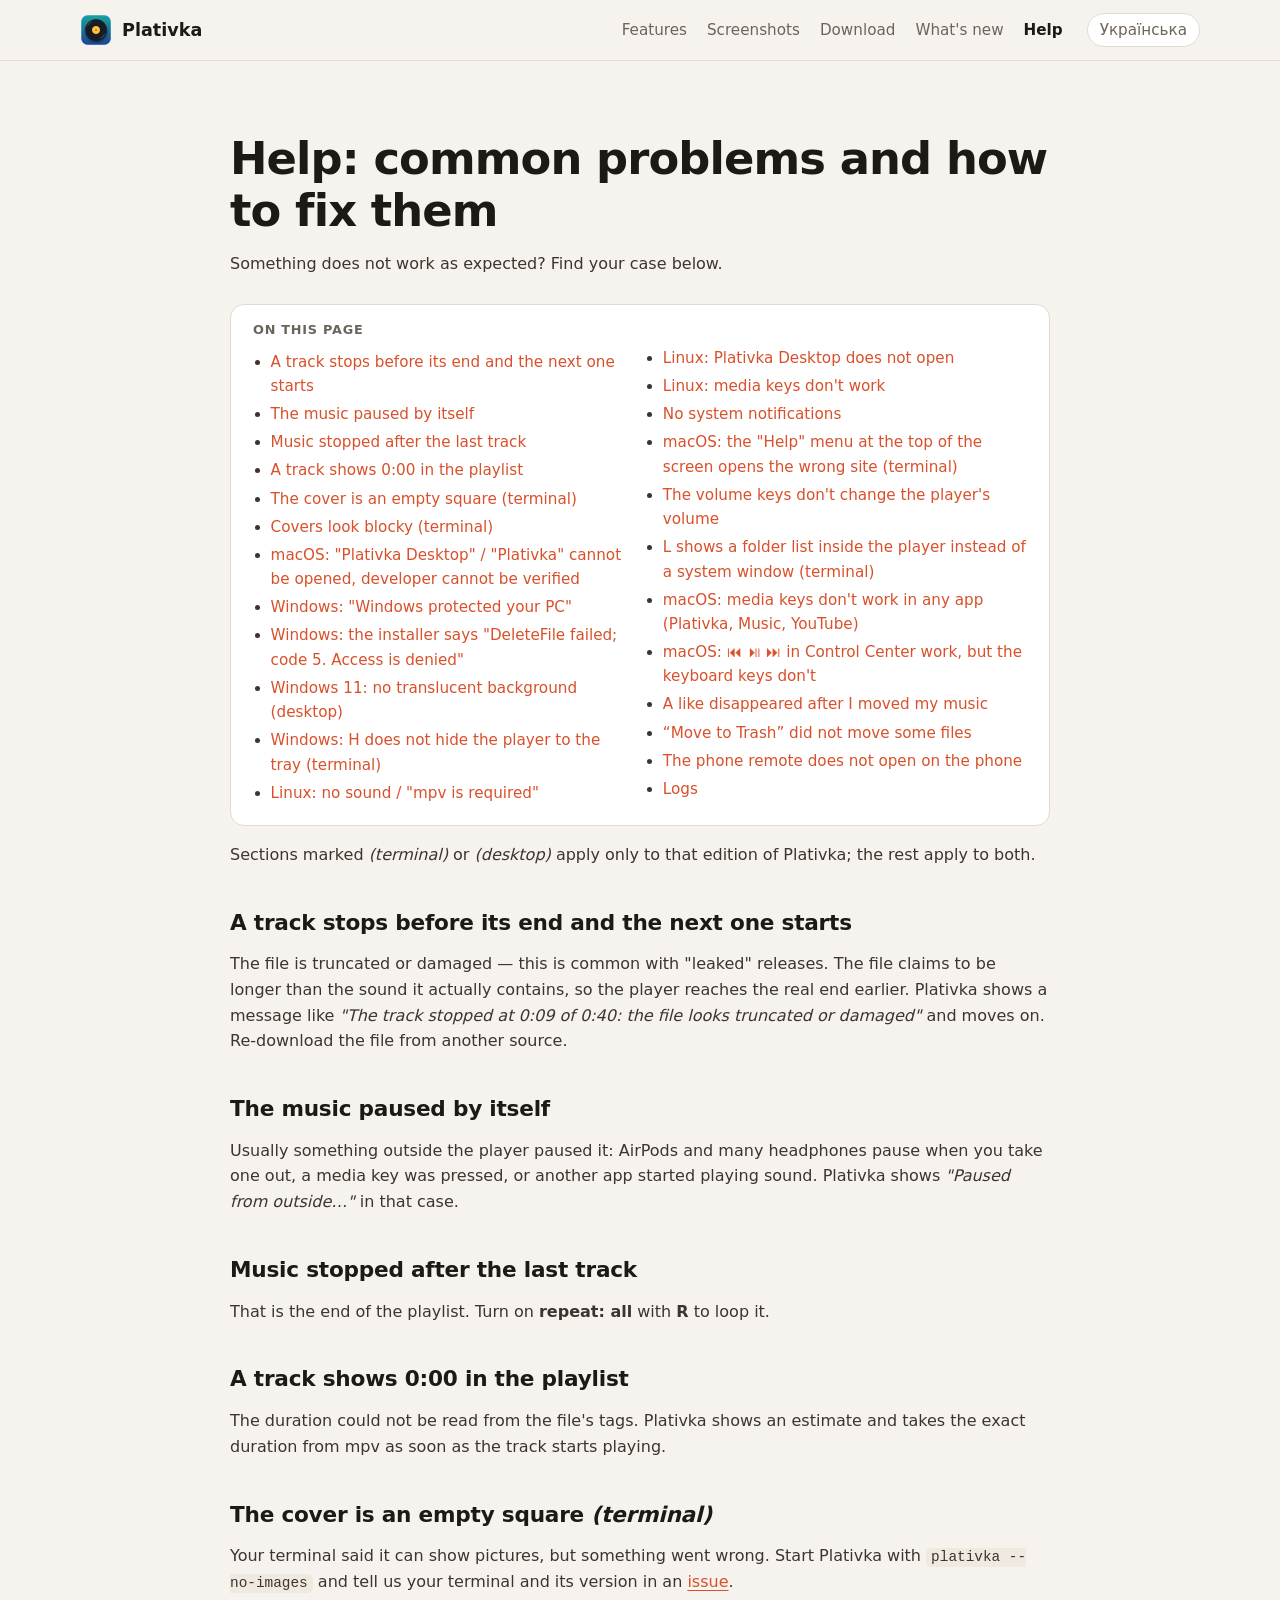
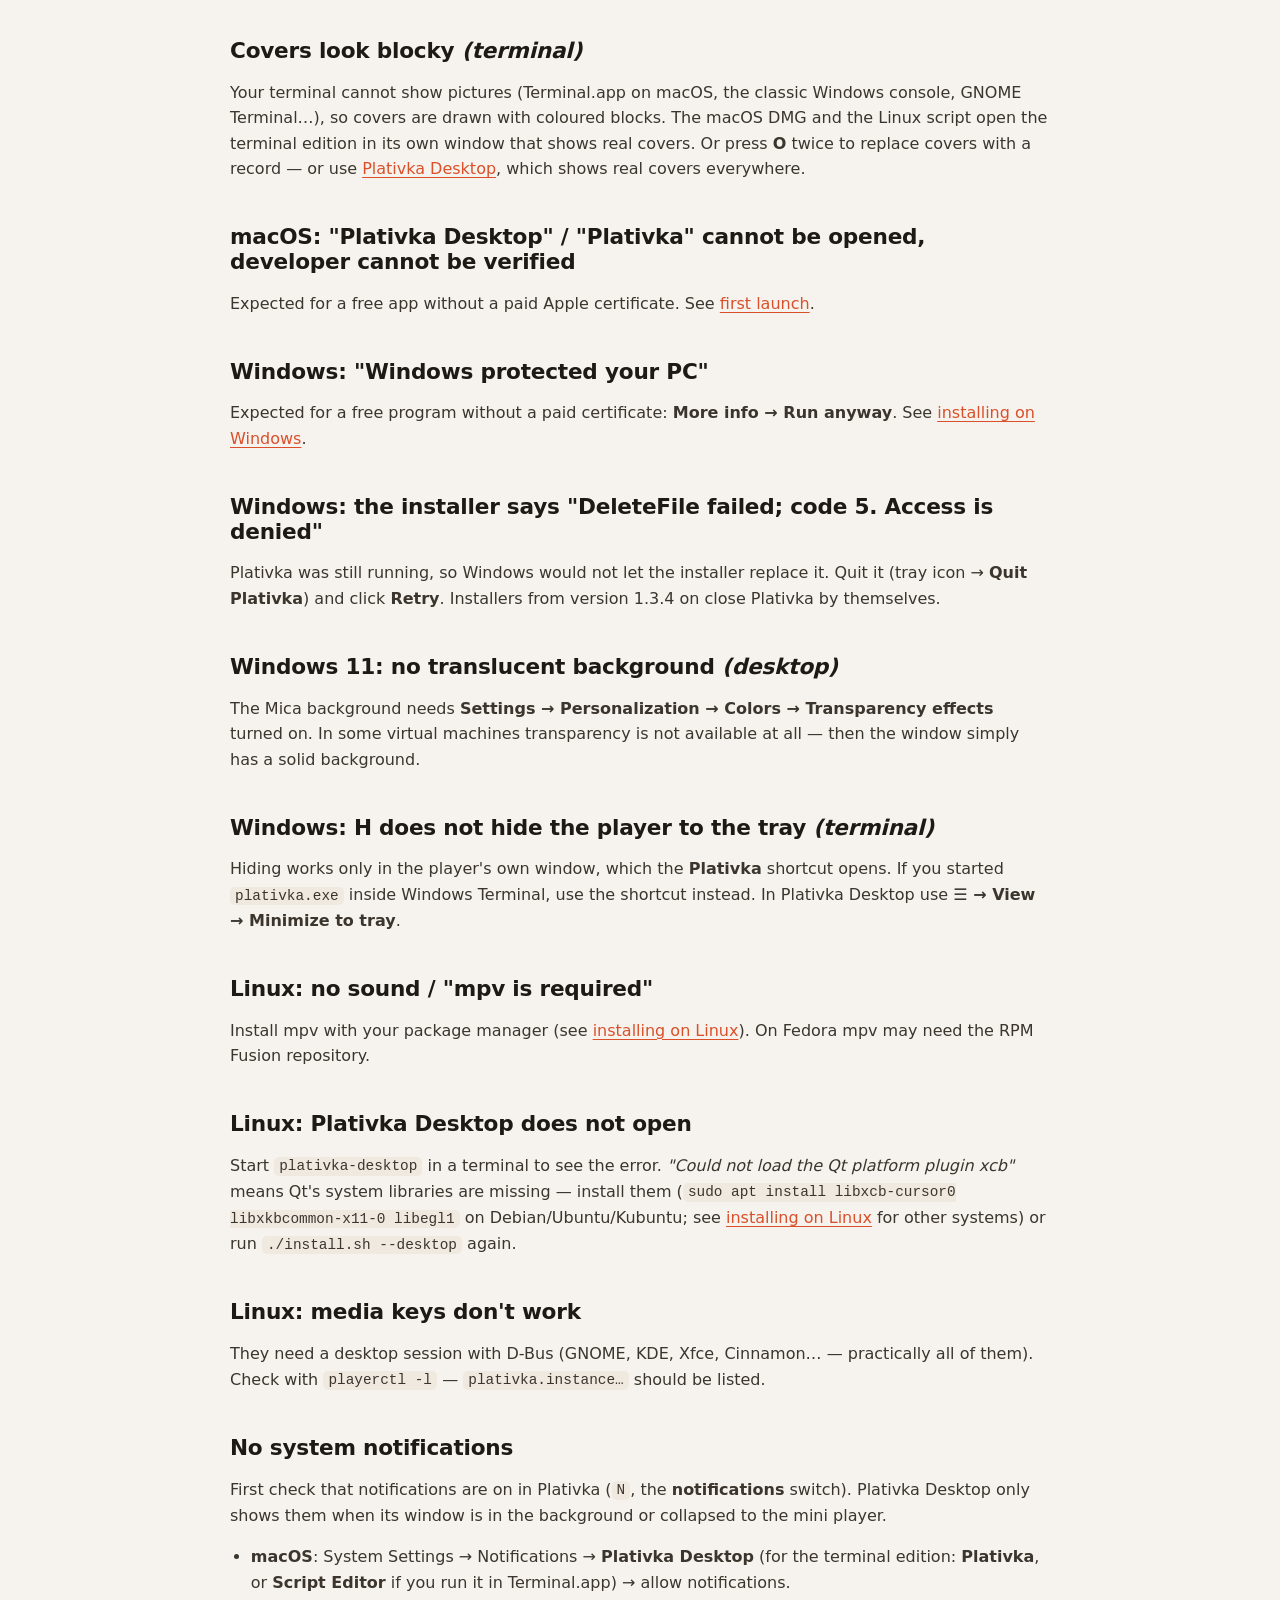
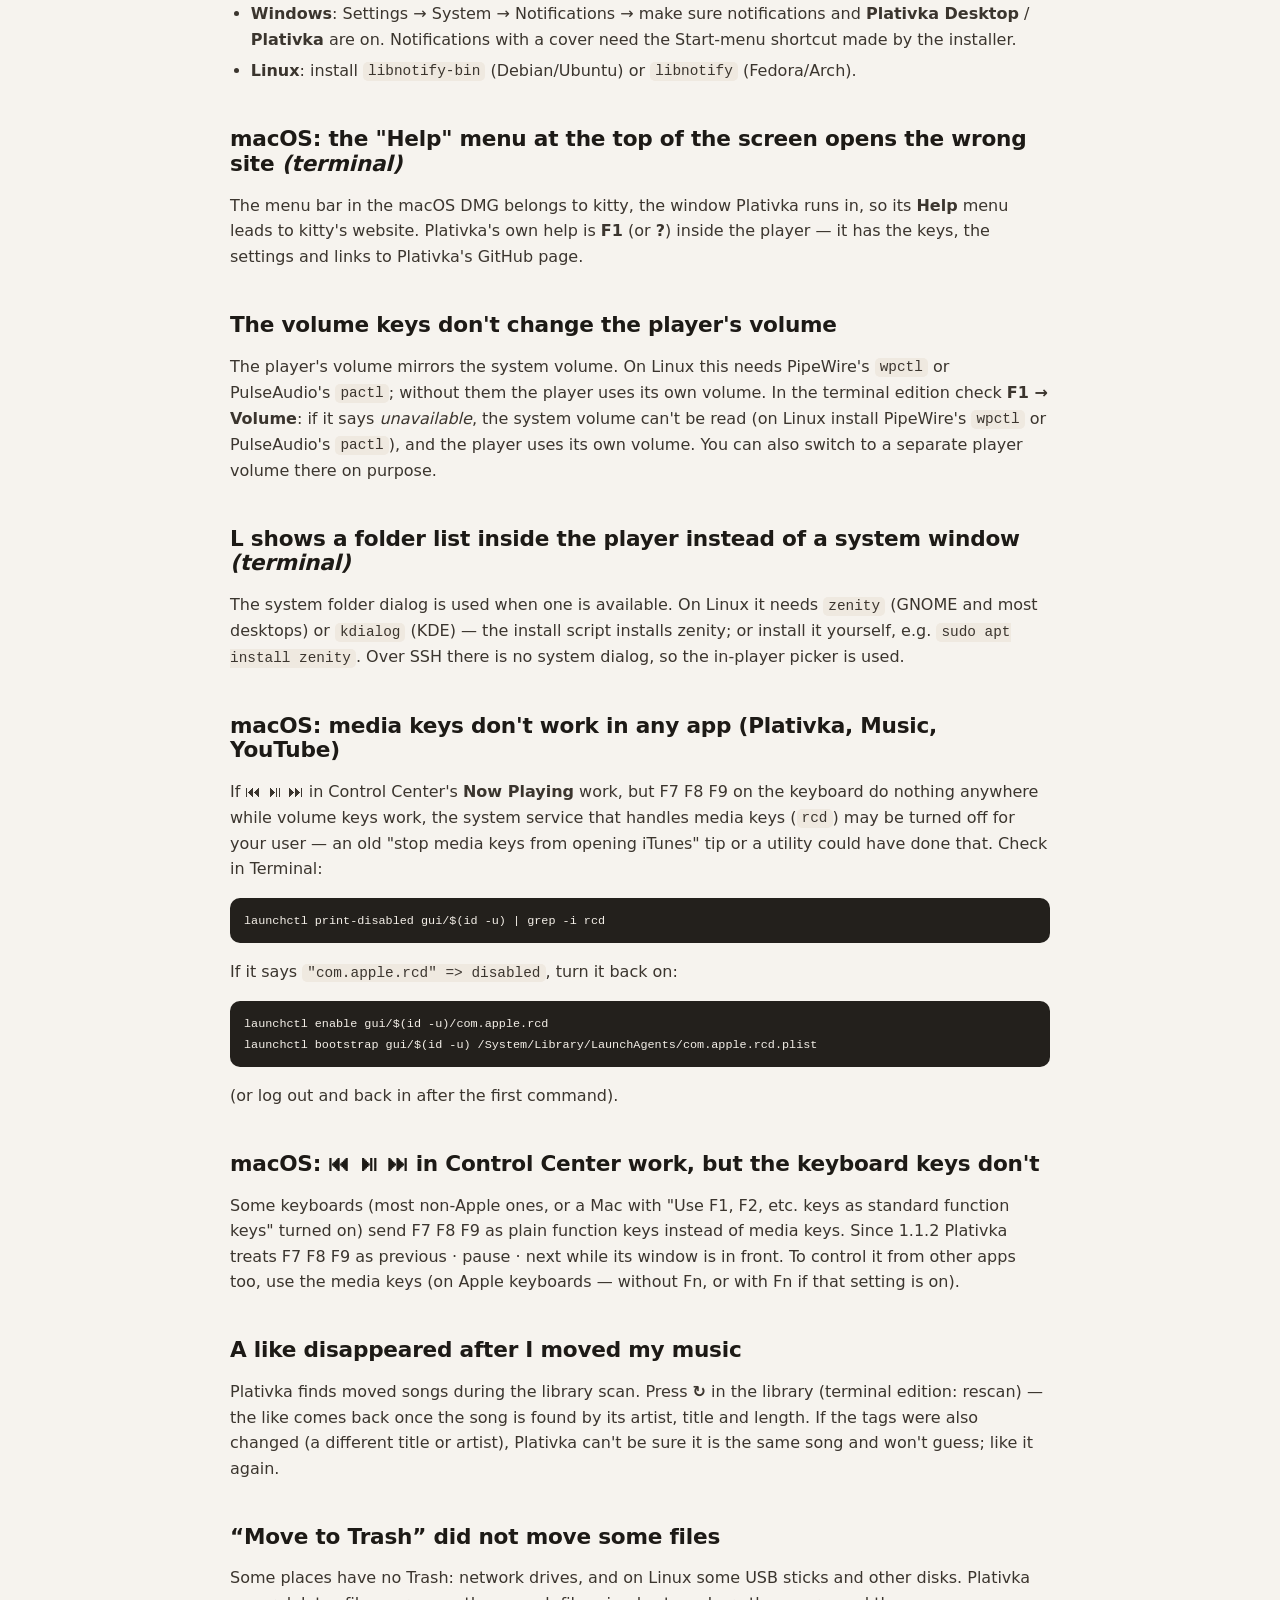
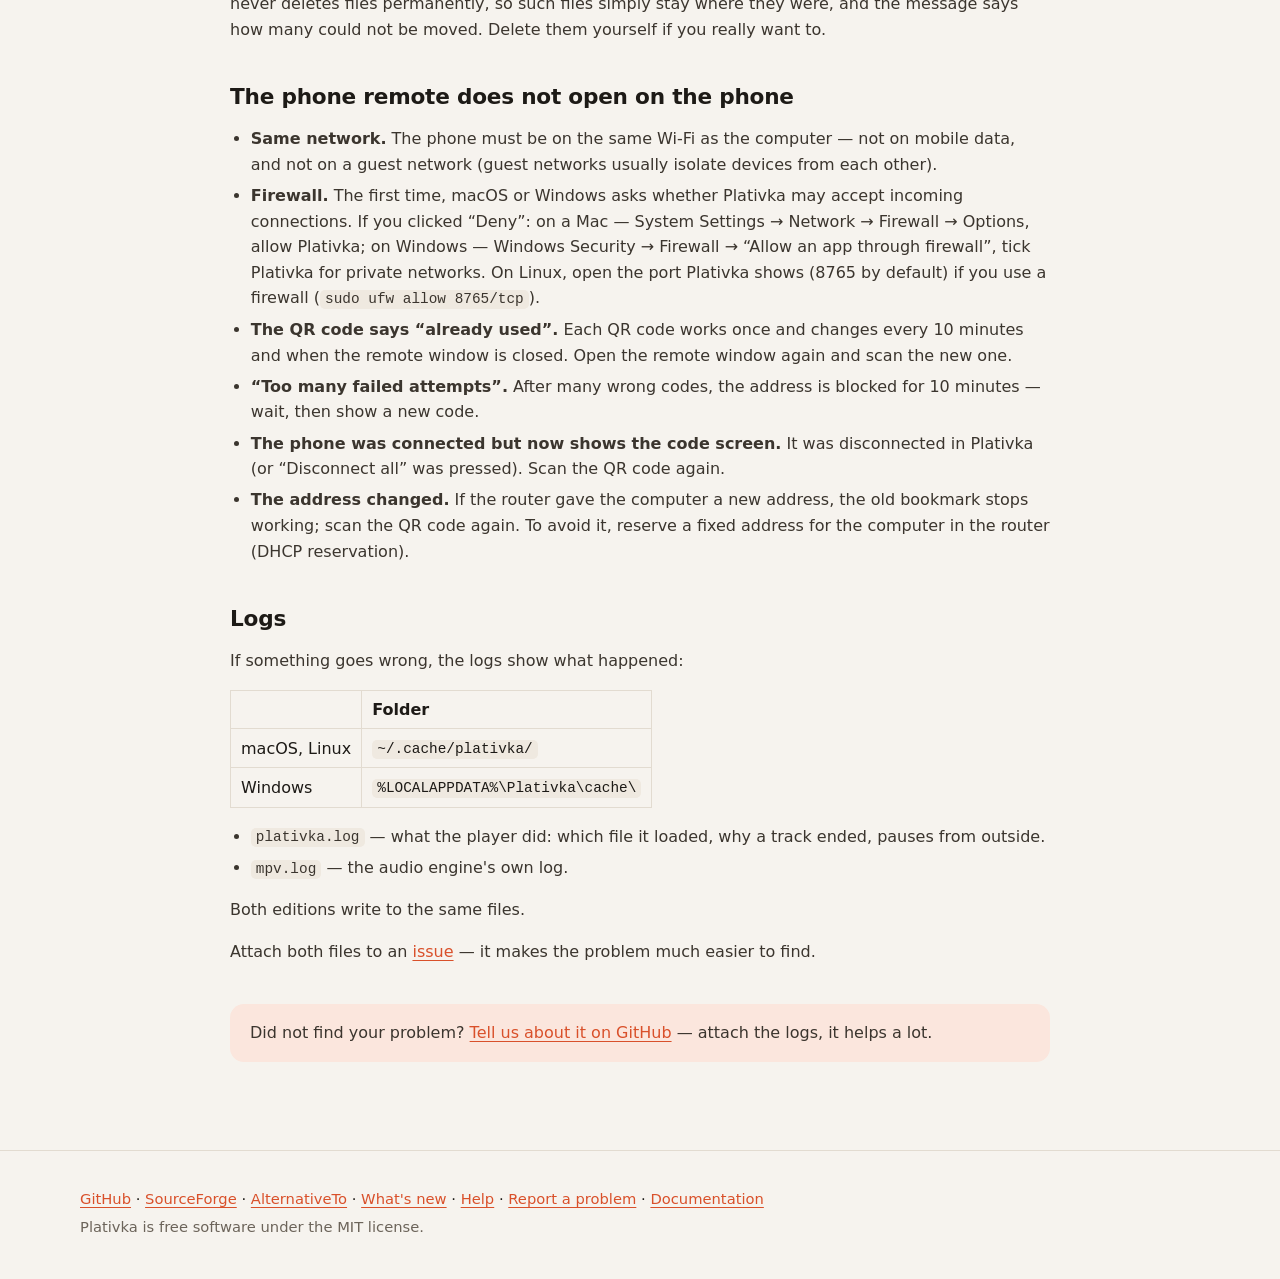
==== docs/help/index.html @ 9776a895 "Release 1.4.0: favorites, smart lists, remove non-favorites - favorites.py: likes shared by both edi" ====
<!doctype html>
<html lang="en">
<head>
<meta charset="utf-8">
<meta name="viewport" content="width=device-width, initial-scale=1">
<title>Help: common problems and how to fix them — Plativka</title>
<meta name="description" content="Something does not work as expected? Find your case below.">
<link rel="canonical" href="https://dkindratyuk-web.github.io/plativka/help/">
<link rel="alternate" hreflang="en" href="https://dkindratyuk-web.github.io/plativka/help/">
<link rel="alternate" hreflang="uk" href="https://dkindratyuk-web.github.io/plativka/uk/help/">
<link rel="alternate" hreflang="x-default" href="https://dkindratyuk-web.github.io/plativka/help/">
<meta property="og:type" content="website">
<meta property="og:title" content="Help: common problems and how to fix them — Plativka">
<meta property="og:description" content="Something does not work as expected? Find your case below.">
<meta property="og:url" content="https://dkindratyuk-web.github.io/plativka/help/">
<meta property="og:image" content="https://dkindratyuk-web.github.io/plativka/img/og.png">
<meta property="og:image:width" content="1200">
<meta property="og:image:height" content="630">
<meta name="twitter:card" content="summary_large_image">
<meta name="theme-color" content="#f6f3ee">
<link rel="icon" type="image/png" href="../img/favicon.png">
<link rel="apple-touch-icon" href="../img/icon-256.png">
<link rel="stylesheet" href="../site.css">
</head>
<body>
<header class="top">
  <div class="wrap top-in">
    <a class="brand" href="../"><img src="../img/icon-256.png" alt="" width="32" height="32">Plativka</a>
    <nav aria-label="Main"><a href="../#features">Features</a><a href="../#screenshots">Screenshots</a><a href="../#download">Download</a><a href="../whats-new/">What's new</a><a href="../help/" aria-current="page">Help</a></nav>
    <a class="lang" href="../uk/help/" hreflang="uk">Українська</a>
  </div>
</header>

<main class="wrap sec prose">
  <h1>Help: common problems and how to fix them</h1>
  <p class="sub">Something does not work as expected? Find your case below.</p>
  <nav class="toc" aria-label="On this page"><h2>On this page</h2><ul><li><a href="#a-track-stops-before-its-end-and-the-next-one-starts">A track stops before its end and the next one starts</a></li><li><a href="#the-music-paused-by-itself">The music paused by itself</a></li><li><a href="#music-stopped-after-the-last-track">Music stopped after the last track</a></li><li><a href="#a-track-shows-000-in-the-playlist">A track shows 0:00 in the playlist</a></li><li><a href="#the-cover-is-an-empty-square-terminal">The cover is an empty square (terminal)</a></li><li><a href="#covers-look-blocky-terminal">Covers look blocky (terminal)</a></li><li><a href="#macos-plativka-desktop-plativka-cannot-be-opened-developer-cannot-be-verified">macOS: "Plativka Desktop" / "Plativka" cannot be opened, developer cannot be verified</a></li><li><a href="#windows-windows-protected-your-pc">Windows: "Windows protected your PC"</a></li><li><a href="#windows-the-installer-says-deletefile-failed-code-5-access-is-denied">Windows: the installer says "DeleteFile failed; code 5. Access is denied"</a></li><li><a href="#windows-11-no-translucent-background-desktop">Windows 11: no translucent background (desktop)</a></li><li><a href="#windows-h-does-not-hide-the-player-to-the-tray-terminal">Windows: H does not hide the player to the tray (terminal)</a></li><li><a href="#linux-no-sound-mpv-is-required">Linux: no sound / "mpv is required"</a></li><li><a href="#linux-plativka-desktop-does-not-open">Linux: Plativka Desktop does not open</a></li><li><a href="#linux-media-keys-dont-work">Linux: media keys don't work</a></li><li><a href="#no-system-notifications">No system notifications</a></li><li><a href="#macos-the-help-menu-at-the-top-of-the-screen-opens-the-wrong-site-terminal">macOS: the "Help" menu at the top of the screen opens the wrong site (terminal)</a></li><li><a href="#the-volume-keys-dont-change-the-players-volume">The volume keys don't change the player's volume</a></li><li><a href="#l-shows-a-folder-list-inside-the-player-instead-of-a-system-window-terminal">L shows a folder list inside the player instead of a system window (terminal)</a></li><li><a href="#macos-media-keys-dont-work-in-any-app-plativka-music-youtube">macOS: media keys don't work in any app (Plativka, Music, YouTube)</a></li><li><a href="#macos-in-control-center-work-but-the-keyboard-keys-dont">macOS: ⏮ ⏯ ⏭ in Control Center work, but the keyboard keys don't</a></li><li><a href="#a-like-disappeared-after-i-moved-my-music">A like disappeared after I moved my music</a></li><li><a href="#move-to-trash-did-not-move-some-files">“Move to Trash” did not move some files</a></li><li><a href="#the-phone-remote-does-not-open-on-the-phone">The phone remote does not open on the phone</a></li><li><a href="#logs">Logs</a></li></ul></nav>
  <p>Sections marked <em>(terminal)</em> or <em>(desktop)</em> apply only to that edition of Plativka; the rest apply to both.</p>
<h2 id="a-track-stops-before-its-end-and-the-next-one-starts">A track stops before its end and the next one starts</h2>
<p>The file is truncated or damaged — this is common with "leaked" releases. The file claims to be longer than the sound it actually contains, so the player reaches the real end earlier. Plativka shows a message like <em>"The track stopped at 0:09 of 0:40: the file looks truncated or damaged"</em> and moves on. Re-download the file from another source.</p>
<h2 id="the-music-paused-by-itself">The music paused by itself</h2>
<p>Usually something outside the player paused it: AirPods and many headphones pause when you take one out, a media key was pressed, or another app started playing sound. Plativka shows <em>"Paused from outside…"</em> in that case.</p>
<h2 id="music-stopped-after-the-last-track">Music stopped after the last track</h2>
<p>That is the end of the playlist. Turn on <strong>repeat: all</strong> with <strong>R</strong> to loop it.</p>
<h2 id="a-track-shows-000-in-the-playlist">A track shows 0:00 in the playlist</h2>
<p>The duration could not be read from the file's tags. Plativka shows an estimate and takes the exact duration from mpv as soon as the track starts playing.</p>
<h2 id="the-cover-is-an-empty-square-terminal">The cover is an empty square <em>(terminal)</em></h2>
<p>Your terminal said it can show pictures, but something went wrong. Start Plativka with <code>plativka --no-images</code> and tell us your terminal and its version in an <a href="https://github.com/dkindratyuk-web/plativka/issues">issue</a>.</p>
<h2 id="covers-look-blocky-terminal">Covers look blocky <em>(terminal)</em></h2>
<p>Your terminal cannot show pictures (Terminal.app on macOS, the classic Windows console, GNOME Terminal…), so covers are drawn with coloured blocks. The macOS DMG and the Linux script open the terminal edition in its own window that shows real covers. Or press <strong>O</strong> twice to replace covers with a record — or use <a href="https://github.com/dkindratyuk-web/plativka/blob/main/docs/en/desktop.md">Plativka Desktop</a>, which shows real covers everywhere.</p>
<h2 id="macos-plativka-desktop-plativka-cannot-be-opened-developer-cannot-be-verified">macOS: "Plativka Desktop" / "Plativka" cannot be opened, developer cannot be verified</h2>
<p>Expected for a free app without a paid Apple certificate. See <a href="https://github.com/dkindratyuk-web/plativka/blob/main/docs/en/install-macos.md#3-first-launch-one-time-only">first launch</a>.</p>
<h2 id="windows-windows-protected-your-pc">Windows: "Windows protected your PC"</h2>
<p>Expected for a free program without a paid certificate: <strong>More info → Run anyway</strong>. See <a href="https://github.com/dkindratyuk-web/plativka/blob/main/docs/en/install-windows.md">installing on Windows</a>.</p>
<h2 id="windows-the-installer-says-deletefile-failed-code-5-access-is-denied">Windows: the installer says "DeleteFile failed; code 5. Access is denied"</h2>
<p>Plativka was still running, so Windows would not let the installer replace it. Quit it (tray icon → <strong>Quit Plativka</strong>) and click <strong>Retry</strong>. Installers from version 1.3.4 on close Plativka by themselves.</p>
<h2 id="windows-11-no-translucent-background-desktop">Windows 11: no translucent background <em>(desktop)</em></h2>
<p>The Mica background needs <strong>Settings → Personalization → Colors → Transparency effects</strong> turned on. In some virtual machines transparency is not available at all — then the window simply has a solid background.</p>
<h2 id="windows-h-does-not-hide-the-player-to-the-tray-terminal">Windows: H does not hide the player to the tray <em>(terminal)</em></h2>
<p>Hiding works only in the player's own window, which the <strong>Plativka</strong> shortcut opens. If you started <code>plativka.exe</code> inside Windows Terminal, use the shortcut instead. In Plativka Desktop use <strong>☰ → View → Minimize to tray</strong>.</p>
<h2 id="linux-no-sound-mpv-is-required">Linux: no sound / "mpv is required"</h2>
<p>Install mpv with your package manager (see <a href="https://github.com/dkindratyuk-web/plativka/blob/main/docs/en/install-linux.md#what-exactly-happens-on-each-system">installing on Linux</a>). On Fedora mpv may need the RPM Fusion repository.</p>
<h2 id="linux-plativka-desktop-does-not-open">Linux: Plativka Desktop does not open</h2>
<p>Start <code>plativka-desktop</code> in a terminal to see the error. <em>"Could not load the Qt platform plugin xcb"</em> means Qt's system libraries are missing — install them (<code>sudo apt install libxcb-cursor0 libxkbcommon-x11-0 libegl1</code> on Debian/Ubuntu/Kubuntu; see <a href="https://github.com/dkindratyuk-web/plativka/blob/main/docs/en/install-linux.md#what-exactly-happens-on-each-system">installing on Linux</a> for other systems) or run <code>./install.sh --desktop</code> again.</p>
<h2 id="linux-media-keys-dont-work">Linux: media keys don't work</h2>
<p>They need a desktop session with D-Bus (GNOME, KDE, Xfce, Cinnamon… — practically all of them). Check with <code>playerctl -l</code> — <code>plativka.instance…</code> should be listed.</p>
<h2 id="no-system-notifications">No system notifications</h2>
<p>First check that notifications are on in Plativka (<code>N</code>, the <strong>notifications</strong> switch). Plativka Desktop only shows them when its window is in the background or collapsed to the mini player.</p>
<ul>
<li><strong>macOS</strong>: System Settings → Notifications → <strong>Plativka Desktop</strong> (for the terminal edition: <strong>Plativka</strong>, or <strong>Script Editor</strong> if you run it in Terminal.app) → allow notifications.</li>
<li><strong>Windows</strong>: Settings → System → Notifications → make sure notifications and <strong>Plativka Desktop</strong> / <strong>Plativka</strong> are on. Notifications with a cover need the Start-menu shortcut made by the installer.</li>
<li><strong>Linux</strong>: install <code>libnotify-bin</code> (Debian/Ubuntu) or <code>libnotify</code> (Fedora/Arch).</li>
</ul>
<h2 id="macos-the-help-menu-at-the-top-of-the-screen-opens-the-wrong-site-terminal">macOS: the "Help" menu at the top of the screen opens the wrong site <em>(terminal)</em></h2>
<p>The menu bar in the macOS DMG belongs to kitty, the window Plativka runs in, so its <strong>Help</strong> menu leads to kitty's website. Plativka's own help is <strong>F1</strong> (or <strong>?</strong>) inside the player — it has the keys, the settings and links to Plativka's GitHub page.</p>
<h2 id="the-volume-keys-dont-change-the-players-volume">The volume keys don't change the player's volume</h2>
<p>The player's volume mirrors the system volume. On Linux this needs PipeWire's <code>wpctl</code> or PulseAudio's <code>pactl</code>; without them the player uses its own volume. In the terminal edition check <strong>F1 → Volume</strong>: if it says <em>unavailable</em>, the system volume can't be read (on Linux install PipeWire's <code>wpctl</code> or PulseAudio's <code>pactl</code>), and the player uses its own volume. You can also switch to a separate player volume there on purpose.</p>
<h2 id="l-shows-a-folder-list-inside-the-player-instead-of-a-system-window-terminal">L shows a folder list inside the player instead of a system window <em>(terminal)</em></h2>
<p>The system folder dialog is used when one is available. On Linux it needs <code>zenity</code> (GNOME and most desktops) or <code>kdialog</code> (KDE) — the install script installs zenity; or install it yourself, e.g. <code>sudo apt install zenity</code>. Over SSH there is no system dialog, so the in-player picker is used.</p>
<h2 id="macos-media-keys-dont-work-in-any-app-plativka-music-youtube">macOS: media keys don't work in any app (Plativka, Music, YouTube)</h2>
<p>If ⏮ ⏯ ⏭ in Control Center's <strong>Now Playing</strong> work, but F7 F8 F9 on the keyboard do nothing anywhere while volume keys work, the system service that handles media keys (<code>rcd</code>) may be turned off for your user — an old "stop media keys from opening iTunes" tip or a utility could have done that. Check in Terminal:</p>
<pre><code>launchctl print-disabled gui/$(id -u) | grep -i rcd
</code></pre>
<p>If it says <code>"com.apple.rcd" =&gt; disabled</code>, turn it back on:</p>
<pre><code>launchctl enable gui/$(id -u)/com.apple.rcd
launchctl bootstrap gui/$(id -u) /System/Library/LaunchAgents/com.apple.rcd.plist
</code></pre>
<p>(or log out and back in after the first command).</p>
<h2 id="macos-in-control-center-work-but-the-keyboard-keys-dont">macOS: ⏮ ⏯ ⏭ in Control Center work, but the keyboard keys don't</h2>
<p>Some keyboards (most non-Apple ones, or a Mac with "Use F1, F2, etc. keys as standard function keys" turned on) send F7 F8 F9 as plain function keys instead of media keys. Since 1.1.2 Plativka treats F7 F8 F9 as previous · pause · next while its window is in front. To control it from other apps too, use the media keys (on Apple keyboards — without Fn, or with Fn if that setting is on).</p>
<h2 id="a-like-disappeared-after-i-moved-my-music">A like disappeared after I moved my music</h2>
<p>Plativka finds moved songs during the library scan. Press <strong>↻</strong> in the library (terminal edition: rescan) — the like comes back once the song is found by its artist, title and length. If the tags were also changed (a different title or artist), Plativka can't be sure it is the same song and won't guess; like it again.</p>
<h2 id="move-to-trash-did-not-move-some-files">“Move to Trash” did not move some files</h2>
<p>Some places have no Trash: network drives, and on Linux some USB sticks and other disks. Plativka never deletes files permanently, so such files simply stay where they were, and the message says how many could not be moved. Delete them yourself if you really want to.</p>
<h2 id="the-phone-remote-does-not-open-on-the-phone">The phone remote does not open on the phone</h2>
<ul>
<li><strong>Same network.</strong> The phone must be on the same Wi-Fi as the computer — not on mobile data, and not on a guest network (guest networks usually isolate devices from each other).</li>
<li><strong>Firewall.</strong> The first time, macOS or Windows asks whether Plativka may accept incoming connections. If you clicked “Deny”: on a Mac — System Settings → Network → Firewall → Options, allow Plativka; on Windows — Windows Security → Firewall → “Allow an app through firewall”, tick Plativka for private networks. On Linux, open the port Plativka shows (8765 by default) if you use a firewall (<code>sudo ufw allow 8765/tcp</code>).</li>
<li><strong>The QR code says “already used”.</strong> Each QR code works once and changes every 10 minutes and when the remote window is closed. Open the remote window again and scan the new one.</li>
<li><strong>“Too many failed attempts”.</strong> After many wrong codes, the address is blocked for 10 minutes — wait, then show a new code.</li>
<li><strong>The phone was connected but now shows the code screen.</strong> It was disconnected in Plativka (or “Disconnect all” was pressed). Scan the QR code again.</li>
<li><strong>The address changed.</strong> If the router gave the computer a new address, the old bookmark stops working; scan the QR code again. To avoid it, reserve a fixed address for the computer in the router (DHCP reservation).</li>
</ul>
<h2 id="logs">Logs</h2>
<p>If something goes wrong, the logs show what happened:</p>
<table>
<thead>
<tr>
<th></th>
<th>Folder</th>
</tr>
</thead>
<tbody>
<tr>
<td>macOS, Linux</td>
<td><code>~/.cache/plativka/</code></td>
</tr>
<tr>
<td>Windows</td>
<td><code>%LOCALAPPDATA%\Plativka\cache\</code></td>
</tr>
</tbody>
</table>
<ul>
<li><code>plativka.log</code> — what the player did: which file it loaded, why a track ended, pauses from outside.</li>
<li><code>mpv.log</code> — the audio engine's own log.</li>
</ul>
<p>Both editions write to the same files.</p>
<p>Attach both files to an <a href="https://github.com/dkindratyuk-web/plativka/issues/new/choose">issue</a> — it makes the problem much easier to find.</p>
  <p class="help-more">Did not find your problem? <a href="https://github.com/dkindratyuk-web/plativka/issues/new/choose">Tell us about it on GitHub</a> — attach the logs, it helps a lot.</p>
</main>

<footer class="foot">
  <div class="wrap foot-in">
    <p><a href="https://github.com/dkindratyuk-web/plativka">GitHub</a> · <a href="https://sourceforge.net/projects/plativka/">SourceForge</a> · <a href="https://alternativeto.net/software/plativka/about/">AlternativeTo</a> · <a href="../whats-new/">What's new</a> · <a href="../help/">Help</a> · <a href="https://github.com/dkindratyuk-web/plativka/issues">Report a problem</a> · <a href="https://github.com/dkindratyuk-web/plativka/blob/main/README.md">Documentation</a></p>
    <p class="muted">Plativka is free software under the MIT license.</p>
  </div>
</footer>
</body>
</html>
---- docs/site.css ----
:root {
  --bg: #f6f3ee;
  --surface: #ffffff;
  --tint: #efe9e0;
  --ink: #1d1a16;
  --muted: #6c645a;
  --line: #e2dbd0;
  --accent: #d9502a;
  --accent-ink: #ffffff;
  --accent-soft: #fbe6dd;
  --radius: 14px;
  --shadow: 0 1px 2px rgba(40, 30, 20, .06), 0 8px 24px rgba(40, 30, 20, .08);
  color-scheme: light;
}

* { box-sizing: border-box; }
html { scroll-behavior: smooth; scroll-padding-top: 72px; }
body {
  margin: 0;
  background: var(--bg);
  color: var(--ink);
  font: 16px/1.6 -apple-system, BlinkMacSystemFont, "Segoe UI Variable Text", "Segoe UI", system-ui, "Noto Sans", Ubuntu, sans-serif;
  -webkit-font-smoothing: antialiased;
}
img { max-width: 100%; height: auto; display: block; }
a { color: var(--accent); text-decoration-thickness: 1px; text-underline-offset: 3px; }
h1, h2, h3, h4 { line-height: 1.15; letter-spacing: -.01em; margin: 0; }
h2 { font-size: clamp(1.6rem, 3vw, 2.2rem); margin-bottom: .6em; }
.wrap { width: min(1120px, 100% - 32px); margin-inline: auto; }
.muted { color: var(--muted); }

/* шапка */
.top {
  position: sticky; top: 0; z-index: 10;
  background: rgba(246, 243, 238, .86);
  backdrop-filter: saturate(1.4) blur(12px);
  -webkit-backdrop-filter: saturate(1.4) blur(12px);
  border-bottom: 1px solid var(--line);
}
.top-in { display: flex; align-items: center; gap: 24px; height: 60px; }
.brand { display: flex; align-items: center; gap: 10px; font-weight: 700; font-size: 1.1rem; color: var(--ink); text-decoration: none; }
.top nav { display: flex; gap: 20px; margin-left: auto; }
.top nav a, .lang { color: var(--muted); text-decoration: none; font-size: .95rem; }
.top nav a:hover, .lang:hover { color: var(--ink); }
.top nav a[aria-current="page"] { color: var(--ink); font-weight: 600; }
.lang { border: 1px solid var(--line); padding: 4px 12px; border-radius: 999px; background: var(--surface); }

/* кнопки */
.btn {
  display: inline-flex; flex-direction: column; justify-content: center;
  padding: 10px 16px; border-radius: 10px;
  border: 1px solid var(--line); background: var(--surface);
  color: var(--ink); text-decoration: none; font-weight: 600; line-height: 1.25;
  transition: transform .12s ease, box-shadow .12s ease, background .12s ease;
}
.btn small { font-weight: 400; color: var(--muted); font-size: .8rem; }
.btn:hover { transform: translateY(-1px); box-shadow: var(--shadow); }
.btn:focus-visible, .tabs button:focus-visible, a:focus-visible { outline: 3px solid var(--accent); outline-offset: 2px; }
.btn-primary { background: var(--accent); border-color: var(--accent); color: var(--accent-ink); }
.btn-primary small { color: rgba(255, 255, 255, .8); }
.btn-ghost { background: transparent; }
.btn-big { padding: 14px 22px; font-size: 1.05rem; flex-direction: row; }

/* перший екран */
.hero { padding: 64px 0 40px; overflow: hidden; }
.hero-in { display: grid; grid-template-columns: 1fr 1.1fr; gap: 48px; align-items: center; }
.hero h1 { font-size: clamp(2.4rem, 5.5vw, 4rem); font-weight: 800; letter-spacing: -.03em; }
.lead { font-size: 1.2rem; color: var(--muted); margin: 20px 0 28px; max-width: 32em; }
.cta { display: flex; flex-wrap: wrap; gap: 12px; }
.hero-note { color: var(--muted); font-size: .9rem; margin-top: 16px; }
.hero-shots { position: relative; aspect-ratio: 1 / .95; }
.hero-shots img { position: absolute; filter: drop-shadow(0 14px 28px rgba(40, 30, 20, .16)); }
.h1-shot { width: 62%; left: 0; top: 0; z-index: 2; }
.h2-shot { width: 58%; right: 0; top: 10%; z-index: 1; }
.h3-shot { width: 62%; left: 22%; bottom: 0; z-index: 3; }

/* розділи */
.sec { padding: 72px 0; }
.sec-tint { background: var(--tint); }
.sub { color: var(--muted); max-width: 46em; margin: -.2em 0 28px; }
.cap { color: var(--muted); text-align: center; font-size: .95rem; margin: 8px 0 0; }

.features { list-style: none; padding: 0; margin: 0; display: grid; grid-template-columns: repeat(3, 1fr); gap: 16px; }
.features li { background: var(--surface); border: 1px solid var(--line); border-radius: var(--radius); padding: 22px; }
.features h3 { font-size: 1.1rem; margin: 10px 0 6px; }
.features p { margin: 0; color: var(--muted); font-size: .95rem; }
.f-ico { font-size: 1.5rem; display: inline-grid; place-items: center; width: 44px; height: 44px; border-radius: 12px; background: var(--accent-soft); }

/* знімки */
.tabs { display: inline-flex; gap: 4px; padding: 4px; background: var(--surface); border: 1px solid var(--line); border-radius: 999px; margin-bottom: 24px; }
.tabs button { font: inherit; font-weight: 600; border: 0; background: transparent; color: var(--muted); padding: 8px 18px; border-radius: 999px; cursor: pointer; }
.tabs button[aria-selected="true"] { background: var(--ink); color: #fff; }
.shots { display: grid; grid-template-columns: repeat(3, 1fr); gap: 20px; align-items: start; }
.shots[hidden] { display: none; }
.shots figure { margin: 0; }
.shots img { filter: drop-shadow(0 6px 16px rgba(40, 30, 20, .10)); }
.shots figcaption { color: var(--muted); font-size: .85rem; margin-top: 10px; text-align: center; }
.shots-mini { grid-template-columns: repeat(2, 1fr); margin-top: 40px; max-width: 900px; margin-inline: auto; }
.shots-mini figcaption { display: none; }
.shots-term { align-items: end; }

/* пульт */
.steps { list-style: none; counter-reset: st; padding: 0; margin: 0; display: grid; grid-template-columns: repeat(3, 1fr); gap: 16px; }
.steps li { counter-increment: st; background: var(--surface); border: 1px solid var(--line); border-radius: var(--radius); padding: 22px; }
.steps li::before { content: counter(st); display: inline-grid; place-items: center; width: 32px; height: 32px; border-radius: 50%; background: var(--accent); color: var(--accent-ink); font-weight: 700; }
.steps h3 { font-size: 1.1rem; margin: 12px 0 6px; }
.steps p { margin: 0; color: var(--muted); font-size: .95rem; }
.note-box { margin: 20px 0 0; padding: 14px 18px; background: var(--accent-soft); border-radius: var(--radius); font-size: .95rem; }
.sec-top { padding-top: 24px; }

/* завантаження */
.ver { font-size: .55em; font-weight: 600; color: var(--muted); vertical-align: middle; margin-left: 8px; }
.dl-grid { display: grid; grid-template-columns: repeat(3, 1fr); gap: 16px; align-items: start; }
.dl-card { background: var(--surface); border: 1px solid var(--line); border-radius: var(--radius); padding: 24px; display: flex; flex-direction: column; gap: 10px; }
.dl-card.is-mine { border-color: var(--accent); box-shadow: 0 0 0 3px var(--accent-soft); }
.dl-card h3 { font-size: 1.35rem; }
.dl-card h4 { font-size: .8rem; text-transform: uppercase; letter-spacing: .06em; color: var(--muted); margin-top: 10px; }
.dl-card .row { display: grid; grid-template-columns: 1fr 1fr; gap: 8px; }
.dl-card .row .btn { text-align: center; align-items: center; }
.note { color: var(--muted); font-size: .88rem; margin: 6px 0 0; }
pre { margin: 0; background: #23201c; color: #f4efe8; border-radius: 10px; padding: 12px 14px; font-size: .82rem; overflow-x: auto; }
code { font-family: ui-monospace, "SF Mono", "Cascadia Mono", Menlo, Consolas, monospace; }
.more { font-weight: 600; text-decoration: none; margin-top: 4px; }
.more:hover { text-decoration: underline; }
.dl-foot { text-align: center; margin-top: 24px; color: var(--muted); }

/* термінал */
.term { display: grid; gap: 28px; }
.term > div:first-child { max-width: 46em; }
.term p { color: var(--muted); font-size: 1.05rem; }

/* сторінки «Що нового» і «Допомога» */
.prose { max-width: 820px; }
.prose h1 { font-size: clamp(2rem, 4vw, 2.8rem); letter-spacing: -.02em; margin-bottom: .4em; }
.prose h2 { font-size: 1.35rem; margin: 2em 0 .5em; }
.prose p, .prose li { color: #3b352e; }
.prose ul { padding-left: 1.3em; }
.prose li { margin: .35em 0; }
.prose code { background: var(--tint); padding: .1em .35em; border-radius: 5px; font-size: .9em; overflow-wrap: anywhere; }
.prose pre code { background: none; padding: 0; }
.prose pre { margin: 1em 0; max-width: 100%; }
.prose pre code { overflow-wrap: normal; }
.prose table { border-collapse: collapse; margin: 1em 0; display: block; max-width: 100%; overflow-x: auto; }
.prose td, .prose th { border: 1px solid var(--line); padding: 6px 10px; text-align: left; }
.ver-block { border-top: 1px solid var(--line); }
.ver-block:first-of-type { border-top: 0; }
.ver-block h2 { margin-top: 1.4em; }
.badge { display: inline-block; vertical-align: middle; font-size: .7rem; font-weight: 700; text-transform: uppercase; letter-spacing: .06em; color: var(--accent-ink); background: var(--accent); padding: 3px 8px; border-radius: 999px; margin-left: 8px; }
.toc { background: var(--surface); border: 1px solid var(--line); border-radius: var(--radius); padding: 18px 22px; margin: 24px 0 8px; }
.toc h2 { font-size: .8rem; text-transform: uppercase; letter-spacing: .06em; color: var(--muted); margin: 0 0 8px; }
.toc ul { margin: 0; padding-left: 1.1em; columns: 2; column-gap: 28px; }
.toc li { margin: .25em 0; break-inside: avoid; font-size: .95rem; }
.toc a { text-decoration: none; }
.toc a:hover { text-decoration: underline; }
.help-more { margin-top: 2.5em; padding: 16px 20px; background: var(--accent-soft); border-radius: var(--radius); }

/* низ */
.foot { padding: 32px 0 48px; border-top: 1px solid var(--line); font-size: .92rem; }
.foot p { margin: 4px 0; }

@media (max-width: 900px) {
  .hero-in { grid-template-columns: 1fr; }
  .hero { padding-top: 40px; }
  .features, .dl-grid { grid-template-columns: 1fr 1fr; }
  .steps { grid-template-columns: 1fr; }
  .top-in { flex-wrap: wrap; height: auto; padding: 10px 0; gap: 8px 16px; }
  .top nav { order: 3; width: 100%; margin-left: 0; overflow-x: auto; gap: 10px; padding-bottom: 2px; scrollbar-width: none; }
  .top nav a { font-size: .86rem; }
  .top nav a { white-space: nowrap; }
  .lang { margin-left: auto; }
  .toc ul { columns: 1; }
}
@media (max-width: 620px) {
  .top nav a:nth-child(2) { display: none; }
  .features, .dl-grid, .shots, .shots-mini { grid-template-columns: 1fr; }
  .shots figure:nth-child(n+2) { display: none; }
  .shots.shots-mini figure, .shots.shots-term figure { display: block; }
  .sec { padding: 52px 0; }
  .cta .btn { flex: 1 1 100%; justify-content: center; }
}
@media (prefers-reduced-motion: reduce) {
  html { scroll-behavior: auto; }
  .btn { transition: none; }
}
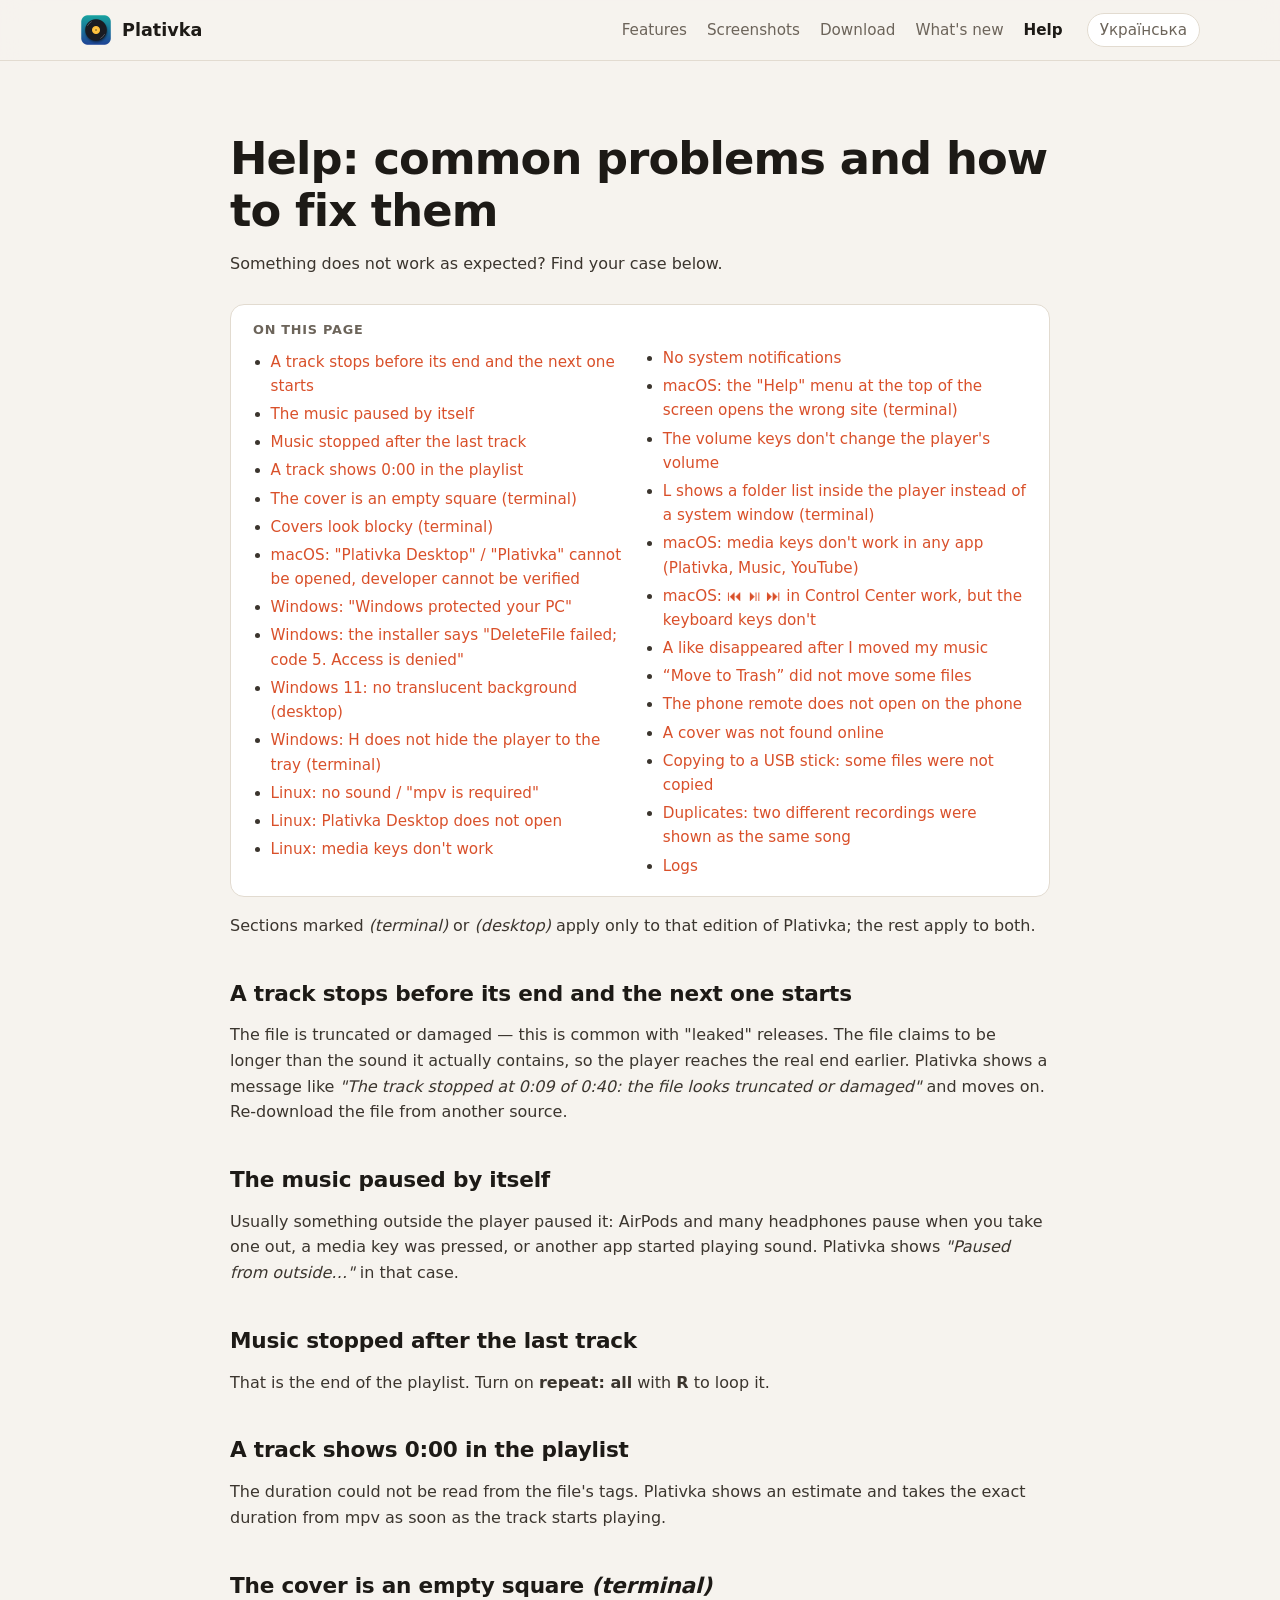
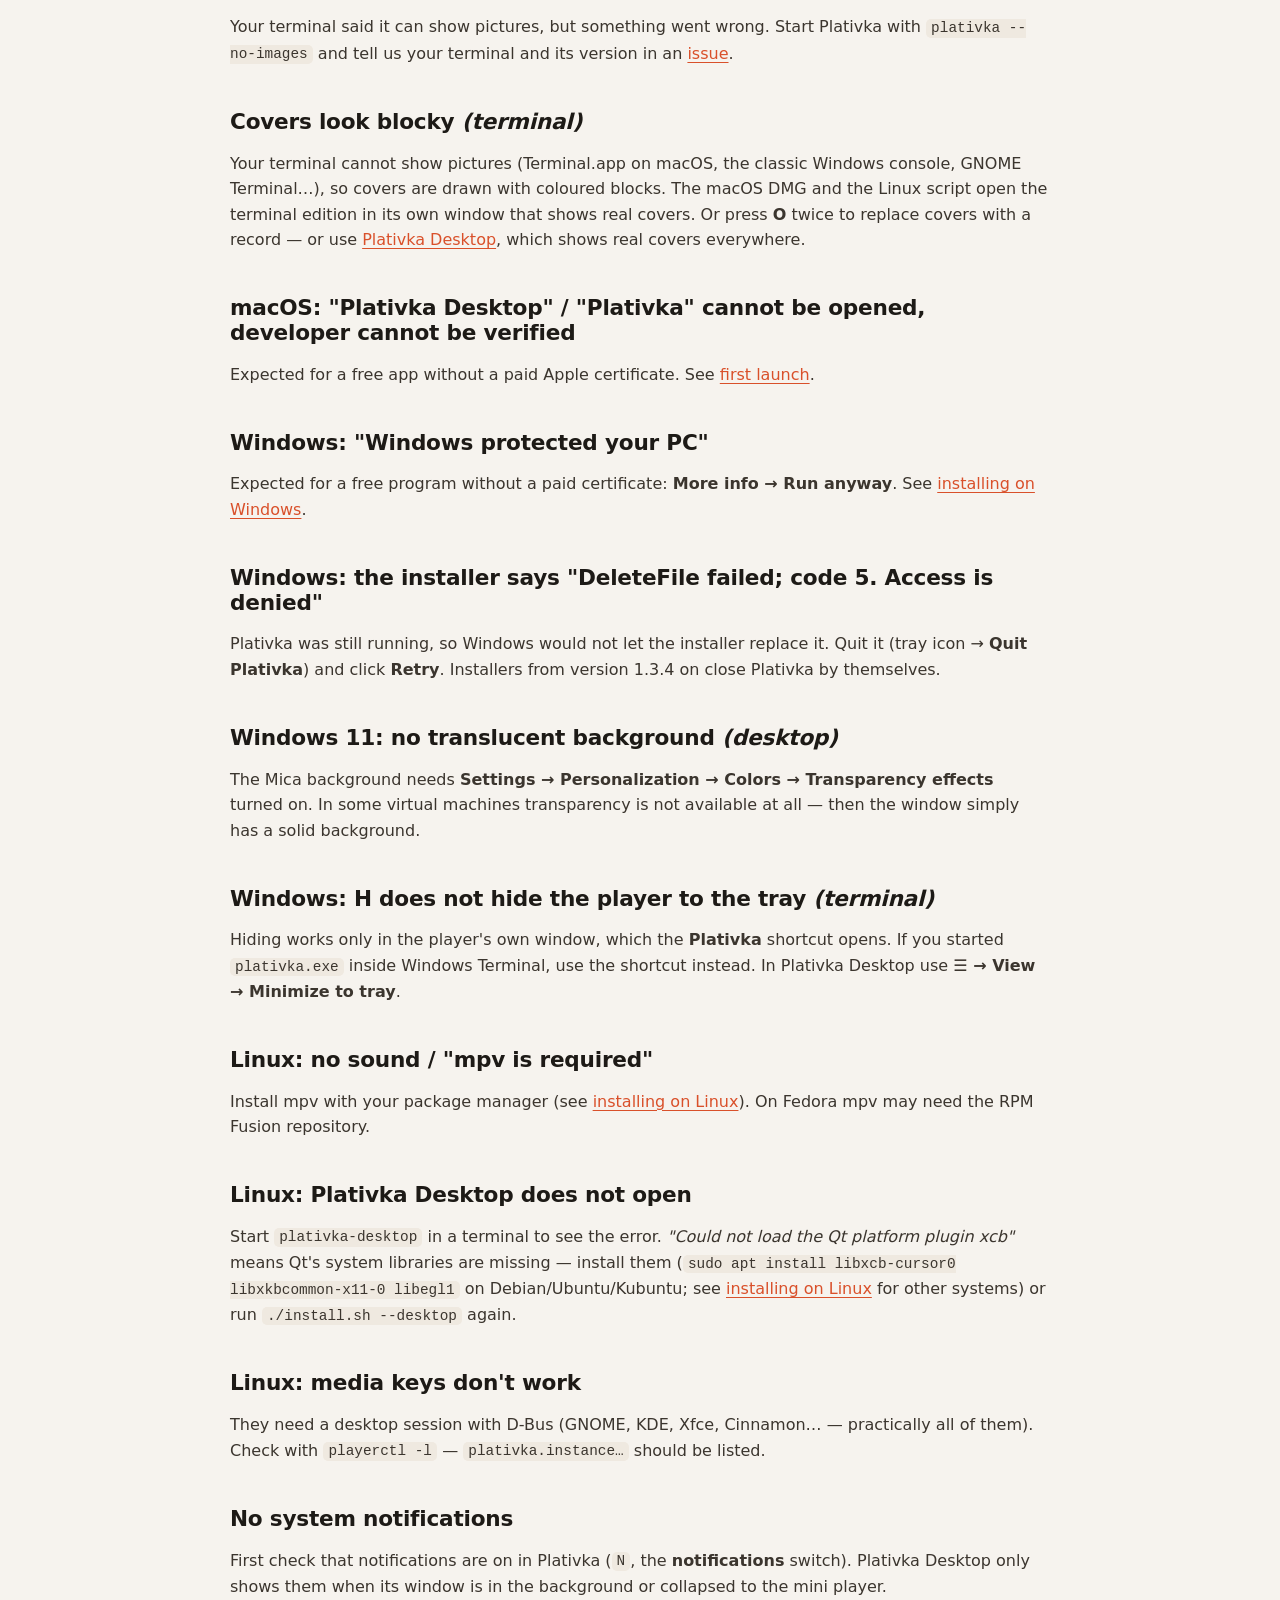
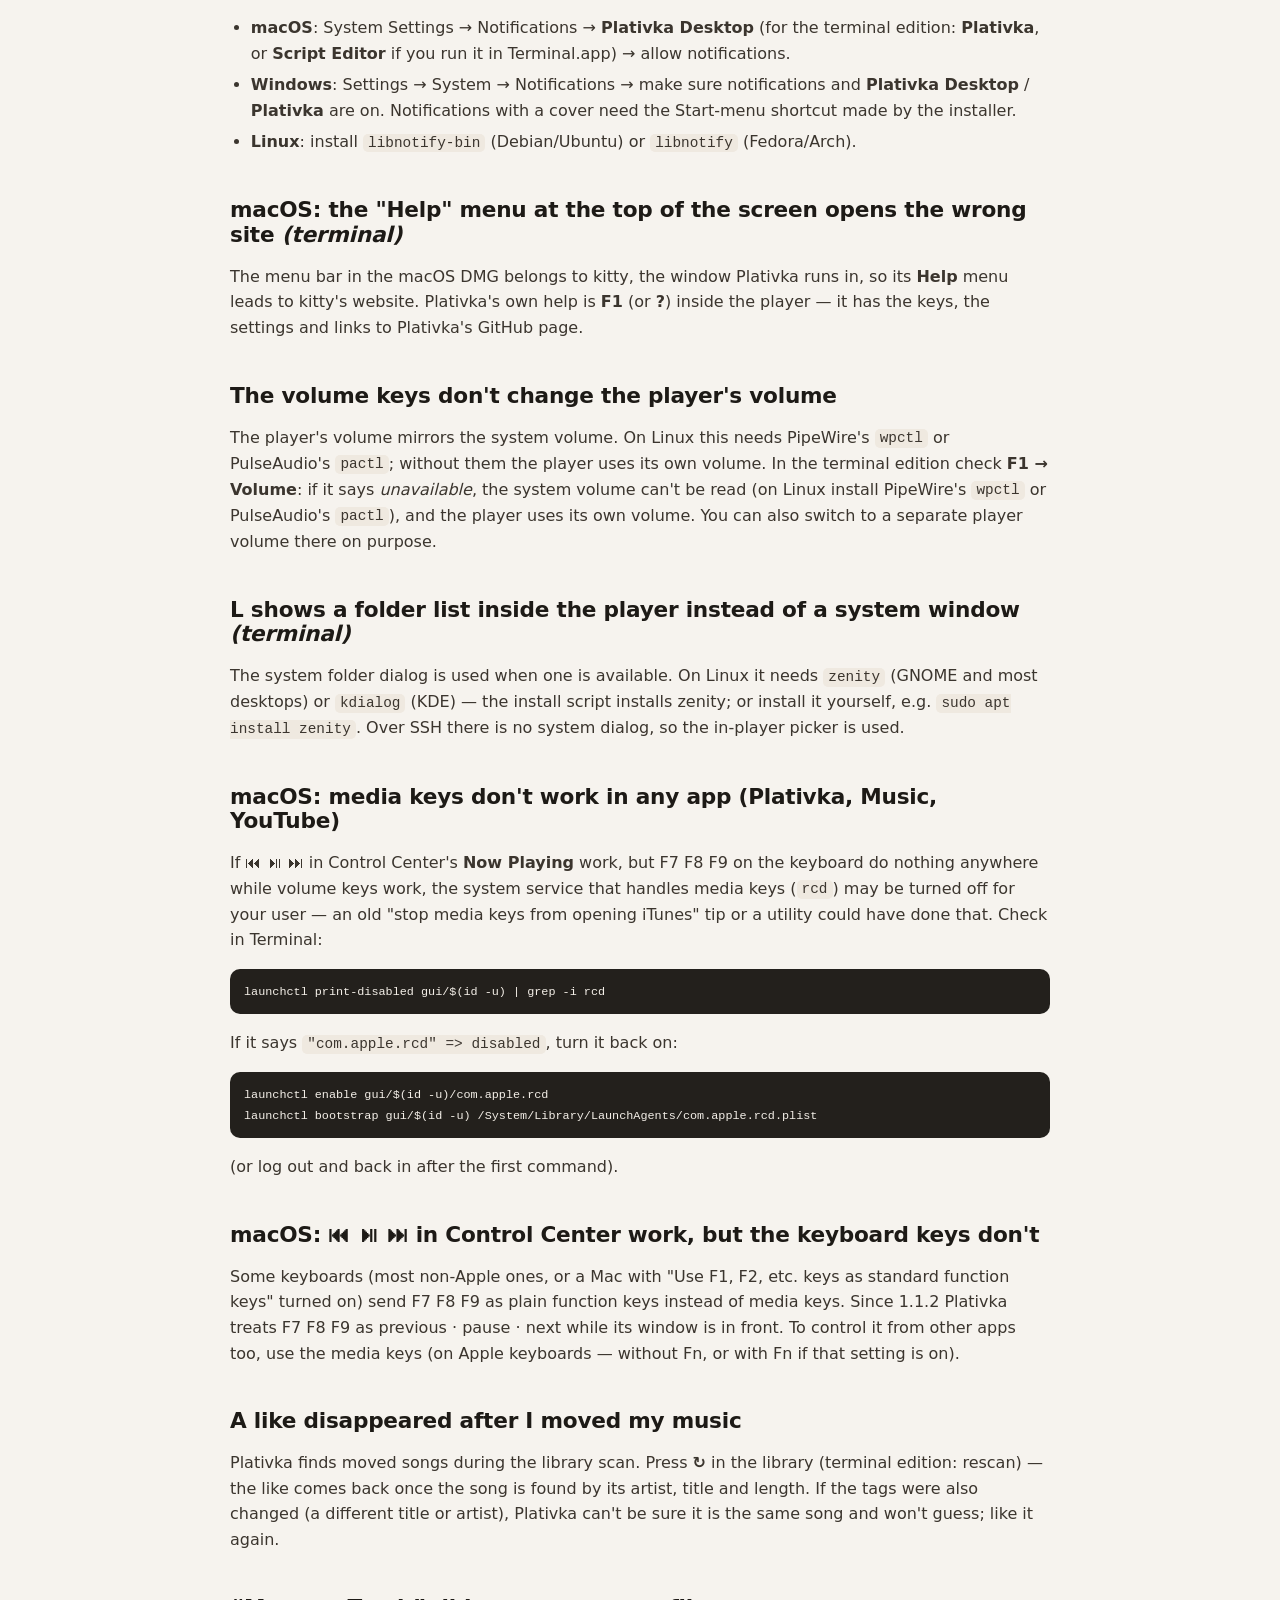
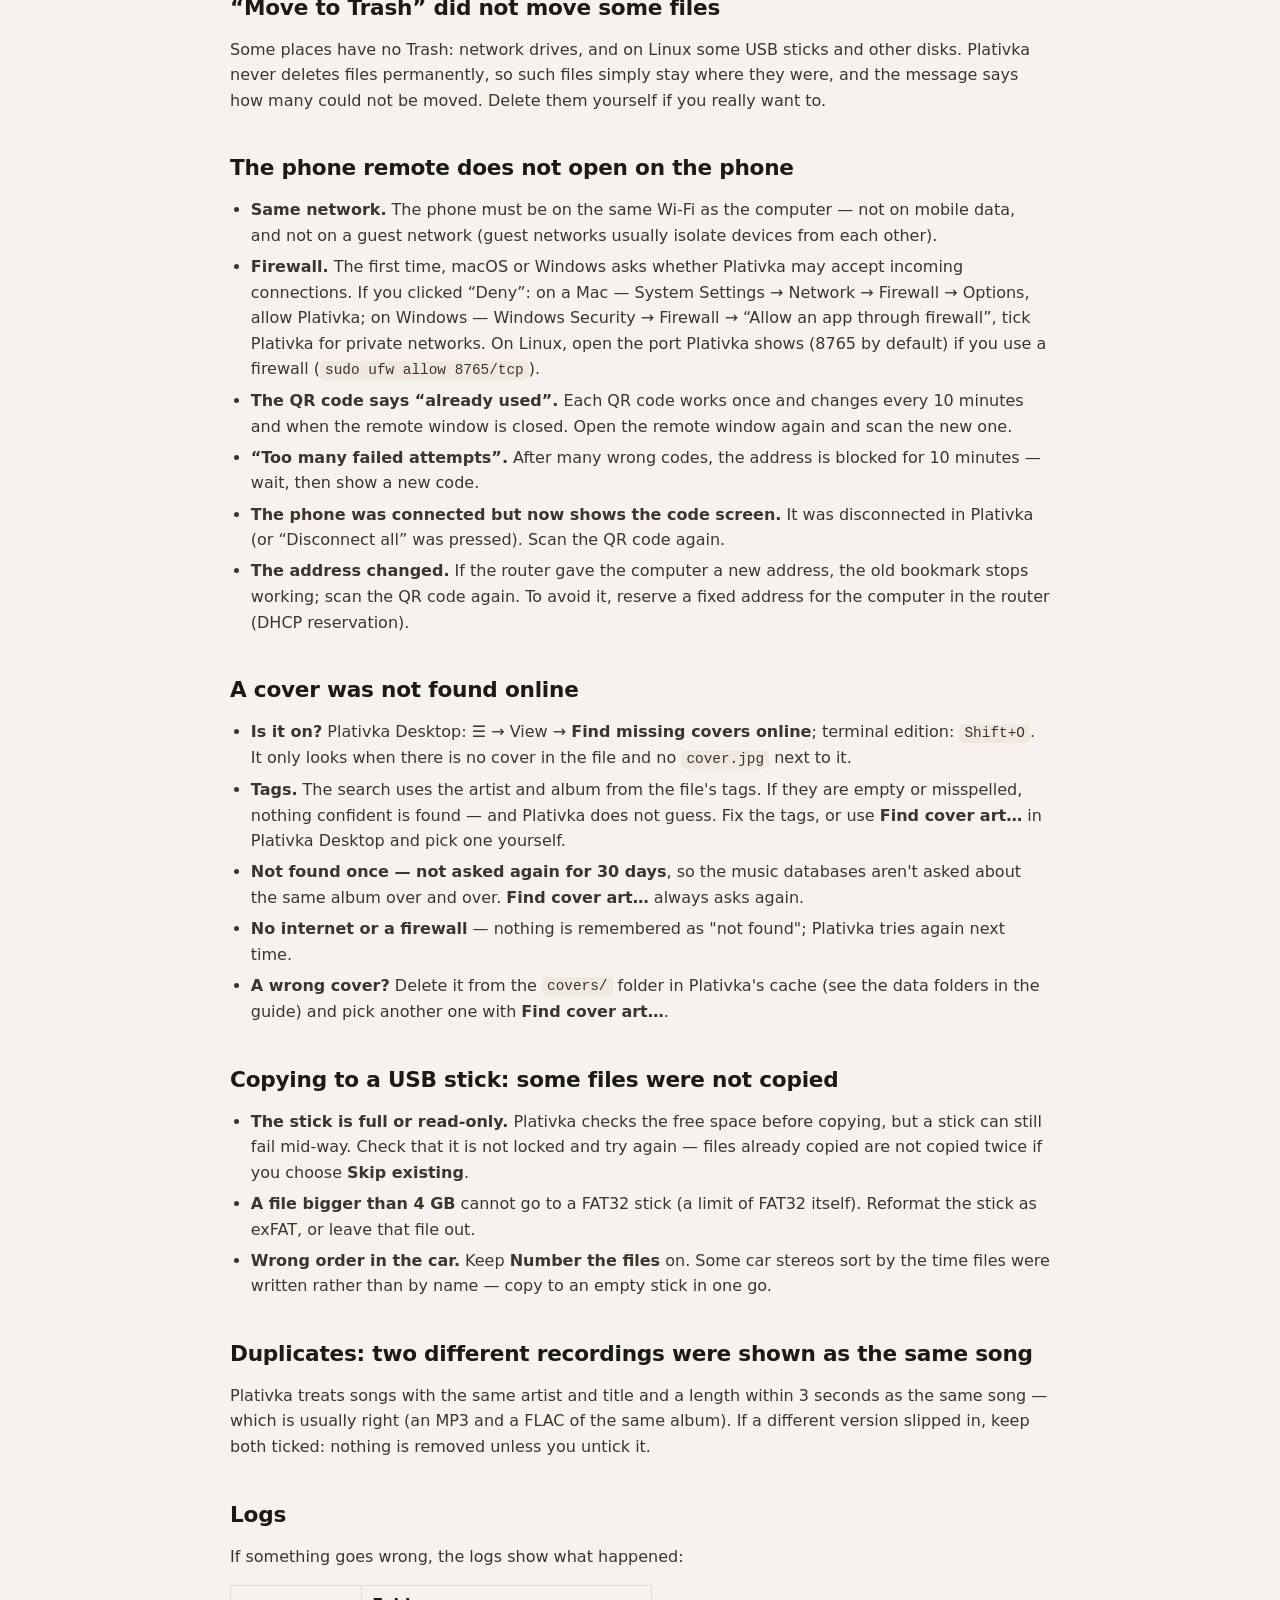
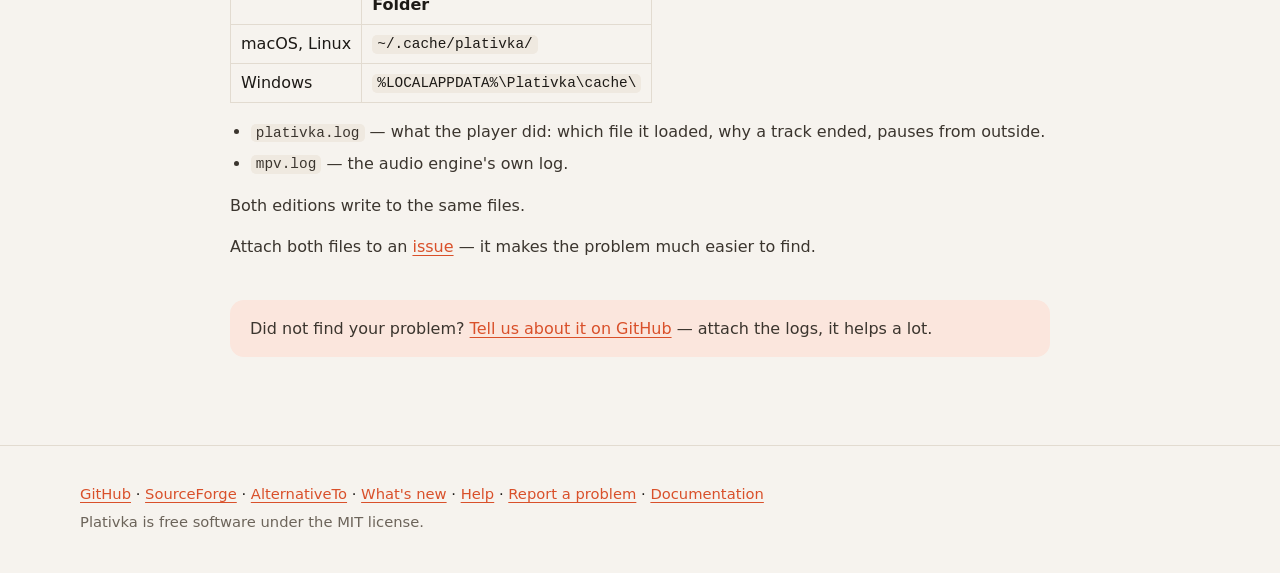
==== commit 1762ff35: "Release 1.5.0: play next, copy to USB, duplicates, online covers, remote restyle - Play next: a queu" ====
--- a/docs/help/index.html
+++ b/docs/help/index.html
@@ -34,7 +34,7 @@
 <main class="wrap sec prose">
   <h1>Help: common problems and how to fix them</h1>
   <p class="sub">Something does not work as expected? Find your case below.</p>
-  <nav class="toc" aria-label="On this page"><h2>On this page</h2><ul><li><a href="#a-track-stops-before-its-end-and-the-next-one-starts">A track stops before its end and the next one starts</a></li><li><a href="#the-music-paused-by-itself">The music paused by itself</a></li><li><a href="#music-stopped-after-the-last-track">Music stopped after the last track</a></li><li><a href="#a-track-shows-000-in-the-playlist">A track shows 0:00 in the playlist</a></li><li><a href="#the-cover-is-an-empty-square-terminal">The cover is an empty square (terminal)</a></li><li><a href="#covers-look-blocky-terminal">Covers look blocky (terminal)</a></li><li><a href="#macos-plativka-desktop-plativka-cannot-be-opened-developer-cannot-be-verified">macOS: "Plativka Desktop" / "Plativka" cannot be opened, developer cannot be verified</a></li><li><a href="#windows-windows-protected-your-pc">Windows: "Windows protected your PC"</a></li><li><a href="#windows-the-installer-says-deletefile-failed-code-5-access-is-denied">Windows: the installer says "DeleteFile failed; code 5. Access is denied"</a></li><li><a href="#windows-11-no-translucent-background-desktop">Windows 11: no translucent background (desktop)</a></li><li><a href="#windows-h-does-not-hide-the-player-to-the-tray-terminal">Windows: H does not hide the player to the tray (terminal)</a></li><li><a href="#linux-no-sound-mpv-is-required">Linux: no sound / "mpv is required"</a></li><li><a href="#linux-plativka-desktop-does-not-open">Linux: Plativka Desktop does not open</a></li><li><a href="#linux-media-keys-dont-work">Linux: media keys don't work</a></li><li><a href="#no-system-notifications">No system notifications</a></li><li><a href="#macos-the-help-menu-at-the-top-of-the-screen-opens-the-wrong-site-terminal">macOS: the "Help" menu at the top of the screen opens the wrong site (terminal)</a></li><li><a href="#the-volume-keys-dont-change-the-players-volume">The volume keys don't change the player's volume</a></li><li><a href="#l-shows-a-folder-list-inside-the-player-instead-of-a-system-window-terminal">L shows a folder list inside the player instead of a system window (terminal)</a></li><li><a href="#macos-media-keys-dont-work-in-any-app-plativka-music-youtube">macOS: media keys don't work in any app (Plativka, Music, YouTube)</a></li><li><a href="#macos-in-control-center-work-but-the-keyboard-keys-dont">macOS: ⏮ ⏯ ⏭ in Control Center work, but the keyboard keys don't</a></li><li><a href="#a-like-disappeared-after-i-moved-my-music">A like disappeared after I moved my music</a></li><li><a href="#move-to-trash-did-not-move-some-files">“Move to Trash” did not move some files</a></li><li><a href="#the-phone-remote-does-not-open-on-the-phone">The phone remote does not open on the phone</a></li><li><a href="#logs">Logs</a></li></ul></nav>
+  <nav class="toc" aria-label="On this page"><h2>On this page</h2><ul><li><a href="#a-track-stops-before-its-end-and-the-next-one-starts">A track stops before its end and the next one starts</a></li><li><a href="#the-music-paused-by-itself">The music paused by itself</a></li><li><a href="#music-stopped-after-the-last-track">Music stopped after the last track</a></li><li><a href="#a-track-shows-000-in-the-playlist">A track shows 0:00 in the playlist</a></li><li><a href="#the-cover-is-an-empty-square-terminal">The cover is an empty square (terminal)</a></li><li><a href="#covers-look-blocky-terminal">Covers look blocky (terminal)</a></li><li><a href="#macos-plativka-desktop-plativka-cannot-be-opened-developer-cannot-be-verified">macOS: "Plativka Desktop" / "Plativka" cannot be opened, developer cannot be verified</a></li><li><a href="#windows-windows-protected-your-pc">Windows: "Windows protected your PC"</a></li><li><a href="#windows-the-installer-says-deletefile-failed-code-5-access-is-denied">Windows: the installer says "DeleteFile failed; code 5. Access is denied"</a></li><li><a href="#windows-11-no-translucent-background-desktop">Windows 11: no translucent background (desktop)</a></li><li><a href="#windows-h-does-not-hide-the-player-to-the-tray-terminal">Windows: H does not hide the player to the tray (terminal)</a></li><li><a href="#linux-no-sound-mpv-is-required">Linux: no sound / "mpv is required"</a></li><li><a href="#linux-plativka-desktop-does-not-open">Linux: Plativka Desktop does not open</a></li><li><a href="#linux-media-keys-dont-work">Linux: media keys don't work</a></li><li><a href="#no-system-notifications">No system notifications</a></li><li><a href="#macos-the-help-menu-at-the-top-of-the-screen-opens-the-wrong-site-terminal">macOS: the "Help" menu at the top of the screen opens the wrong site (terminal)</a></li><li><a href="#the-volume-keys-dont-change-the-players-volume">The volume keys don't change the player's volume</a></li><li><a href="#l-shows-a-folder-list-inside-the-player-instead-of-a-system-window-terminal">L shows a folder list inside the player instead of a system window (terminal)</a></li><li><a href="#macos-media-keys-dont-work-in-any-app-plativka-music-youtube">macOS: media keys don't work in any app (Plativka, Music, YouTube)</a></li><li><a href="#macos-in-control-center-work-but-the-keyboard-keys-dont">macOS: ⏮ ⏯ ⏭ in Control Center work, but the keyboard keys don't</a></li><li><a href="#a-like-disappeared-after-i-moved-my-music">A like disappeared after I moved my music</a></li><li><a href="#move-to-trash-did-not-move-some-files">“Move to Trash” did not move some files</a></li><li><a href="#the-phone-remote-does-not-open-on-the-phone">The phone remote does not open on the phone</a></li><li><a href="#a-cover-was-not-found-online">A cover was not found online</a></li><li><a href="#copying-to-a-usb-stick-some-files-were-not-copied">Copying to a USB stick: some files were not copied</a></li><li><a href="#duplicates-two-different-recordings-were-shown-as-the-same-song">Duplicates: two different recordings were shown as the same song</a></li><li><a href="#logs">Logs</a></li></ul></nav>
   <p>Sections marked <em>(terminal)</em> or <em>(desktop)</em> apply only to that edition of Plativka; the rest apply to both.</p>
 <h2 id="a-track-stops-before-its-end-and-the-next-one-starts">A track stops before its end and the next one starts</h2>
 <p>The file is truncated or damaged — this is common with "leaked" releases. The file claims to be longer than the sound it actually contains, so the player reaches the real end earlier. Plativka shows a message like <em>"The track stopped at 0:09 of 0:40: the file looks truncated or damaged"</em> and moves on. Re-download the file from another source.</p>
@@ -101,6 +101,22 @@
 <li><strong>The phone was connected but now shows the code screen.</strong> It was disconnected in Plativka (or “Disconnect all” was pressed). Scan the QR code again.</li>
 <li><strong>The address changed.</strong> If the router gave the computer a new address, the old bookmark stops working; scan the QR code again. To avoid it, reserve a fixed address for the computer in the router (DHCP reservation).</li>
 </ul>
+<h2 id="a-cover-was-not-found-online">A cover was not found online</h2>
+<ul>
+<li><strong>Is it on?</strong> Plativka Desktop: ☰ → View → <strong>Find missing covers online</strong>; terminal edition: <code>Shift+O</code>. It only looks when there is no cover in the file and no <code>cover.jpg</code> next to it.</li>
+<li><strong>Tags.</strong> The search uses the artist and album from the file's tags. If they are empty or misspelled, nothing confident is found — and Plativka does not guess. Fix the tags, or use <strong>Find cover art…</strong> in Plativka Desktop and pick one yourself.</li>
+<li><strong>Not found once — not asked again for 30 days</strong>, so the music databases aren't asked about the same album over and over. <strong>Find cover art…</strong> always asks again.</li>
+<li><strong>No internet or a firewall</strong> — nothing is remembered as "not found"; Plativka tries again next time.</li>
+<li><strong>A wrong cover?</strong> Delete it from the <code>covers/</code> folder in Plativka's cache (see the data folders in the guide) and pick another one with <strong>Find cover art…</strong>.</li>
+</ul>
+<h2 id="copying-to-a-usb-stick-some-files-were-not-copied">Copying to a USB stick: some files were not copied</h2>
+<ul>
+<li><strong>The stick is full or read-only.</strong> Plativka checks the free space before copying, but a stick can still fail mid-way. Check that it is not locked and try again — files already copied are not copied twice if you choose <strong>Skip existing</strong>.</li>
+<li><strong>A file bigger than 4 GB</strong> cannot go to a FAT32 stick (a limit of FAT32 itself). Reformat the stick as exFAT, or leave that file out.</li>
+<li><strong>Wrong order in the car.</strong> Keep <strong>Number the files</strong> on. Some car stereos sort by the time files were written rather than by name — copy to an empty stick in one go.</li>
+</ul>
+<h2 id="duplicates-two-different-recordings-were-shown-as-the-same-song">Duplicates: two different recordings were shown as the same song</h2>
+<p>Plativka treats songs with the same artist and title and a length within 3 seconds as the same song — which is usually right (an MP3 and a FLAC of the same album). If a different version slipped in, keep both ticked: nothing is removed unless you untick it.</p>
 <h2 id="logs">Logs</h2>
 <p>If something goes wrong, the logs show what happened:</p>
 <table>
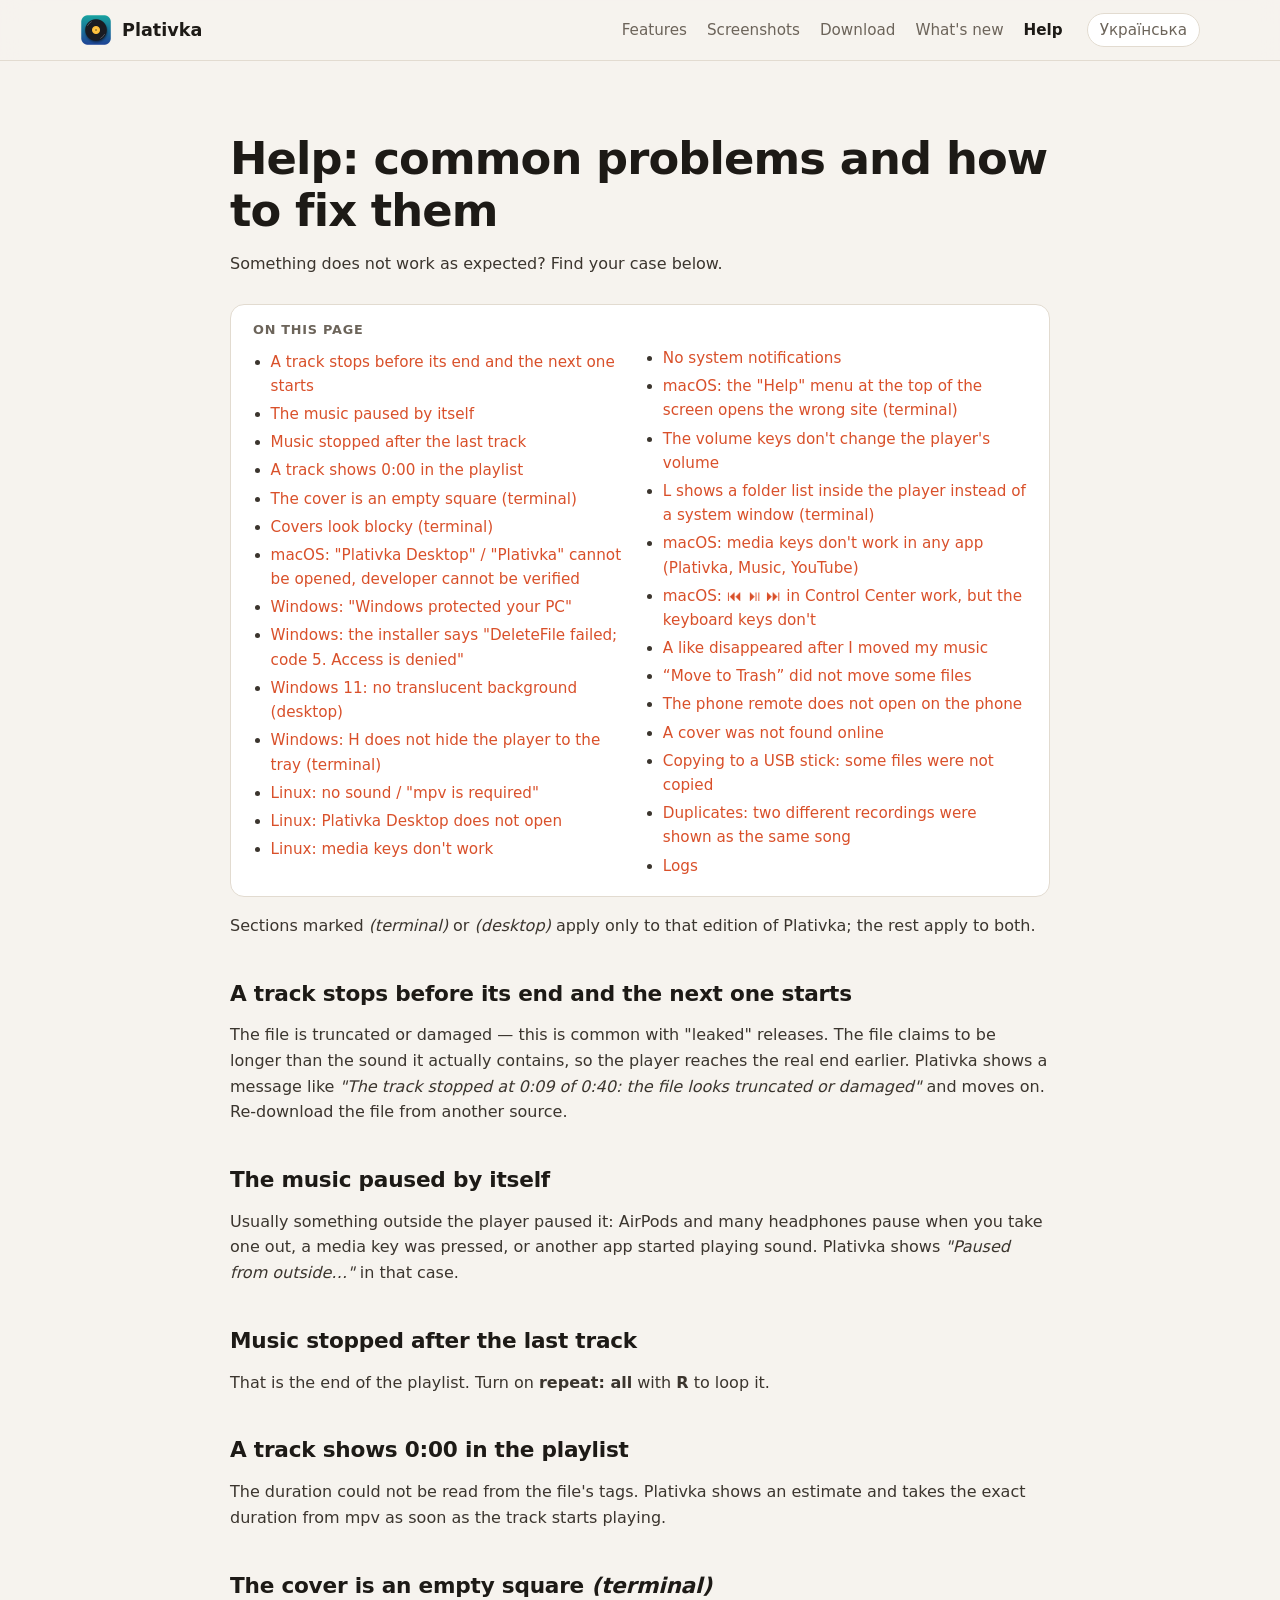
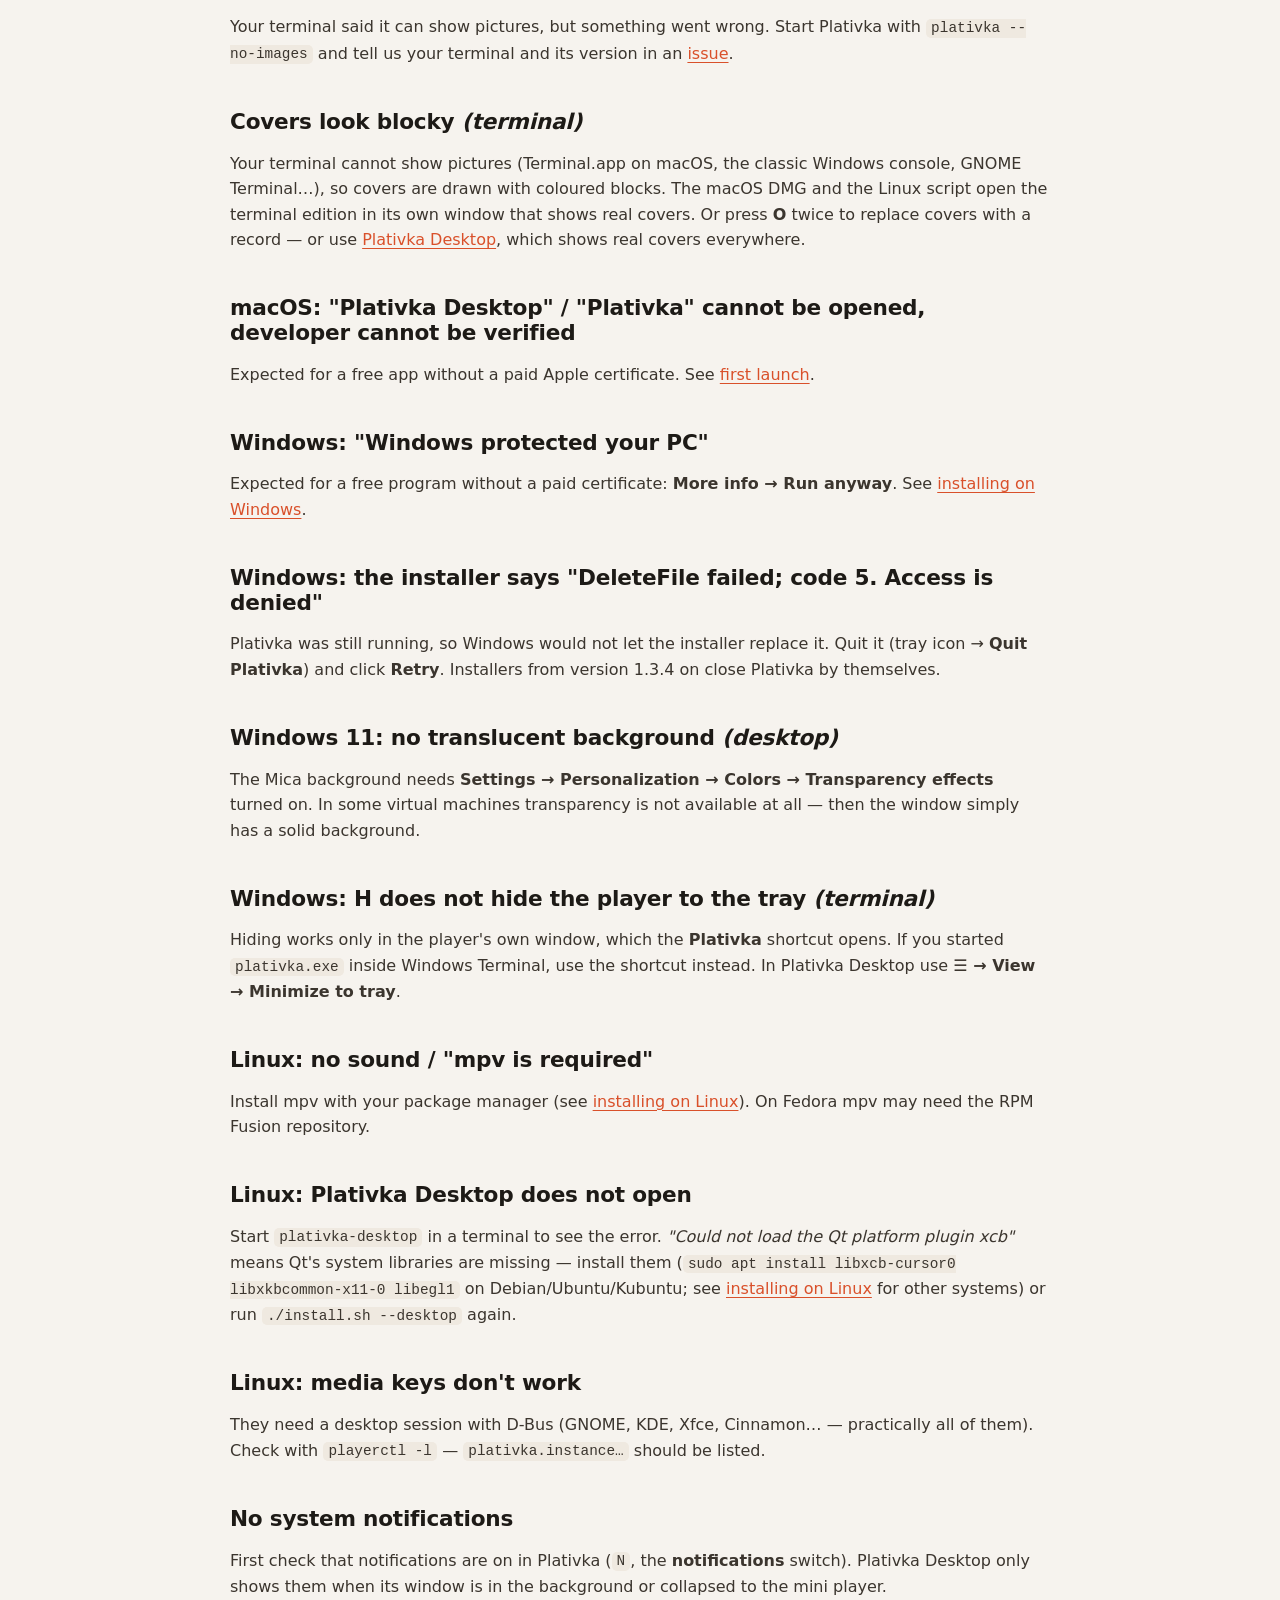
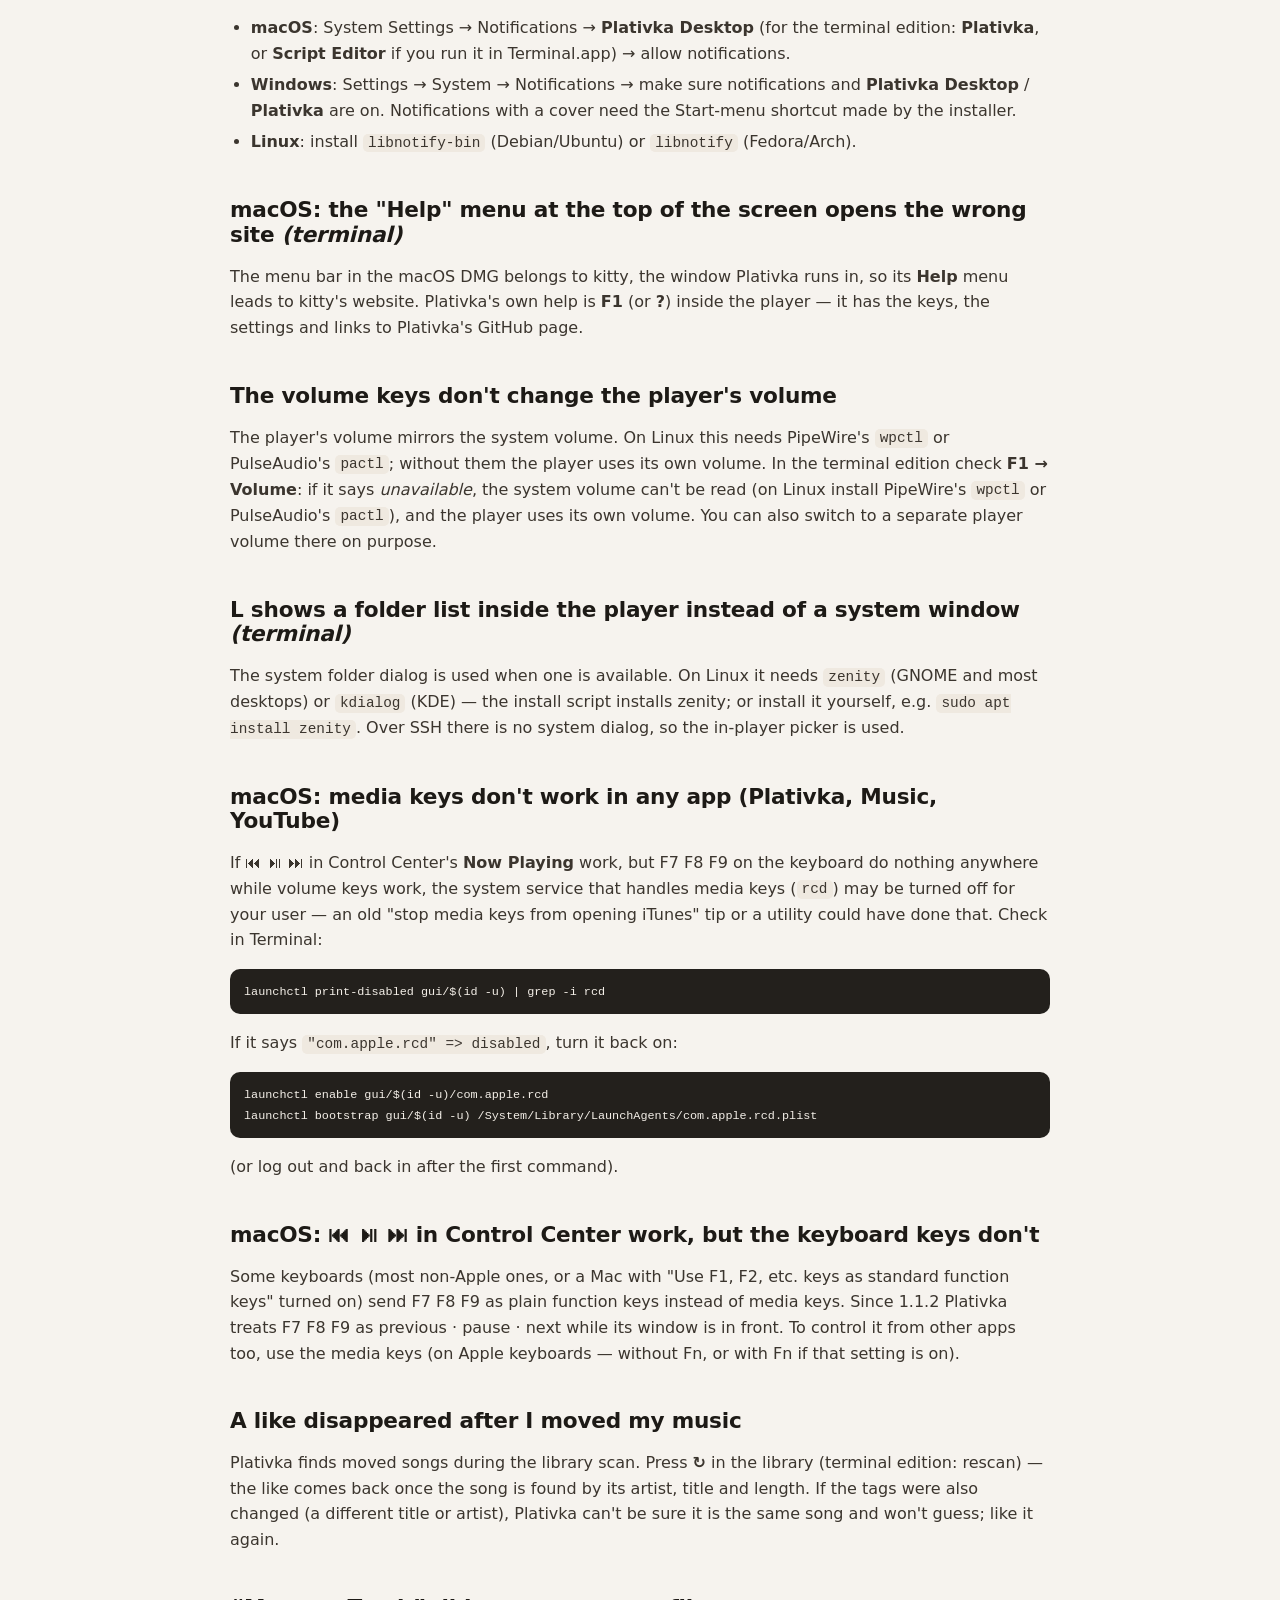
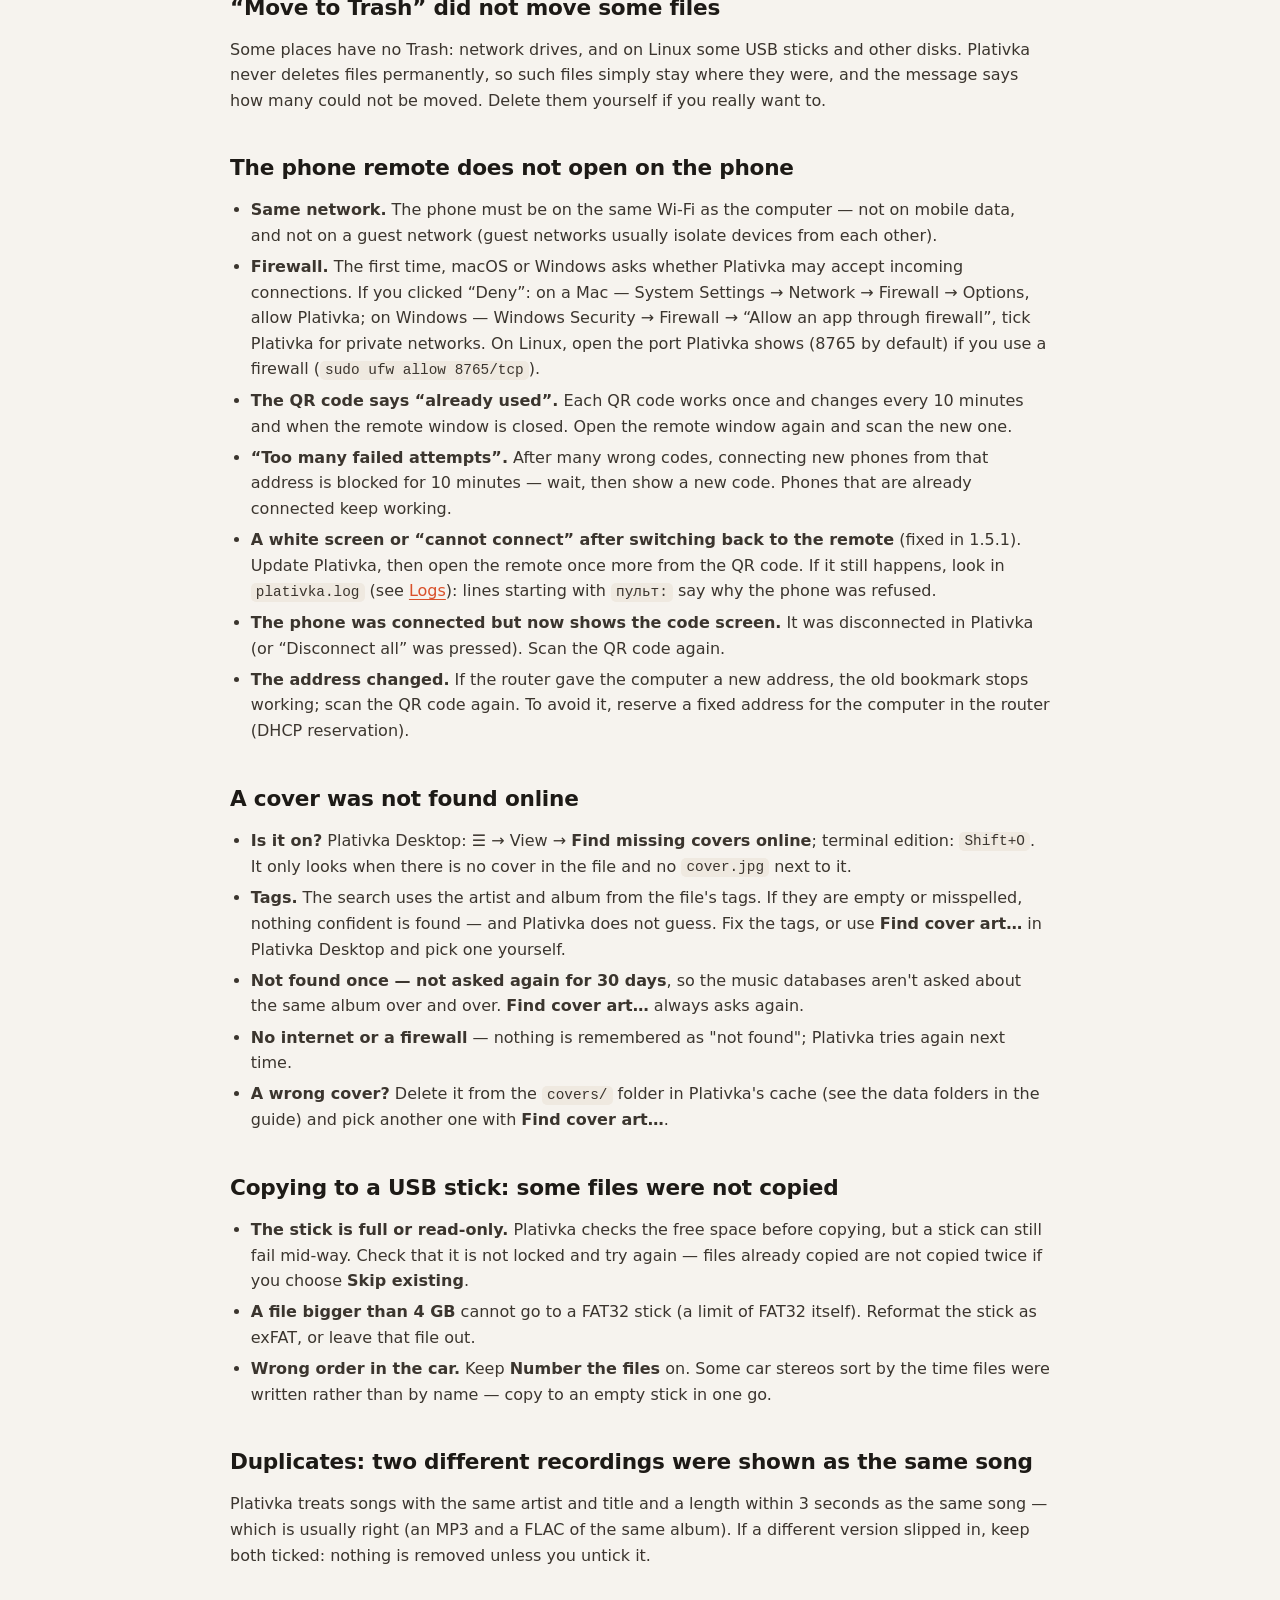
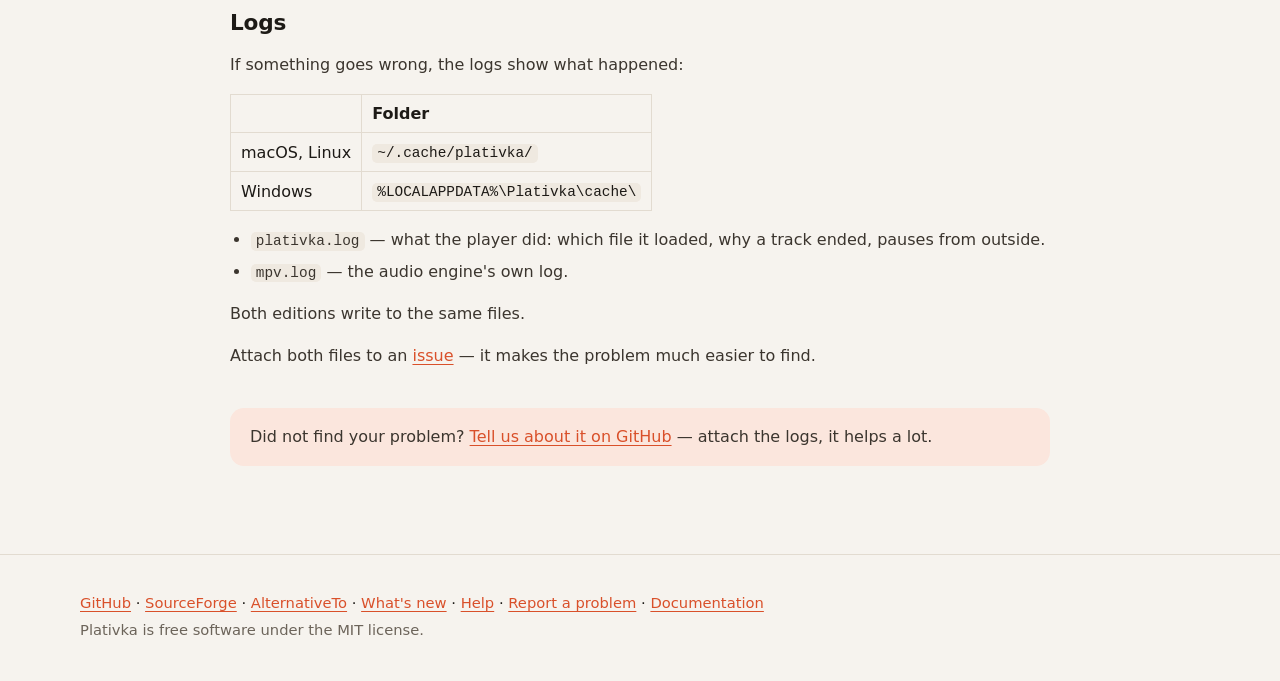
==== commit 6c7f35e6: "Release 1.5.1: phone remote survives switching apps - The remote page, script and styles may now be " ====
--- a/docs/help/index.html
+++ b/docs/help/index.html
@@ -97,7 +97,8 @@
 <li><strong>Same network.</strong> The phone must be on the same Wi-Fi as the computer — not on mobile data, and not on a guest network (guest networks usually isolate devices from each other).</li>
 <li><strong>Firewall.</strong> The first time, macOS or Windows asks whether Plativka may accept incoming connections. If you clicked “Deny”: on a Mac — System Settings → Network → Firewall → Options, allow Plativka; on Windows — Windows Security → Firewall → “Allow an app through firewall”, tick Plativka for private networks. On Linux, open the port Plativka shows (8765 by default) if you use a firewall (<code>sudo ufw allow 8765/tcp</code>).</li>
 <li><strong>The QR code says “already used”.</strong> Each QR code works once and changes every 10 minutes and when the remote window is closed. Open the remote window again and scan the new one.</li>
-<li><strong>“Too many failed attempts”.</strong> After many wrong codes, the address is blocked for 10 minutes — wait, then show a new code.</li>
+<li><strong>“Too many failed attempts”.</strong> After many wrong codes, connecting new phones from that address is blocked for 10 minutes — wait, then show a new code. Phones that are already connected keep working.</li>
+<li><strong>A white screen or “cannot connect” after switching back to the remote</strong> (fixed in 1.5.1). Update Plativka, then open the remote once more from the QR code. If it still happens, look in <code>plativka.log</code> (see <a href="#logs">Logs</a>): lines starting with <code>пульт:</code> say why the phone was refused.</li>
 <li><strong>The phone was connected but now shows the code screen.</strong> It was disconnected in Plativka (or “Disconnect all” was pressed). Scan the QR code again.</li>
 <li><strong>The address changed.</strong> If the router gave the computer a new address, the old bookmark stops working; scan the QR code again. To avoid it, reserve a fixed address for the computer in the router (DHCP reservation).</li>
 </ul>
--- a/docs/site.css
+++ b/docs/site.css
@@ -107,6 +107,13 @@
 .steps p { margin: 0; color: var(--muted); font-size: .95rem; }
 .note-box { margin: 20px 0 0; padding: 14px 18px; background: var(--accent-soft); border-radius: var(--radius); font-size: .95rem; }
 .sec-top { padding-top: 24px; }
+.rm-shots { display: grid; grid-template-columns: 1fr 1fr 1.5fr; gap: 20px; margin-top: 28px; align-items: start; }
+.rm-shots figure { margin: 0; }
+.rm-shots figcaption { color: var(--muted); font-size: .85rem; margin-top: 8px; text-align: center; }
+.rm-phone img { border-radius: 22px; border: 1px solid var(--line); box-shadow: var(--shadow); }
+.rm-mac { display: grid; gap: 12px; }
+.rm-mac img { margin-inline: auto; }
+.rm-mac figcaption { margin-top: -6px; }
 
 /* завантаження */
 .ver { font-size: .55em; font-weight: 600; color: var(--muted); vertical-align: middle; margin-left: 8px; }
@@ -163,6 +170,8 @@
   .hero { padding-top: 40px; }
   .features, .dl-grid { grid-template-columns: 1fr 1fr; }
   .steps { grid-template-columns: 1fr; }
+  .rm-shots { grid-template-columns: 1fr 1fr; }
+  .rm-mac { grid-column: 1 / -1; grid-template-columns: 1fr 1fr; align-items: start; }
   .top-in { flex-wrap: wrap; height: auto; padding: 10px 0; gap: 8px 16px; }
   .top nav { order: 3; width: 100%; margin-left: 0; overflow-x: auto; gap: 10px; padding-bottom: 2px; scrollbar-width: none; }
   .top nav a { font-size: .86rem; }
@@ -175,6 +184,7 @@
   .features, .dl-grid, .shots, .shots-mini { grid-template-columns: 1fr; }
   .shots figure:nth-child(n+2) { display: none; }
   .shots.shots-mini figure, .shots.shots-term figure { display: block; }
+  .rm-mac { grid-template-columns: 1fr; }
   .sec { padding: 52px 0; }
   .cta .btn { flex: 1 1 100%; justify-content: center; }
 }
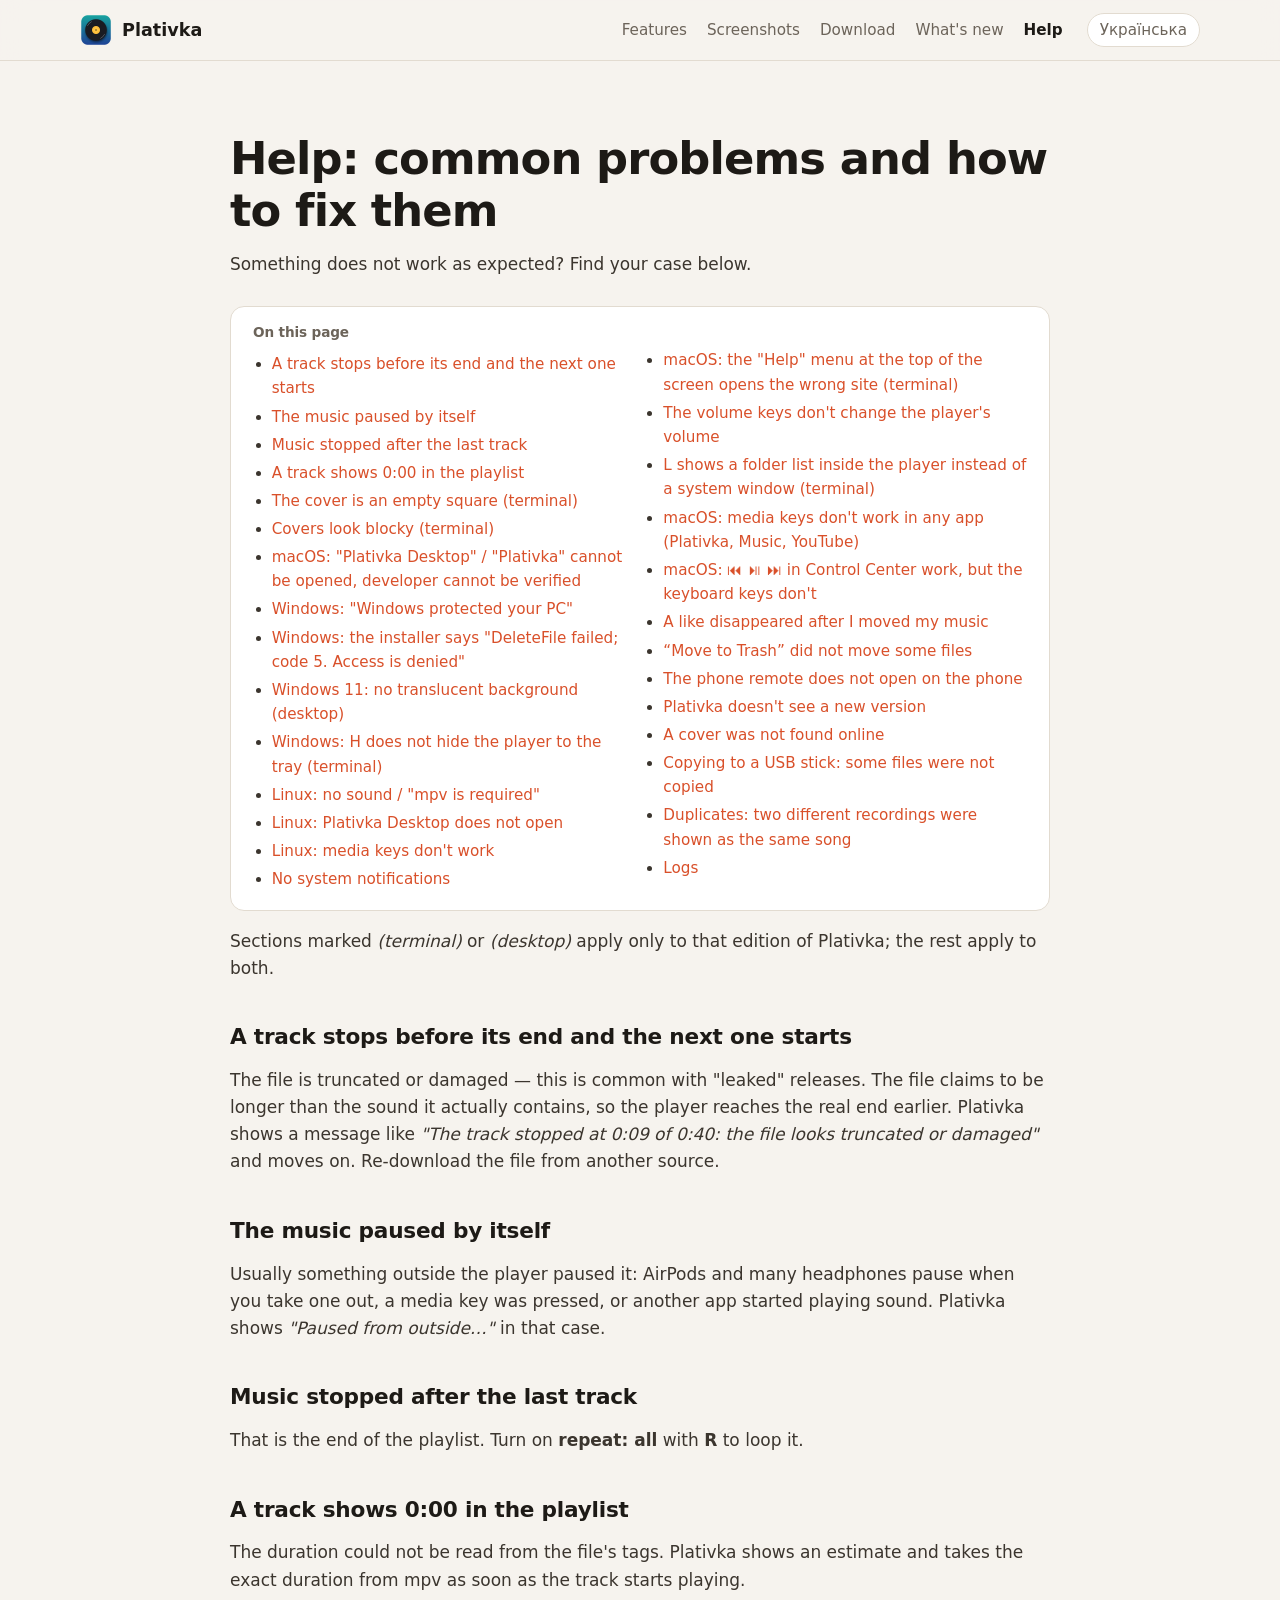
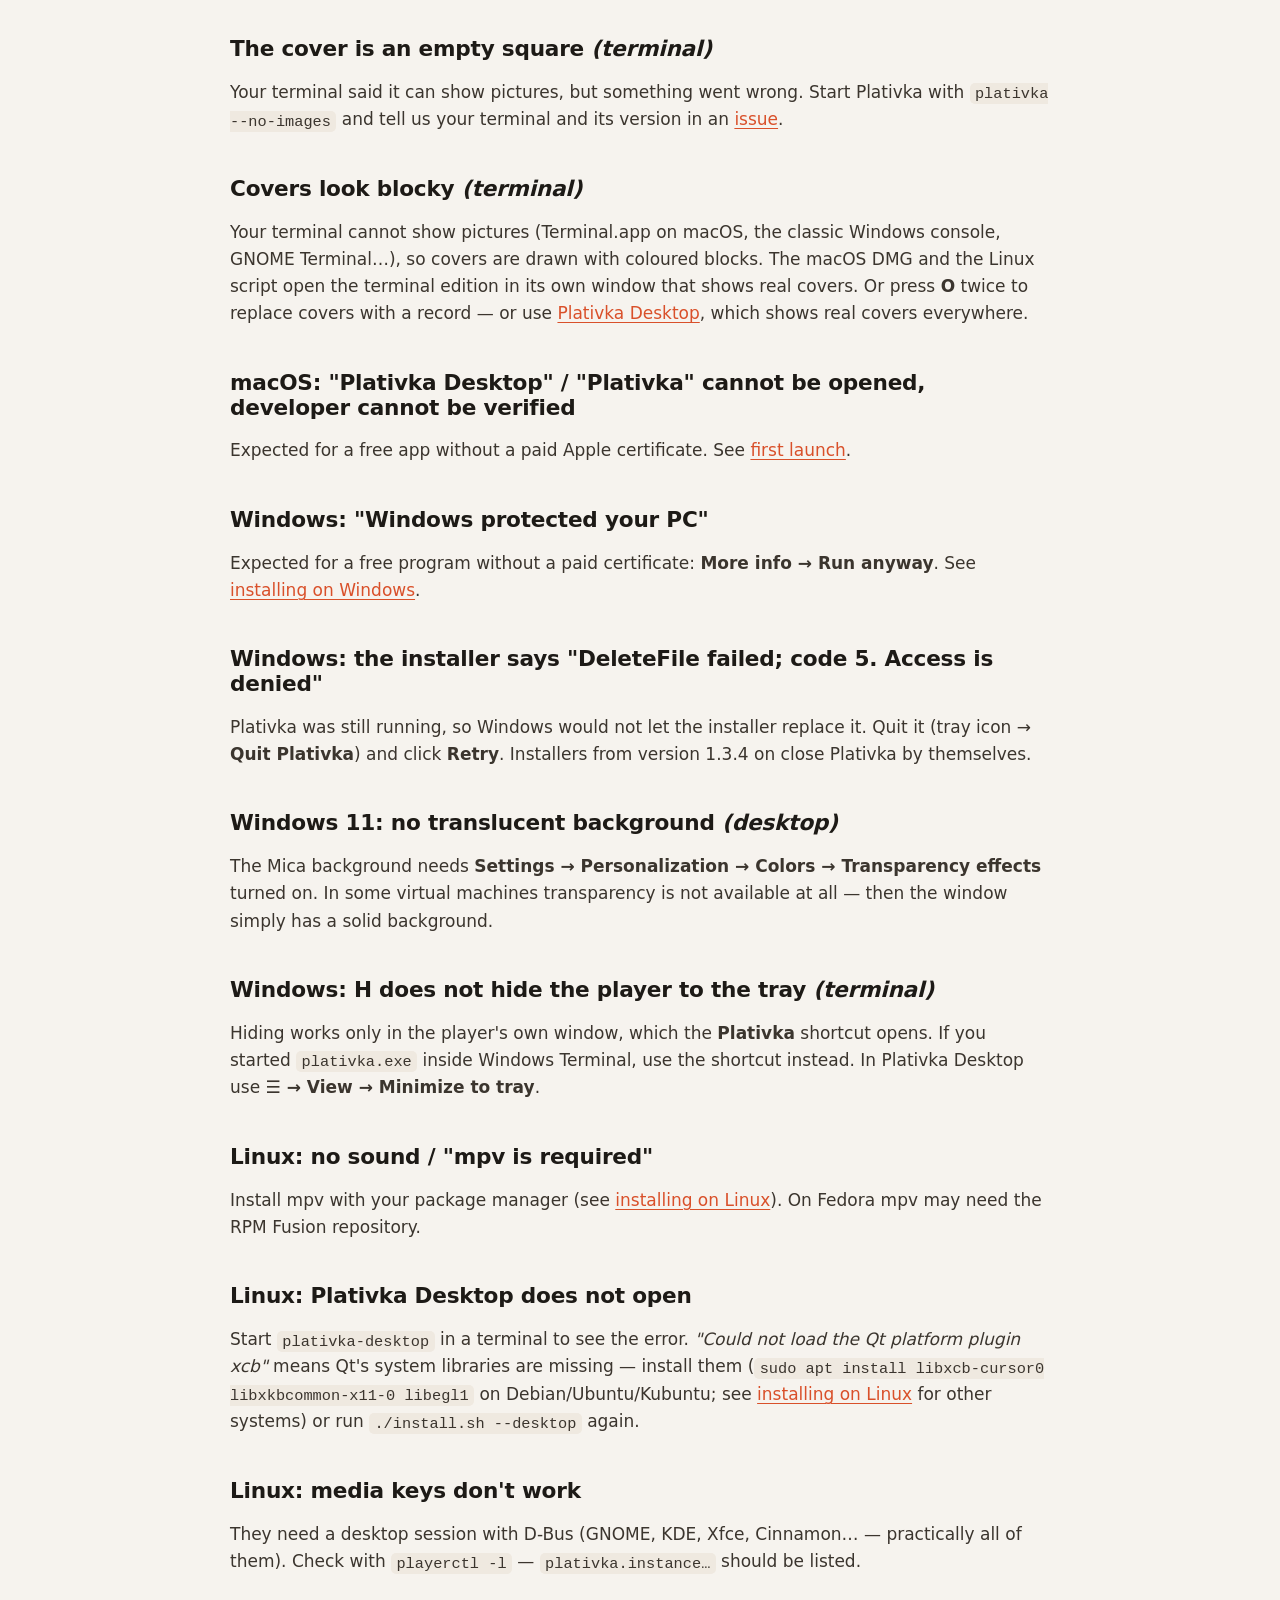
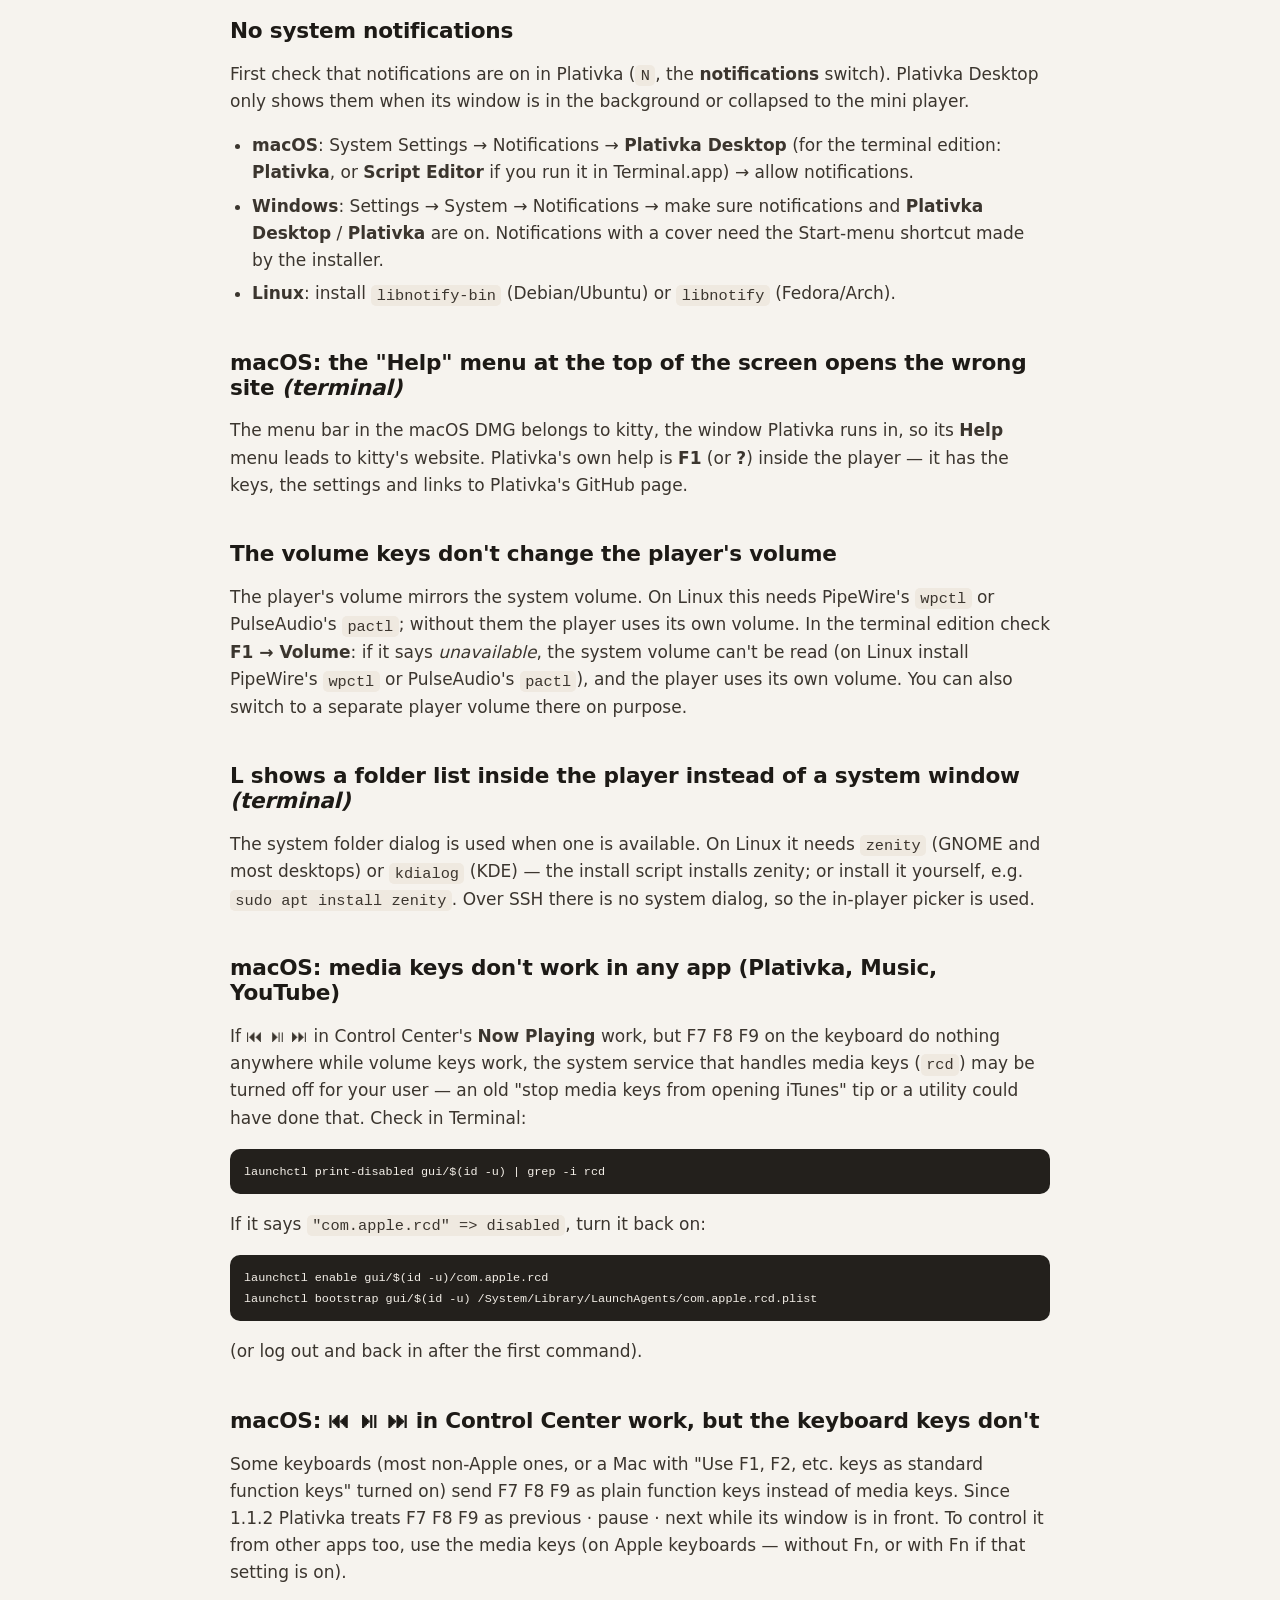
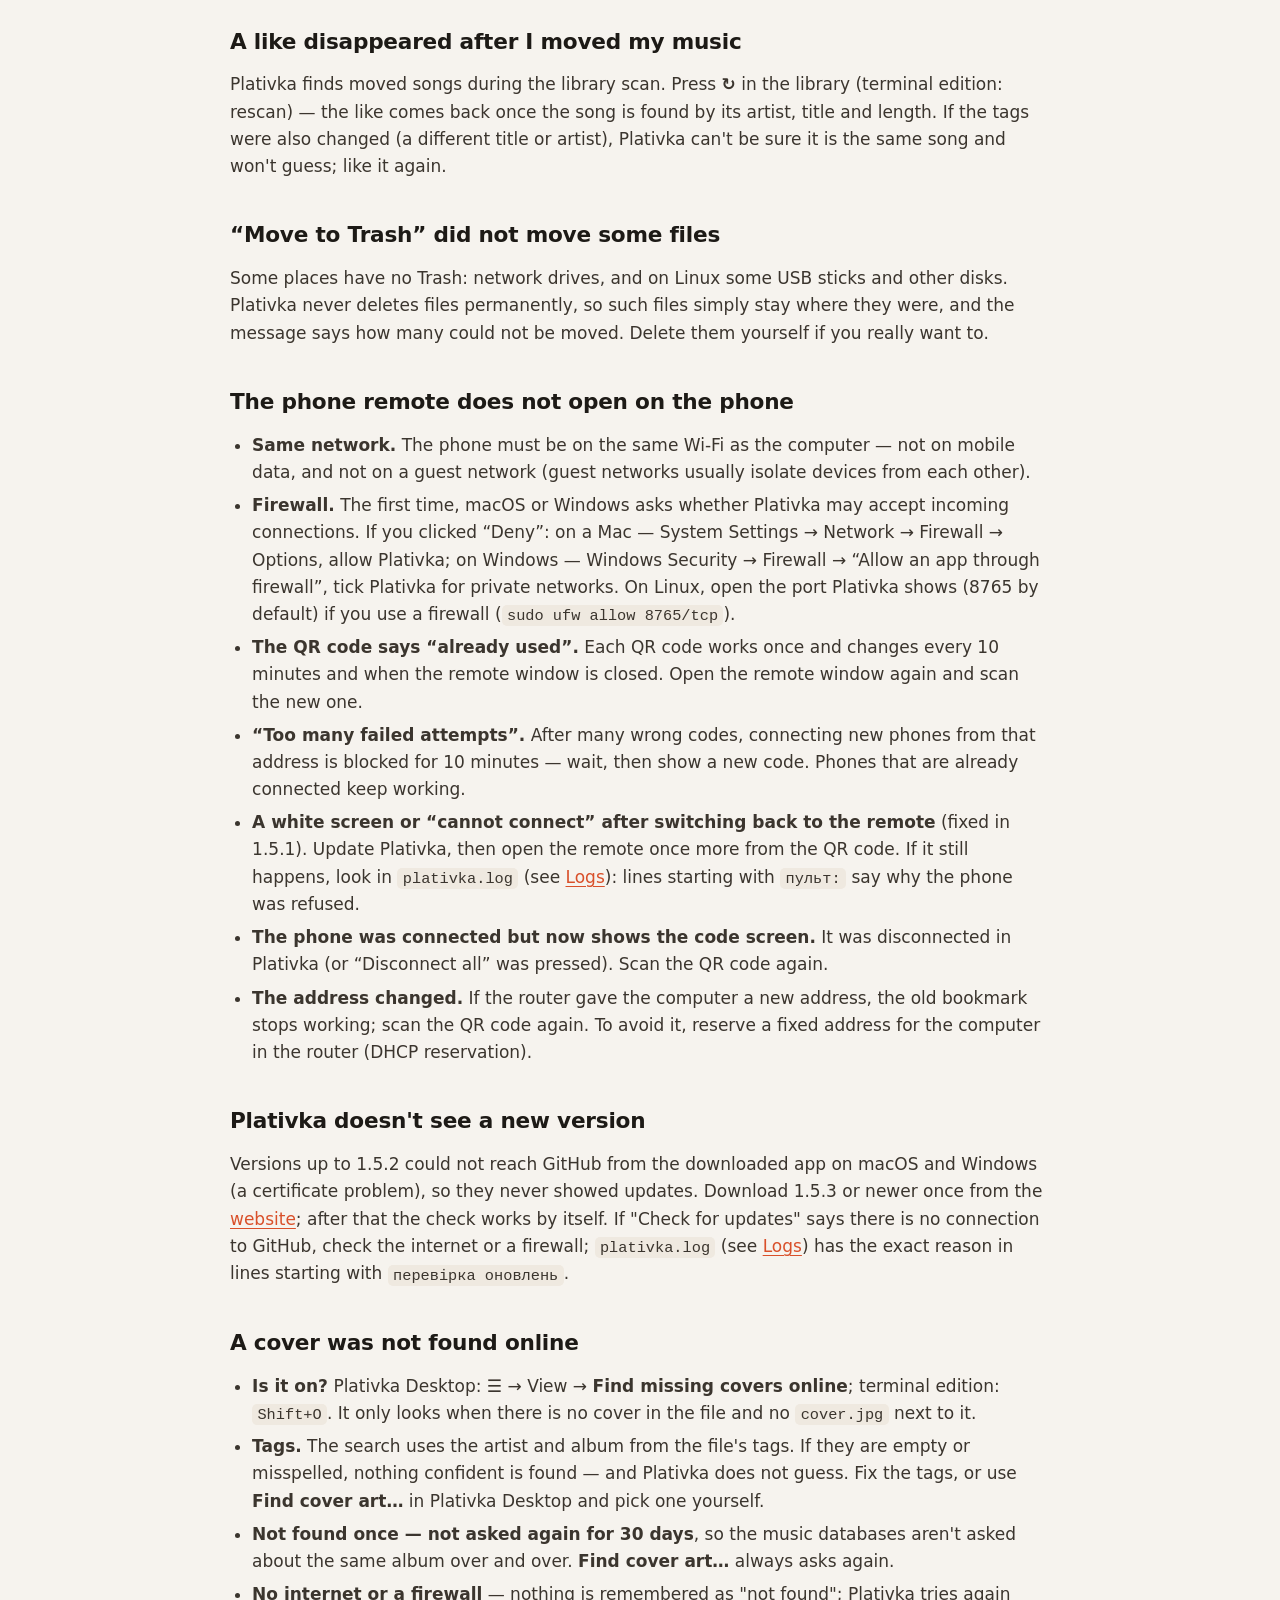
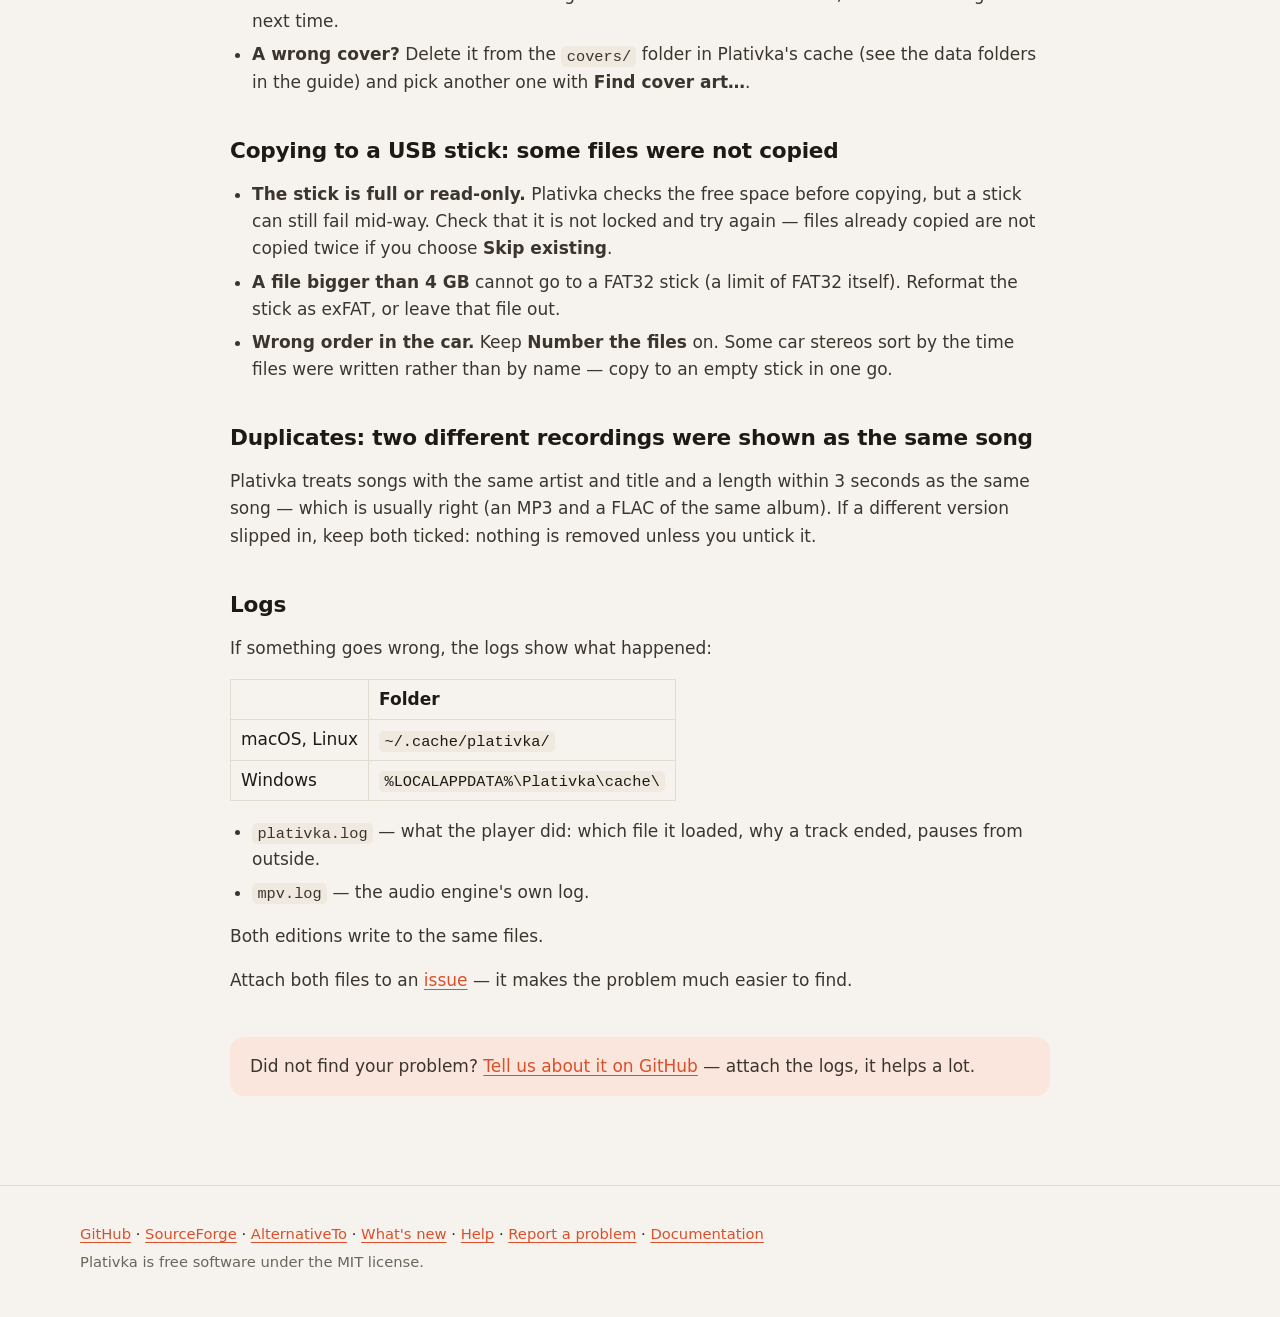
==== commit fe8f0927: "Release 1.5.3: update check works in the packaged app The packaged apps on macOS (and Windows) had n" ====
--- a/docs/help/index.html
+++ b/docs/help/index.html
@@ -34,7 +34,7 @@
 <main class="wrap sec prose">
   <h1>Help: common problems and how to fix them</h1>
   <p class="sub">Something does not work as expected? Find your case below.</p>
-  <nav class="toc" aria-label="On this page"><h2>On this page</h2><ul><li><a href="#a-track-stops-before-its-end-and-the-next-one-starts">A track stops before its end and the next one starts</a></li><li><a href="#the-music-paused-by-itself">The music paused by itself</a></li><li><a href="#music-stopped-after-the-last-track">Music stopped after the last track</a></li><li><a href="#a-track-shows-000-in-the-playlist">A track shows 0:00 in the playlist</a></li><li><a href="#the-cover-is-an-empty-square-terminal">The cover is an empty square (terminal)</a></li><li><a href="#covers-look-blocky-terminal">Covers look blocky (terminal)</a></li><li><a href="#macos-plativka-desktop-plativka-cannot-be-opened-developer-cannot-be-verified">macOS: "Plativka Desktop" / "Plativka" cannot be opened, developer cannot be verified</a></li><li><a href="#windows-windows-protected-your-pc">Windows: "Windows protected your PC"</a></li><li><a href="#windows-the-installer-says-deletefile-failed-code-5-access-is-denied">Windows: the installer says "DeleteFile failed; code 5. Access is denied"</a></li><li><a href="#windows-11-no-translucent-background-desktop">Windows 11: no translucent background (desktop)</a></li><li><a href="#windows-h-does-not-hide-the-player-to-the-tray-terminal">Windows: H does not hide the player to the tray (terminal)</a></li><li><a href="#linux-no-sound-mpv-is-required">Linux: no sound / "mpv is required"</a></li><li><a href="#linux-plativka-desktop-does-not-open">Linux: Plativka Desktop does not open</a></li><li><a href="#linux-media-keys-dont-work">Linux: media keys don't work</a></li><li><a href="#no-system-notifications">No system notifications</a></li><li><a href="#macos-the-help-menu-at-the-top-of-the-screen-opens-the-wrong-site-terminal">macOS: the "Help" menu at the top of the screen opens the wrong site (terminal)</a></li><li><a href="#the-volume-keys-dont-change-the-players-volume">The volume keys don't change the player's volume</a></li><li><a href="#l-shows-a-folder-list-inside-the-player-instead-of-a-system-window-terminal">L shows a folder list inside the player instead of a system window (terminal)</a></li><li><a href="#macos-media-keys-dont-work-in-any-app-plativka-music-youtube">macOS: media keys don't work in any app (Plativka, Music, YouTube)</a></li><li><a href="#macos-in-control-center-work-but-the-keyboard-keys-dont">macOS: ⏮ ⏯ ⏭ in Control Center work, but the keyboard keys don't</a></li><li><a href="#a-like-disappeared-after-i-moved-my-music">A like disappeared after I moved my music</a></li><li><a href="#move-to-trash-did-not-move-some-files">“Move to Trash” did not move some files</a></li><li><a href="#the-phone-remote-does-not-open-on-the-phone">The phone remote does not open on the phone</a></li><li><a href="#a-cover-was-not-found-online">A cover was not found online</a></li><li><a href="#copying-to-a-usb-stick-some-files-were-not-copied">Copying to a USB stick: some files were not copied</a></li><li><a href="#duplicates-two-different-recordings-were-shown-as-the-same-song">Duplicates: two different recordings were shown as the same song</a></li><li><a href="#logs">Logs</a></li></ul></nav>
+  <nav class="toc" aria-label="On this page"><h2>On this page</h2><ul><li><a href="#a-track-stops-before-its-end-and-the-next-one-starts">A track stops before its end and the next one starts</a></li><li><a href="#the-music-paused-by-itself">The music paused by itself</a></li><li><a href="#music-stopped-after-the-last-track">Music stopped after the last track</a></li><li><a href="#a-track-shows-000-in-the-playlist">A track shows 0:00 in the playlist</a></li><li><a href="#the-cover-is-an-empty-square-terminal">The cover is an empty square (terminal)</a></li><li><a href="#covers-look-blocky-terminal">Covers look blocky (terminal)</a></li><li><a href="#macos-plativka-desktop-plativka-cannot-be-opened-developer-cannot-be-verified">macOS: "Plativka Desktop" / "Plativka" cannot be opened, developer cannot be verified</a></li><li><a href="#windows-windows-protected-your-pc">Windows: "Windows protected your PC"</a></li><li><a href="#windows-the-installer-says-deletefile-failed-code-5-access-is-denied">Windows: the installer says "DeleteFile failed; code 5. Access is denied"</a></li><li><a href="#windows-11-no-translucent-background-desktop">Windows 11: no translucent background (desktop)</a></li><li><a href="#windows-h-does-not-hide-the-player-to-the-tray-terminal">Windows: H does not hide the player to the tray (terminal)</a></li><li><a href="#linux-no-sound-mpv-is-required">Linux: no sound / "mpv is required"</a></li><li><a href="#linux-plativka-desktop-does-not-open">Linux: Plativka Desktop does not open</a></li><li><a href="#linux-media-keys-dont-work">Linux: media keys don't work</a></li><li><a href="#no-system-notifications">No system notifications</a></li><li><a href="#macos-the-help-menu-at-the-top-of-the-screen-opens-the-wrong-site-terminal">macOS: the "Help" menu at the top of the screen opens the wrong site (terminal)</a></li><li><a href="#the-volume-keys-dont-change-the-players-volume">The volume keys don't change the player's volume</a></li><li><a href="#l-shows-a-folder-list-inside-the-player-instead-of-a-system-window-terminal">L shows a folder list inside the player instead of a system window (terminal)</a></li><li><a href="#macos-media-keys-dont-work-in-any-app-plativka-music-youtube">macOS: media keys don't work in any app (Plativka, Music, YouTube)</a></li><li><a href="#macos-in-control-center-work-but-the-keyboard-keys-dont">macOS: ⏮ ⏯ ⏭ in Control Center work, but the keyboard keys don't</a></li><li><a href="#a-like-disappeared-after-i-moved-my-music">A like disappeared after I moved my music</a></li><li><a href="#move-to-trash-did-not-move-some-files">“Move to Trash” did not move some files</a></li><li><a href="#the-phone-remote-does-not-open-on-the-phone">The phone remote does not open on the phone</a></li><li><a href="#plativka-doesnt-see-a-new-version">Plativka doesn't see a new version</a></li><li><a href="#a-cover-was-not-found-online">A cover was not found online</a></li><li><a href="#copying-to-a-usb-stick-some-files-were-not-copied">Copying to a USB stick: some files were not copied</a></li><li><a href="#duplicates-two-different-recordings-were-shown-as-the-same-song">Duplicates: two different recordings were shown as the same song</a></li><li><a href="#logs">Logs</a></li></ul></nav>
   <p>Sections marked <em>(terminal)</em> or <em>(desktop)</em> apply only to that edition of Plativka; the rest apply to both.</p>
 <h2 id="a-track-stops-before-its-end-and-the-next-one-starts">A track stops before its end and the next one starts</h2>
 <p>The file is truncated or damaged — this is common with "leaked" releases. The file claims to be longer than the sound it actually contains, so the player reaches the real end earlier. Plativka shows a message like <em>"The track stopped at 0:09 of 0:40: the file looks truncated or damaged"</em> and moves on. Re-download the file from another source.</p>
@@ -102,6 +102,8 @@
 <li><strong>The phone was connected but now shows the code screen.</strong> It was disconnected in Plativka (or “Disconnect all” was pressed). Scan the QR code again.</li>
 <li><strong>The address changed.</strong> If the router gave the computer a new address, the old bookmark stops working; scan the QR code again. To avoid it, reserve a fixed address for the computer in the router (DHCP reservation).</li>
 </ul>
+<h2 id="plativka-doesnt-see-a-new-version">Plativka doesn't see a new version</h2>
+<p>Versions up to 1.5.2 could not reach GitHub from the downloaded app on macOS and Windows (a certificate problem), so they never showed updates. Download 1.5.3 or newer once from the <a href="https://dkindratyuk-web.github.io/plativka/">website</a>; after that the check works by itself. If "Check for updates" says there is no connection to GitHub, check the internet or a firewall; <code>plativka.log</code> (see <a href="#logs">Logs</a>) has the exact reason in lines starting with <code>перевірка оновлень</code>.</p>
 <h2 id="a-cover-was-not-found-online">A cover was not found online</h2>
 <ul>
 <li><strong>Is it on?</strong> Plativka Desktop: ☰ → View → <strong>Find missing covers online</strong>; terminal edition: <code>Shift+O</code>. It only looks when there is no cover in the file and no <code>cover.jpg</code> next to it.</li>
--- a/docs/site.css
+++ b/docs/site.css
@@ -19,10 +19,12 @@
   margin: 0;
   background: var(--bg);
   color: var(--ink);
-  font: 16px/1.6 -apple-system, BlinkMacSystemFont, "Segoe UI Variable Text", "Segoe UI", system-ui, "Noto Sans", Ubuntu, sans-serif;
+  font: 17px/1.6 -apple-system, BlinkMacSystemFont, "Segoe UI Variable Text", "Segoe UI", system-ui, "Noto Sans", Ubuntu, sans-serif;
   -webkit-font-smoothing: antialiased;
 }
 img { max-width: 100%; height: auto; display: block; }
+::selection { background: var(--accent-soft); color: var(--ink); }
+.ico, .f-ico, .ico-a, .ico-i { fill: none; stroke: currentColor; stroke-width: 1.8; stroke-linecap: round; stroke-linejoin: round; }
 a { color: var(--accent); text-decoration-thickness: 1px; text-underline-offset: 3px; }
 h1, h2, h3, h4 { line-height: 1.15; letter-spacing: -.01em; margin: 0; }
 h2 { font-size: clamp(1.6rem, 3vw, 2.2rem); margin-bottom: .6em; }
@@ -53,7 +55,7 @@
   color: var(--ink); text-decoration: none; font-weight: 600; line-height: 1.25;
   transition: transform .12s ease, box-shadow .12s ease, background .12s ease;
 }
-.btn small { font-weight: 400; color: var(--muted); font-size: .8rem; }
+.btn small { font-weight: 400; color: var(--muted); font-size: .82rem; }
 .btn:hover { transform: translateY(-1px); box-shadow: var(--shadow); }
 .btn:focus-visible, .tabs button:focus-visible, a:focus-visible { outline: 3px solid var(--accent); outline-offset: 2px; }
 .btn-primary { background: var(--accent); border-color: var(--accent); color: var(--accent-ink); }
@@ -63,28 +65,39 @@
 
 /* перший екран */
 .hero { padding: 64px 0 40px; overflow: hidden; }
-.hero-in { display: grid; grid-template-columns: 1fr 1.1fr; gap: 48px; align-items: center; }
+.hero-in { display: grid; grid-template-columns: .9fr 1.1fr; gap: 56px; align-items: center; }
 .hero h1 { font-size: clamp(2.4rem, 5.5vw, 4rem); font-weight: 800; letter-spacing: -.03em; }
 .lead { font-size: 1.2rem; color: var(--muted); margin: 20px 0 28px; max-width: 32em; }
 .cta { display: flex; flex-wrap: wrap; gap: 12px; }
 .hero-note { color: var(--muted); font-size: .9rem; margin-top: 16px; }
-.hero-shots { position: relative; aspect-ratio: 1 / .95; }
-.hero-shots img { position: absolute; filter: drop-shadow(0 14px 28px rgba(40, 30, 20, .16)); }
-.h1-shot { width: 62%; left: 0; top: 0; z-index: 2; }
-.h2-shot { width: 58%; right: 0; top: 10%; z-index: 1; }
-.h3-shot { width: 62%; left: 22%; bottom: 0; z-index: 3; }
+.hero-shots { position: relative; padding-bottom: 9%; }
+.hero-shots img { filter: drop-shadow(0 18px 36px rgba(40, 30, 20, .18)); }
+.h1-shot { width: 100%; position: relative; z-index: 1; }
+.h3-shot { position: absolute; z-index: 2; width: 58%; right: -6%; bottom: 0; }
 
 /* розділи */
 .sec { padding: 72px 0; }
 .sec-tint { background: var(--tint); }
-.sub { color: var(--muted); max-width: 46em; margin: -.2em 0 28px; }
-.cap { color: var(--muted); text-align: center; font-size: .95rem; margin: 8px 0 0; }
-
-.features { list-style: none; padding: 0; margin: 0; display: grid; grid-template-columns: repeat(3, 1fr); gap: 16px; }
-.features li { background: var(--surface); border: 1px solid var(--line); border-radius: var(--radius); padding: 22px; }
-.features h3 { font-size: 1.1rem; margin: 10px 0 6px; }
-.features p { margin: 0; color: var(--muted); font-size: .95rem; }
-.f-ico { font-size: 1.5rem; display: inline-grid; place-items: center; width: 44px; height: 44px; border-radius: 12px; background: var(--accent-soft); }
+.sub { color: var(--muted); max-width: 40em; margin: -.2em 0 28px; font-size: 1.06rem; }
+.cap { color: var(--muted); text-align: center; font-size: 1rem; margin: 40px 0 0; }
+
+.features { list-style: none; padding: 0; margin: 0; display: grid; grid-template-columns: repeat(3, 1fr); column-gap: 40px; }
+.features li, .rows li { display: grid; grid-template-columns: 44px 1fr; gap: 16px; align-items: start; padding: 24px 0; border-top: 1px solid var(--line); }
+.features h3, .rows h3 { font-size: 1.06rem; margin: 2px 0 6px; }
+.features p, .rows p { margin: 0; color: var(--muted); font-size: 1rem; line-height: 1.6; }
+.f-ico { width: 44px; height: 44px; padding: 10px; border-radius: 12px; background: var(--accent-soft); color: var(--accent); }
+.rows { list-style: none; padding: 0; margin: 0; }
+.rows li:last-child { border-bottom: 1px solid var(--line); }
+/* два стовпці: текст і список */
+.split { display: grid; grid-template-columns: 5fr 7fr; gap: 56px; align-items: start; }
+.split-rev .split-text { order: 2; }
+.split .sub { margin-bottom: 18px; }
+.aside { color: var(--muted); font-size: 1rem; line-height: 1.65; margin: 0 0 14px; max-width: 34em; }
+.aside .ico-i { width: 20px; height: 20px; vertical-align: -4px; margin-right: 8px; color: var(--accent); }
+.aside.safe { display: flex; gap: 12px; align-items: flex-start; max-width: 52em; margin-top: 28px; }
+.aside.safe .ico-i { flex: none; margin: 3px 0 0; }
+.ico-a { width: 18px; height: 18px; vertical-align: -3px; margin-left: 2px; transition: transform .15s ease; }
+a:hover > .ico-a { transform: translateX(3px); }
 
 /* знімки */
 .tabs { display: inline-flex; gap: 4px; padding: 4px; background: var(--surface); border: 1px solid var(--line); border-radius: 999px; margin-bottom: 24px; }
@@ -94,26 +107,22 @@
 .shots[hidden] { display: none; }
 .shots figure { margin: 0; }
 .shots img { filter: drop-shadow(0 6px 16px rgba(40, 30, 20, .10)); }
-.shots figcaption { color: var(--muted); font-size: .85rem; margin-top: 10px; text-align: center; }
-.shots-mini { grid-template-columns: repeat(2, 1fr); margin-top: 40px; max-width: 900px; margin-inline: auto; }
-.shots-mini figcaption { display: none; }
+.shots-mini { grid-template-columns: repeat(2, 1fr); margin-top: 20px; max-width: 900px; margin-inline: auto; }
 .shots-term { align-items: end; }
 
 /* пульт */
 .steps { list-style: none; counter-reset: st; padding: 0; margin: 0; display: grid; grid-template-columns: repeat(3, 1fr); gap: 16px; }
-.steps li { counter-increment: st; background: var(--surface); border: 1px solid var(--line); border-radius: var(--radius); padding: 22px; }
+.steps li { counter-increment: st; border-top: 1px solid var(--line); padding: 22px 0 0; }
 .steps li::before { content: counter(st); display: inline-grid; place-items: center; width: 32px; height: 32px; border-radius: 50%; background: var(--accent); color: var(--accent-ink); font-weight: 700; }
 .steps h3 { font-size: 1.1rem; margin: 12px 0 6px; }
-.steps p { margin: 0; color: var(--muted); font-size: .95rem; }
+.steps p { margin: 0; color: var(--muted); font-size: 1rem; }
 .note-box { margin: 20px 0 0; padding: 14px 18px; background: var(--accent-soft); border-radius: var(--radius); font-size: .95rem; }
 .sec-top { padding-top: 24px; }
-.rm-shots { display: grid; grid-template-columns: 1fr 1fr 1.5fr; gap: 20px; margin-top: 28px; align-items: start; }
+.rm-shots { display: grid; grid-template-columns: 1fr 1fr 1.5fr; gap: 20px; margin-top: 36px; align-items: start; }
 .rm-shots figure { margin: 0; }
-.rm-shots figcaption { color: var(--muted); font-size: .85rem; margin-top: 8px; text-align: center; }
 .rm-phone img { border-radius: 22px; border: 1px solid var(--line); box-shadow: var(--shadow); }
 .rm-mac { display: grid; gap: 12px; }
 .rm-mac img { margin-inline: auto; }
-.rm-mac figcaption { margin-top: -6px; }
 
 /* завантаження */
 .ver { font-size: .55em; font-weight: 600; color: var(--muted); vertical-align: middle; margin-left: 8px; }
@@ -121,13 +130,13 @@
 .dl-card { background: var(--surface); border: 1px solid var(--line); border-radius: var(--radius); padding: 24px; display: flex; flex-direction: column; gap: 10px; }
 .dl-card.is-mine { border-color: var(--accent); box-shadow: 0 0 0 3px var(--accent-soft); }
 .dl-card h3 { font-size: 1.35rem; }
-.dl-card h4 { font-size: .8rem; text-transform: uppercase; letter-spacing: .06em; color: var(--muted); margin-top: 10px; }
+.dl-card h4 { font-size: .85rem; font-weight: 600; color: var(--muted); margin-top: 10px; }
 .dl-card .row { display: grid; grid-template-columns: 1fr 1fr; gap: 8px; }
 .dl-card .row .btn { text-align: center; align-items: center; }
-.note { color: var(--muted); font-size: .88rem; margin: 6px 0 0; }
+.note { color: var(--muted); font-size: .94rem; margin: 6px 0 0; }
 pre { margin: 0; background: #23201c; color: #f4efe8; border-radius: 10px; padding: 12px 14px; font-size: .82rem; overflow-x: auto; }
 code { font-family: ui-monospace, "SF Mono", "Cascadia Mono", Menlo, Consolas, monospace; }
-.more { font-weight: 600; text-decoration: none; margin-top: 4px; }
+.more { font-weight: 600; text-decoration: none; margin-top: 4px; display: inline-block; }
 .more:hover { text-decoration: underline; }
 .dl-foot { text-align: center; margin-top: 24px; color: var(--muted); }
 
@@ -152,9 +161,9 @@
 .ver-block { border-top: 1px solid var(--line); }
 .ver-block:first-of-type { border-top: 0; }
 .ver-block h2 { margin-top: 1.4em; }
-.badge { display: inline-block; vertical-align: middle; font-size: .7rem; font-weight: 700; text-transform: uppercase; letter-spacing: .06em; color: var(--accent-ink); background: var(--accent); padding: 3px 8px; border-radius: 999px; margin-left: 8px; }
+.badge { display: inline-block; vertical-align: middle; font-size: .78rem; font-weight: 600; color: var(--accent-ink); background: var(--accent); padding: 3px 8px; border-radius: 999px; margin-left: 8px; }
 .toc { background: var(--surface); border: 1px solid var(--line); border-radius: var(--radius); padding: 18px 22px; margin: 24px 0 8px; }
-.toc h2 { font-size: .8rem; text-transform: uppercase; letter-spacing: .06em; color: var(--muted); margin: 0 0 8px; }
+.toc h2 { font-size: .85rem; font-weight: 600; color: var(--muted); margin: 0 0 8px; }
 .toc ul { margin: 0; padding-left: 1.1em; columns: 2; column-gap: 28px; }
 .toc li { margin: .25em 0; break-inside: avoid; font-size: .95rem; }
 .toc a { text-decoration: none; }
@@ -169,6 +178,9 @@
   .hero-in { grid-template-columns: 1fr; }
   .hero { padding-top: 40px; }
   .features, .dl-grid { grid-template-columns: 1fr 1fr; }
+  .split { grid-template-columns: 1fr; gap: 8px; }
+  .split-rev .split-text { order: 0; }
+  .hero-shots { max-width: 620px; }
   .steps { grid-template-columns: 1fr; }
   .rm-shots { grid-template-columns: 1fr 1fr; }
   .rm-mac { grid-column: 1 / -1; grid-template-columns: 1fr 1fr; align-items: start; }
@@ -182,6 +194,8 @@
 @media (max-width: 620px) {
   .top nav a:nth-child(2) { display: none; }
   .features, .dl-grid, .shots, .shots-mini { grid-template-columns: 1fr; }
+  .features li, .rows li { padding: 18px 0; }
+  .h3-shot { right: 0; width: 64%; }
   .shots figure:nth-child(n+2) { display: none; }
   .shots.shots-mini figure, .shots.shots-term figure { display: block; }
   .rm-mac { grid-template-columns: 1fr; }
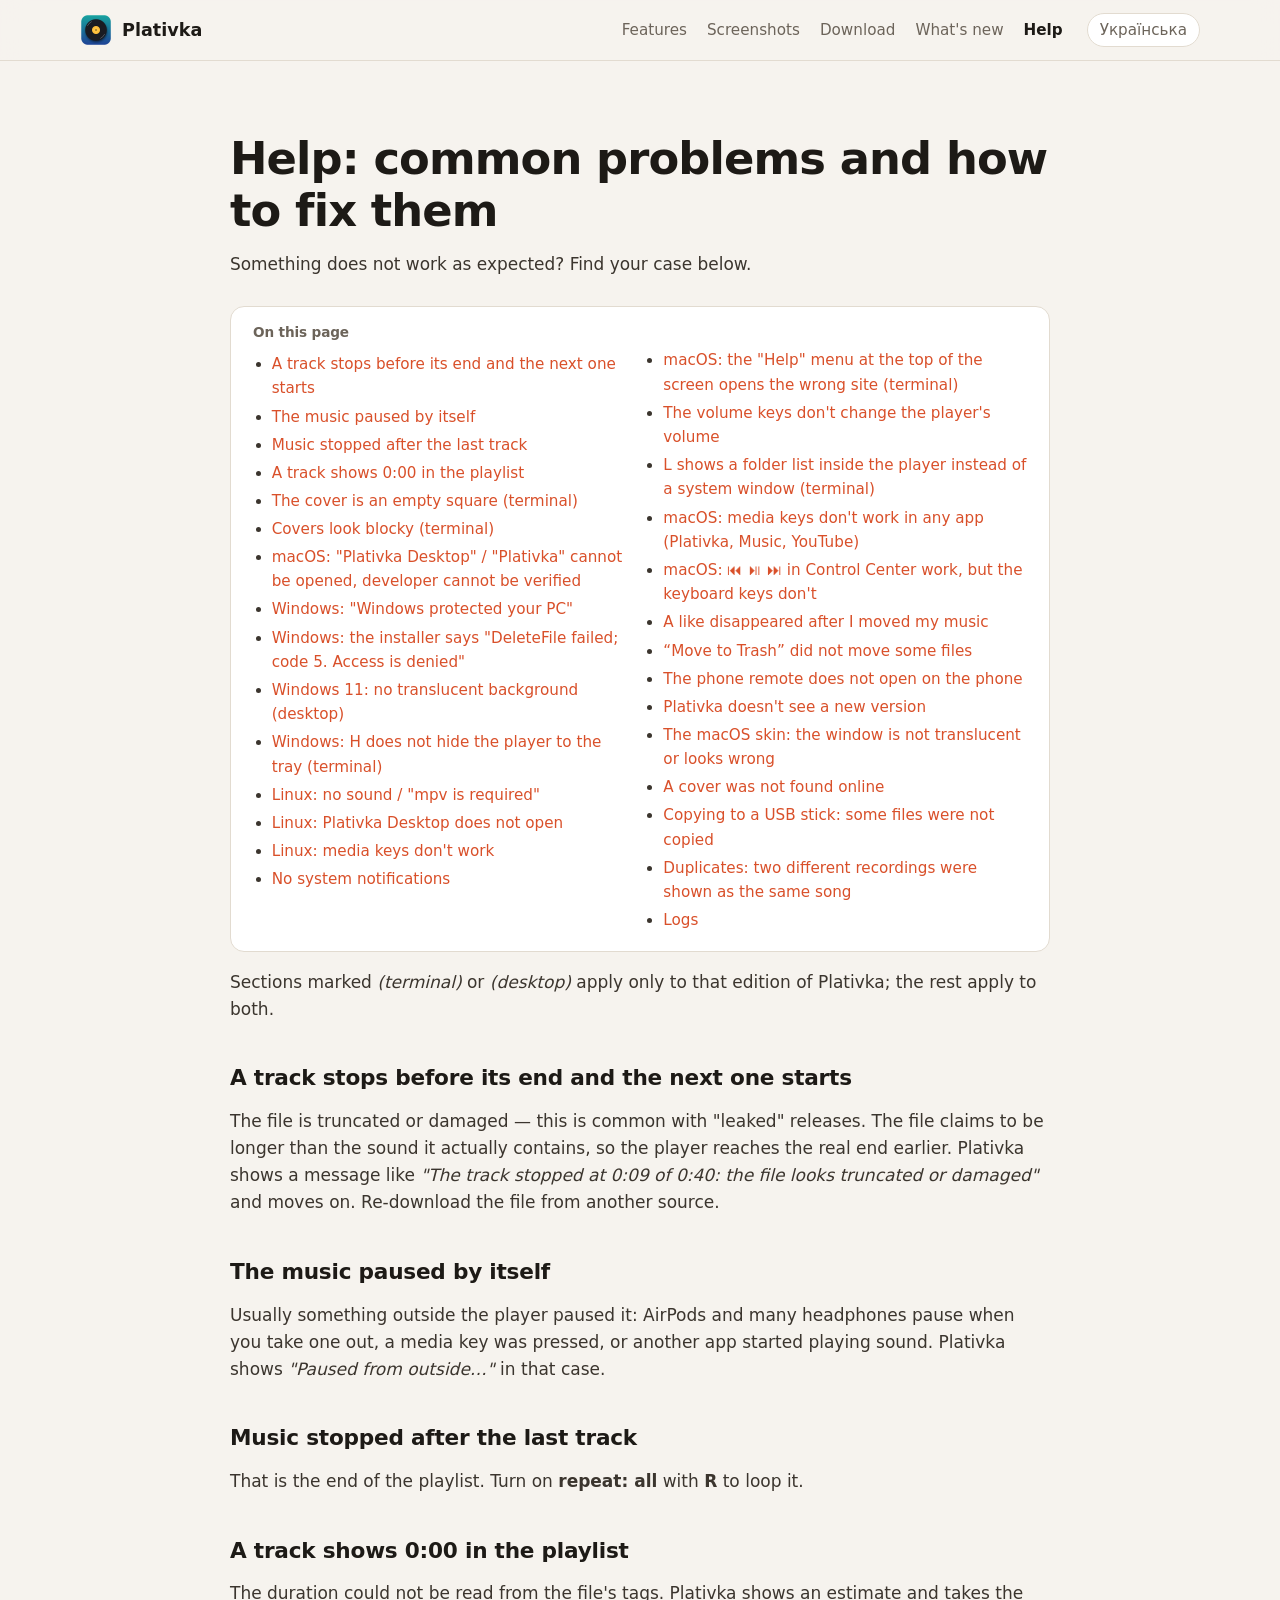
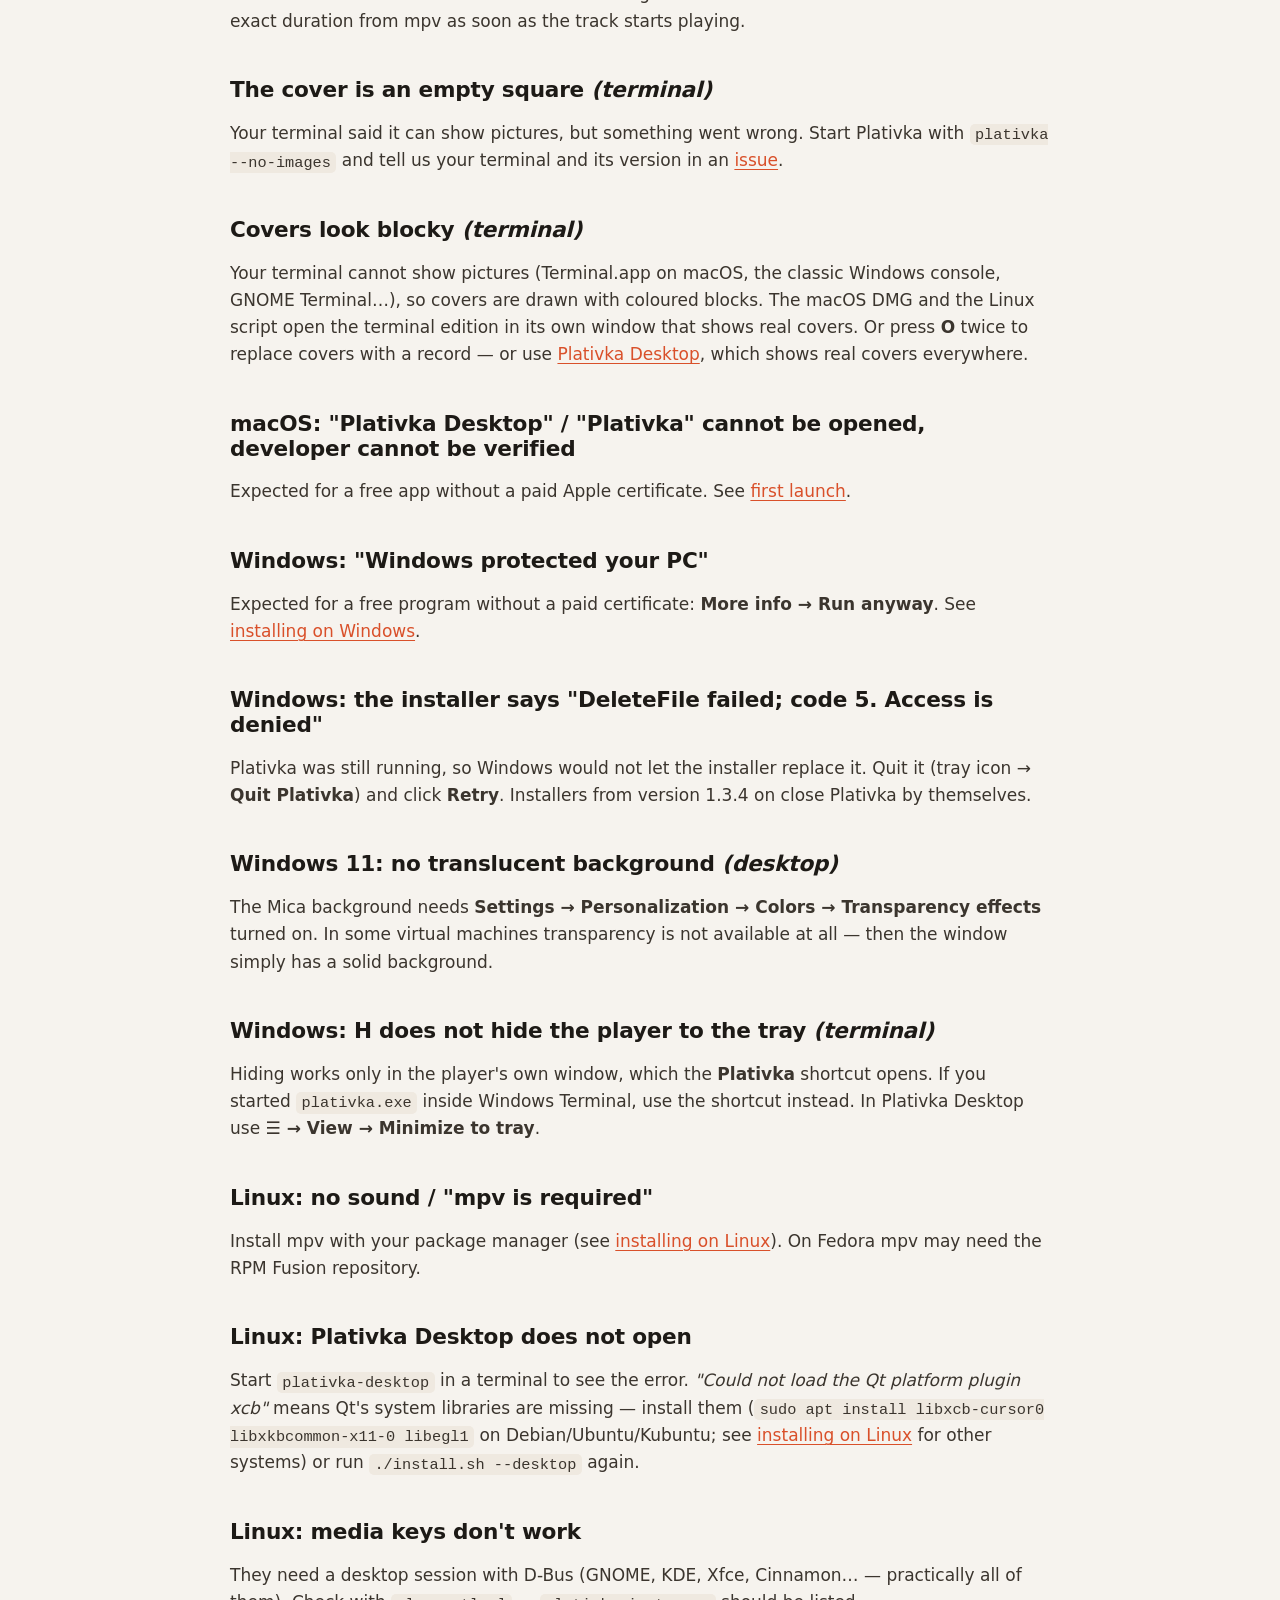
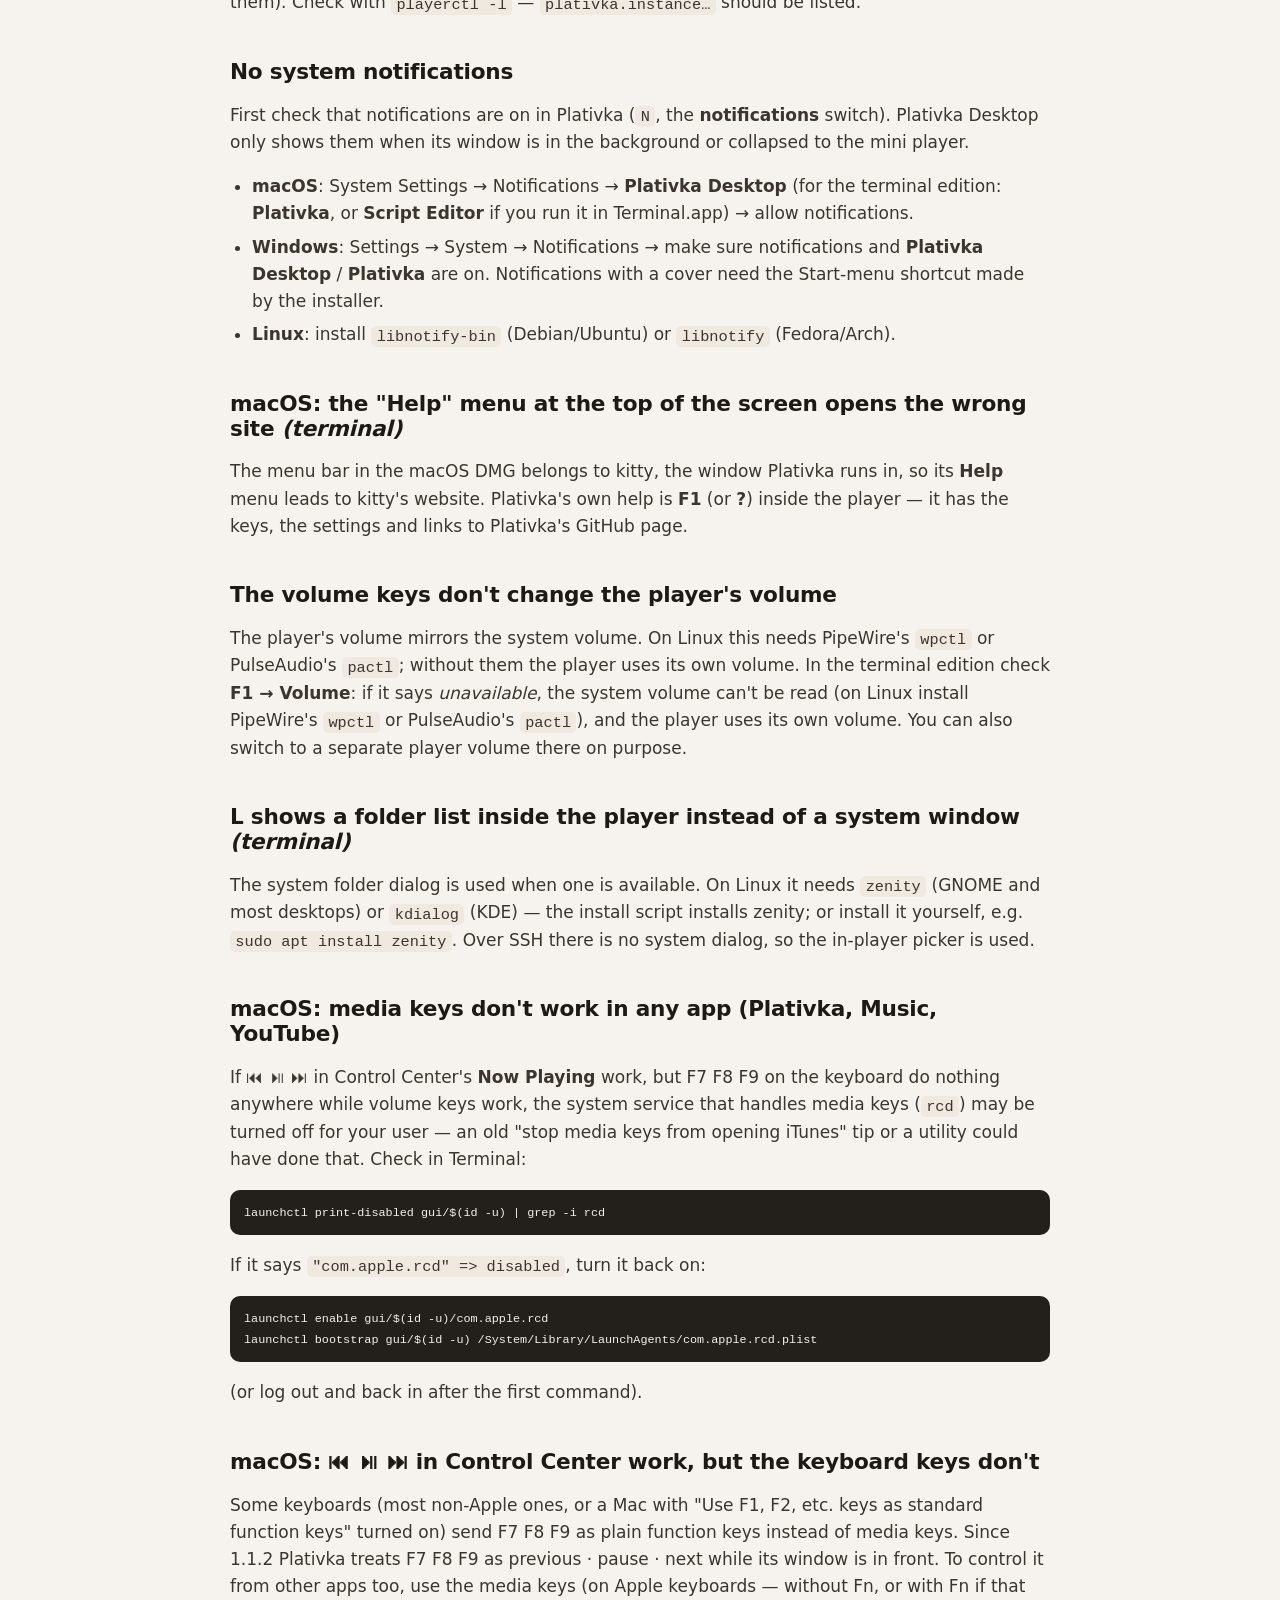
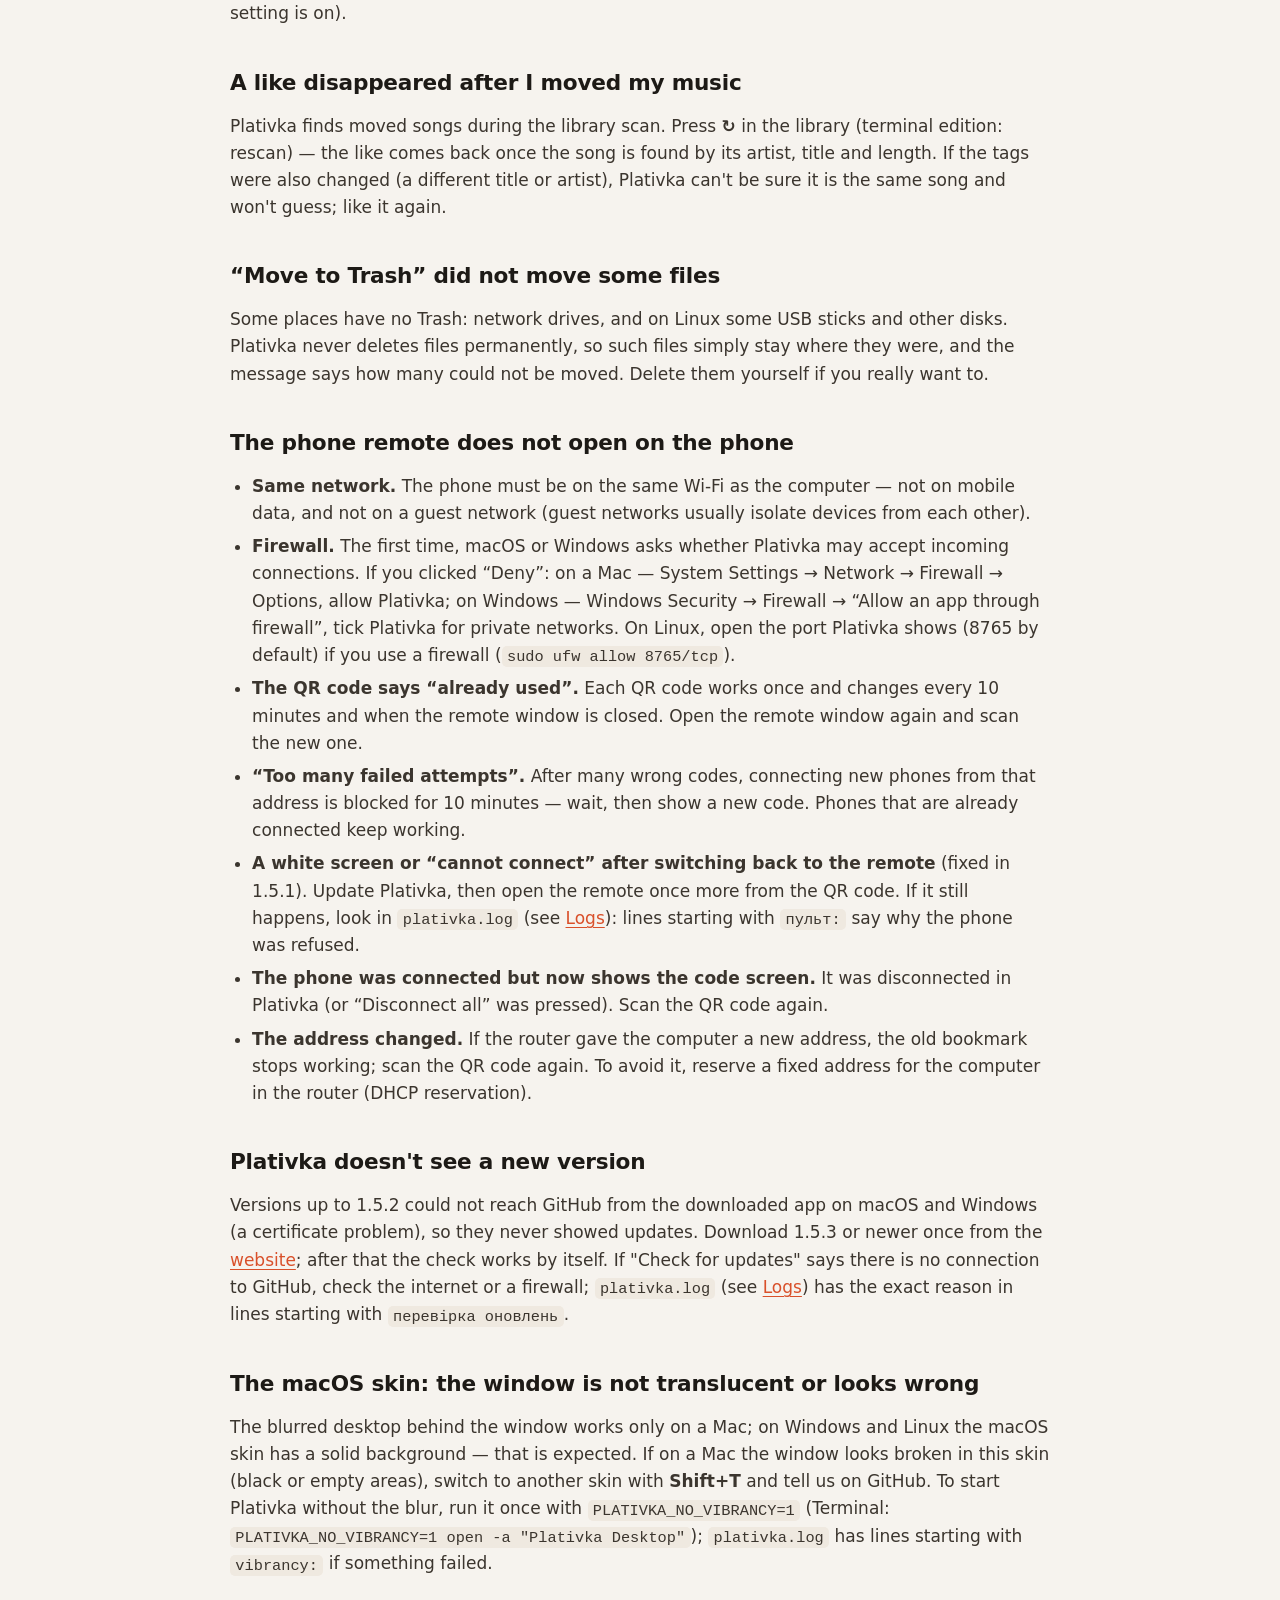
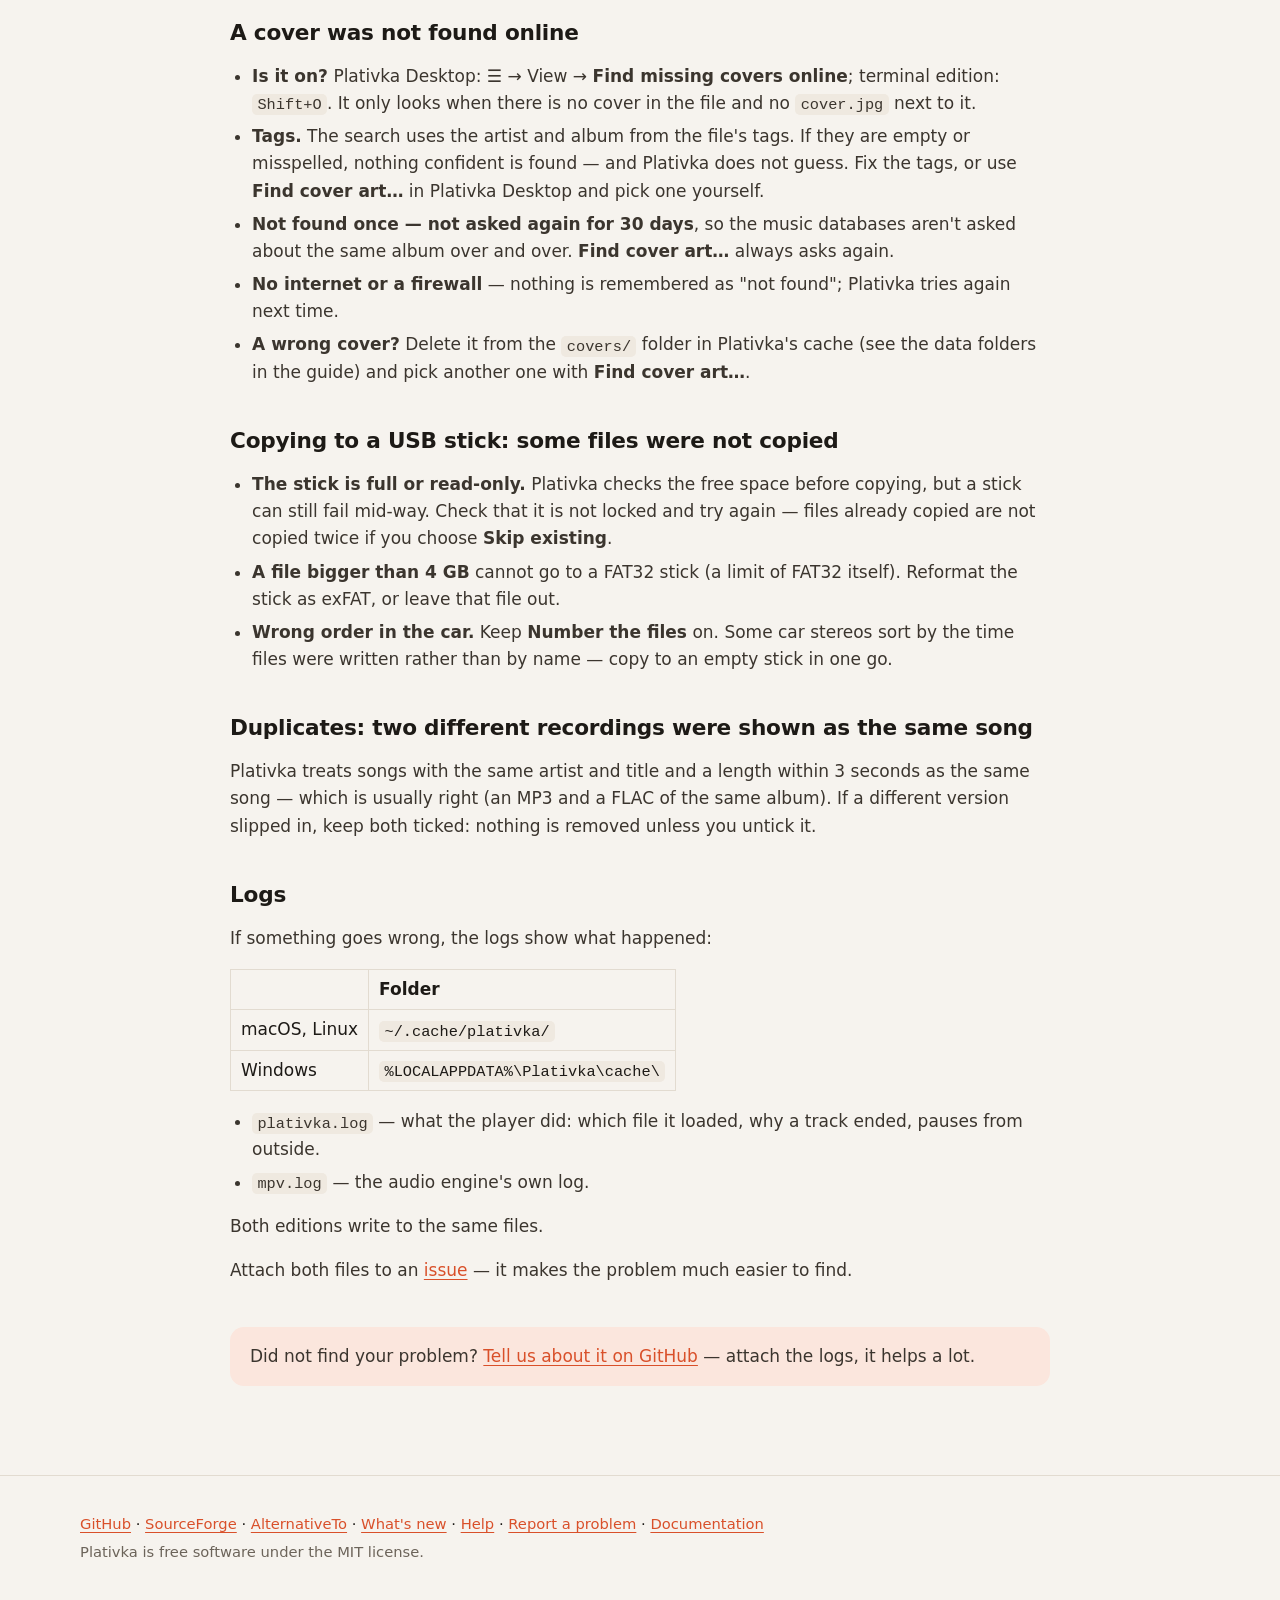
==== commit 8f15a015: "Release 1.6.0: skins and a smaller compact view Co-Authored-By: Claude Opus 5.5 <noreply@anthropic.c" ====
--- a/docs/help/index.html
+++ b/docs/help/index.html
@@ -34,7 +34,7 @@
 <main class="wrap sec prose">
   <h1>Help: common problems and how to fix them</h1>
   <p class="sub">Something does not work as expected? Find your case below.</p>
-  <nav class="toc" aria-label="On this page"><h2>On this page</h2><ul><li><a href="#a-track-stops-before-its-end-and-the-next-one-starts">A track stops before its end and the next one starts</a></li><li><a href="#the-music-paused-by-itself">The music paused by itself</a></li><li><a href="#music-stopped-after-the-last-track">Music stopped after the last track</a></li><li><a href="#a-track-shows-000-in-the-playlist">A track shows 0:00 in the playlist</a></li><li><a href="#the-cover-is-an-empty-square-terminal">The cover is an empty square (terminal)</a></li><li><a href="#covers-look-blocky-terminal">Covers look blocky (terminal)</a></li><li><a href="#macos-plativka-desktop-plativka-cannot-be-opened-developer-cannot-be-verified">macOS: "Plativka Desktop" / "Plativka" cannot be opened, developer cannot be verified</a></li><li><a href="#windows-windows-protected-your-pc">Windows: "Windows protected your PC"</a></li><li><a href="#windows-the-installer-says-deletefile-failed-code-5-access-is-denied">Windows: the installer says "DeleteFile failed; code 5. Access is denied"</a></li><li><a href="#windows-11-no-translucent-background-desktop">Windows 11: no translucent background (desktop)</a></li><li><a href="#windows-h-does-not-hide-the-player-to-the-tray-terminal">Windows: H does not hide the player to the tray (terminal)</a></li><li><a href="#linux-no-sound-mpv-is-required">Linux: no sound / "mpv is required"</a></li><li><a href="#linux-plativka-desktop-does-not-open">Linux: Plativka Desktop does not open</a></li><li><a href="#linux-media-keys-dont-work">Linux: media keys don't work</a></li><li><a href="#no-system-notifications">No system notifications</a></li><li><a href="#macos-the-help-menu-at-the-top-of-the-screen-opens-the-wrong-site-terminal">macOS: the "Help" menu at the top of the screen opens the wrong site (terminal)</a></li><li><a href="#the-volume-keys-dont-change-the-players-volume">The volume keys don't change the player's volume</a></li><li><a href="#l-shows-a-folder-list-inside-the-player-instead-of-a-system-window-terminal">L shows a folder list inside the player instead of a system window (terminal)</a></li><li><a href="#macos-media-keys-dont-work-in-any-app-plativka-music-youtube">macOS: media keys don't work in any app (Plativka, Music, YouTube)</a></li><li><a href="#macos-in-control-center-work-but-the-keyboard-keys-dont">macOS: ⏮ ⏯ ⏭ in Control Center work, but the keyboard keys don't</a></li><li><a href="#a-like-disappeared-after-i-moved-my-music">A like disappeared after I moved my music</a></li><li><a href="#move-to-trash-did-not-move-some-files">“Move to Trash” did not move some files</a></li><li><a href="#the-phone-remote-does-not-open-on-the-phone">The phone remote does not open on the phone</a></li><li><a href="#plativka-doesnt-see-a-new-version">Plativka doesn't see a new version</a></li><li><a href="#a-cover-was-not-found-online">A cover was not found online</a></li><li><a href="#copying-to-a-usb-stick-some-files-were-not-copied">Copying to a USB stick: some files were not copied</a></li><li><a href="#duplicates-two-different-recordings-were-shown-as-the-same-song">Duplicates: two different recordings were shown as the same song</a></li><li><a href="#logs">Logs</a></li></ul></nav>
+  <nav class="toc" aria-label="On this page"><h2>On this page</h2><ul><li><a href="#a-track-stops-before-its-end-and-the-next-one-starts">A track stops before its end and the next one starts</a></li><li><a href="#the-music-paused-by-itself">The music paused by itself</a></li><li><a href="#music-stopped-after-the-last-track">Music stopped after the last track</a></li><li><a href="#a-track-shows-000-in-the-playlist">A track shows 0:00 in the playlist</a></li><li><a href="#the-cover-is-an-empty-square-terminal">The cover is an empty square (terminal)</a></li><li><a href="#covers-look-blocky-terminal">Covers look blocky (terminal)</a></li><li><a href="#macos-plativka-desktop-plativka-cannot-be-opened-developer-cannot-be-verified">macOS: "Plativka Desktop" / "Plativka" cannot be opened, developer cannot be verified</a></li><li><a href="#windows-windows-protected-your-pc">Windows: "Windows protected your PC"</a></li><li><a href="#windows-the-installer-says-deletefile-failed-code-5-access-is-denied">Windows: the installer says "DeleteFile failed; code 5. Access is denied"</a></li><li><a href="#windows-11-no-translucent-background-desktop">Windows 11: no translucent background (desktop)</a></li><li><a href="#windows-h-does-not-hide-the-player-to-the-tray-terminal">Windows: H does not hide the player to the tray (terminal)</a></li><li><a href="#linux-no-sound-mpv-is-required">Linux: no sound / "mpv is required"</a></li><li><a href="#linux-plativka-desktop-does-not-open">Linux: Plativka Desktop does not open</a></li><li><a href="#linux-media-keys-dont-work">Linux: media keys don't work</a></li><li><a href="#no-system-notifications">No system notifications</a></li><li><a href="#macos-the-help-menu-at-the-top-of-the-screen-opens-the-wrong-site-terminal">macOS: the "Help" menu at the top of the screen opens the wrong site (terminal)</a></li><li><a href="#the-volume-keys-dont-change-the-players-volume">The volume keys don't change the player's volume</a></li><li><a href="#l-shows-a-folder-list-inside-the-player-instead-of-a-system-window-terminal">L shows a folder list inside the player instead of a system window (terminal)</a></li><li><a href="#macos-media-keys-dont-work-in-any-app-plativka-music-youtube">macOS: media keys don't work in any app (Plativka, Music, YouTube)</a></li><li><a href="#macos-in-control-center-work-but-the-keyboard-keys-dont">macOS: ⏮ ⏯ ⏭ in Control Center work, but the keyboard keys don't</a></li><li><a href="#a-like-disappeared-after-i-moved-my-music">A like disappeared after I moved my music</a></li><li><a href="#move-to-trash-did-not-move-some-files">“Move to Trash” did not move some files</a></li><li><a href="#the-phone-remote-does-not-open-on-the-phone">The phone remote does not open on the phone</a></li><li><a href="#plativka-doesnt-see-a-new-version">Plativka doesn't see a new version</a></li><li><a href="#the-macos-skin-the-window-is-not-translucent-or-looks-wrong">The macOS skin: the window is not translucent or looks wrong</a></li><li><a href="#a-cover-was-not-found-online">A cover was not found online</a></li><li><a href="#copying-to-a-usb-stick-some-files-were-not-copied">Copying to a USB stick: some files were not copied</a></li><li><a href="#duplicates-two-different-recordings-were-shown-as-the-same-song">Duplicates: two different recordings were shown as the same song</a></li><li><a href="#logs">Logs</a></li></ul></nav>
   <p>Sections marked <em>(terminal)</em> or <em>(desktop)</em> apply only to that edition of Plativka; the rest apply to both.</p>
 <h2 id="a-track-stops-before-its-end-and-the-next-one-starts">A track stops before its end and the next one starts</h2>
 <p>The file is truncated or damaged — this is common with "leaked" releases. The file claims to be longer than the sound it actually contains, so the player reaches the real end earlier. Plativka shows a message like <em>"The track stopped at 0:09 of 0:40: the file looks truncated or damaged"</em> and moves on. Re-download the file from another source.</p>
@@ -104,6 +104,8 @@
 </ul>
 <h2 id="plativka-doesnt-see-a-new-version">Plativka doesn't see a new version</h2>
 <p>Versions up to 1.5.2 could not reach GitHub from the downloaded app on macOS and Windows (a certificate problem), so they never showed updates. Download 1.5.3 or newer once from the <a href="https://dkindratyuk-web.github.io/plativka/">website</a>; after that the check works by itself. If "Check for updates" says there is no connection to GitHub, check the internet or a firewall; <code>plativka.log</code> (see <a href="#logs">Logs</a>) has the exact reason in lines starting with <code>перевірка оновлень</code>.</p>
+<h2 id="the-macos-skin-the-window-is-not-translucent-or-looks-wrong">The macOS skin: the window is not translucent or looks wrong</h2>
+<p>The blurred desktop behind the window works only on a Mac; on Windows and Linux the macOS skin has a solid background — that is expected. If on a Mac the window looks broken in this skin (black or empty areas), switch to another skin with <strong>Shift+T</strong> and tell us on GitHub. To start Plativka without the blur, run it once with <code>PLATIVKA_NO_VIBRANCY=1</code> (Terminal: <code>PLATIVKA_NO_VIBRANCY=1 open -a "Plativka Desktop"</code>); <code>plativka.log</code> has lines starting with <code>vibrancy:</code> if something failed.</p>
 <h2 id="a-cover-was-not-found-online">A cover was not found online</h2>
 <ul>
 <li><strong>Is it on?</strong> Plativka Desktop: ☰ → View → <strong>Find missing covers online</strong>; terminal edition: <code>Shift+O</code>. It only looks when there is no cover in the file and no <code>cover.jpg</code> next to it.</li>
--- a/docs/site.css
+++ b/docs/site.css
@@ -90,6 +90,11 @@
 .rows li:last-child { border-bottom: 1px solid var(--line); }
 /* два стовпці: текст і список */
 .split { display: grid; grid-template-columns: 5fr 7fr; gap: 56px; align-items: start; }
+.skins-shot { margin: 28px 0 0; }
+.skins-shot img, .skins-mini img { width: 100%; height: auto; display: block; }
+.skins-mini { margin-top: 36px; align-items: center; }
+.skins-mini figure { margin: 0; max-width: 460px; justify-self: end; width: 100%; }
+.soon { font-weight: 500; }
 .split-rev .split-text { order: 2; }
 .split .sub { margin-bottom: 18px; }
 .aside { color: var(--muted); font-size: 1rem; line-height: 1.65; margin: 0 0 14px; max-width: 34em; }
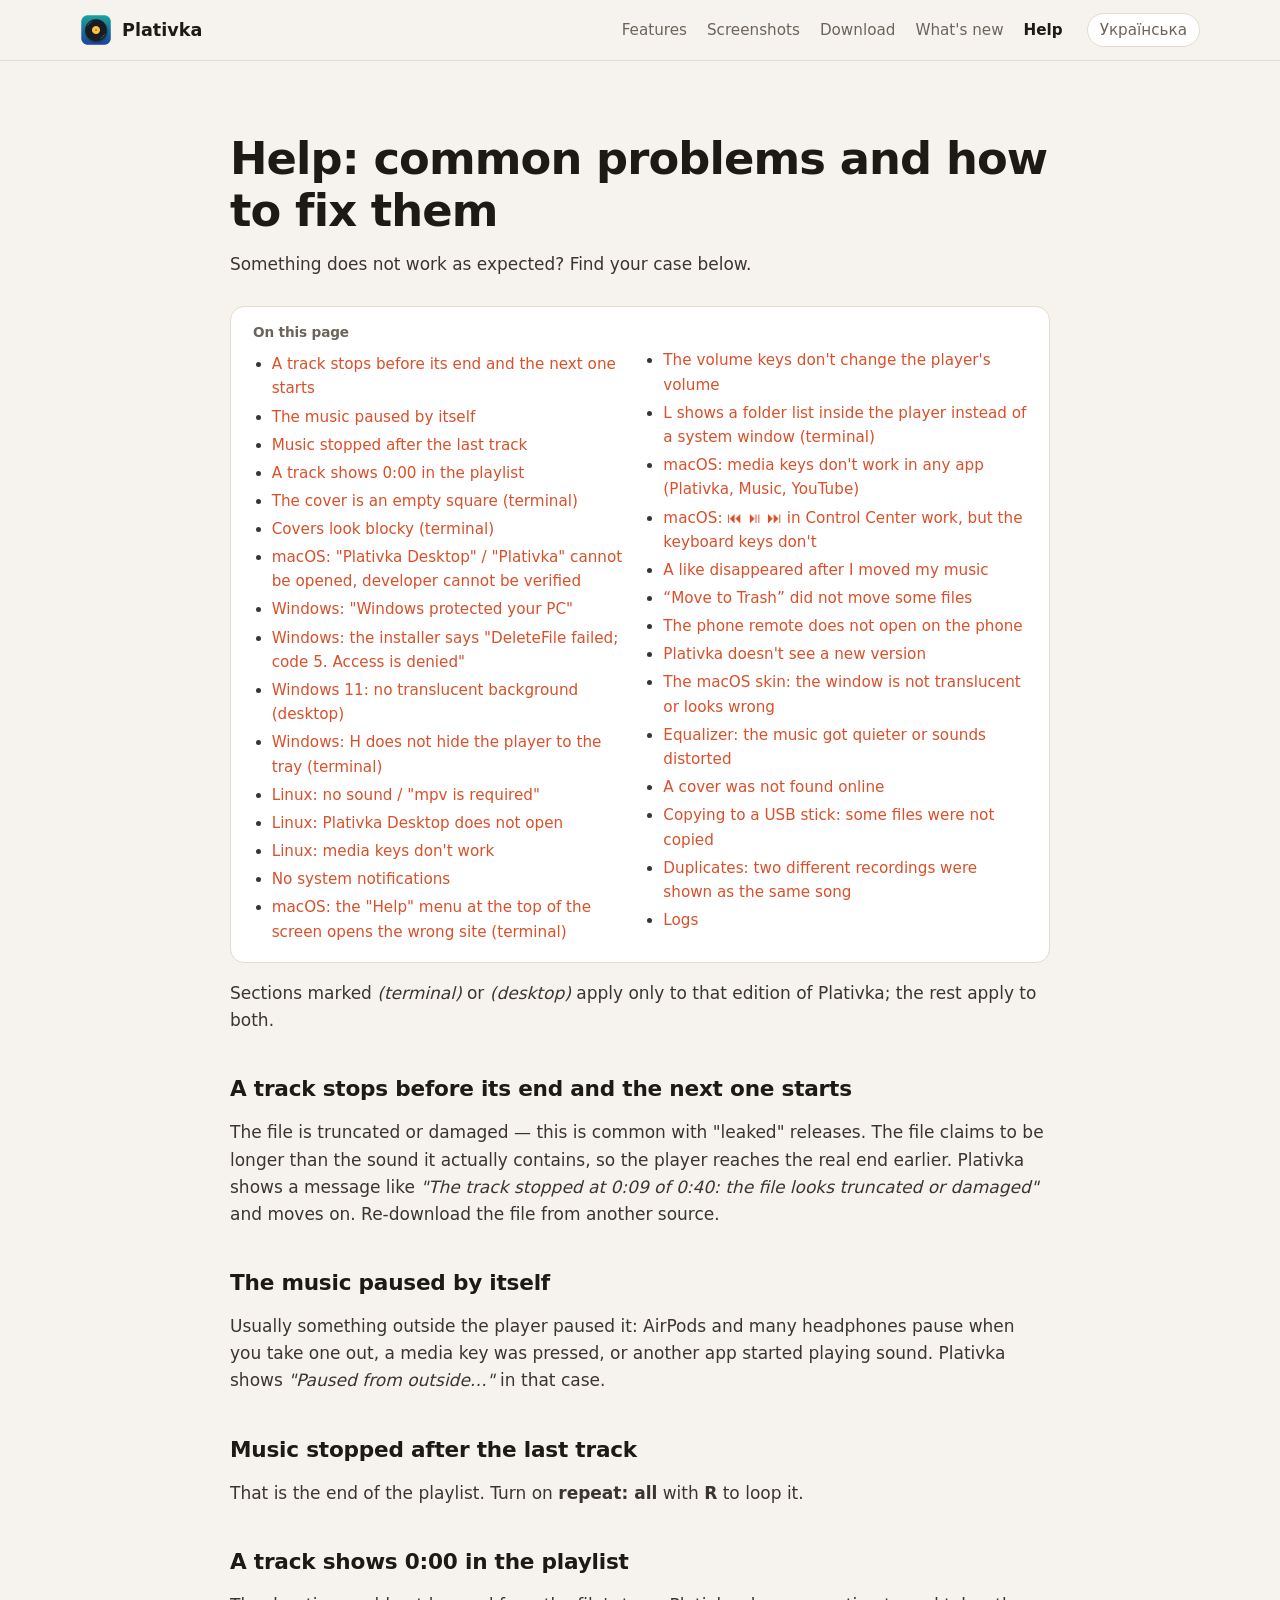
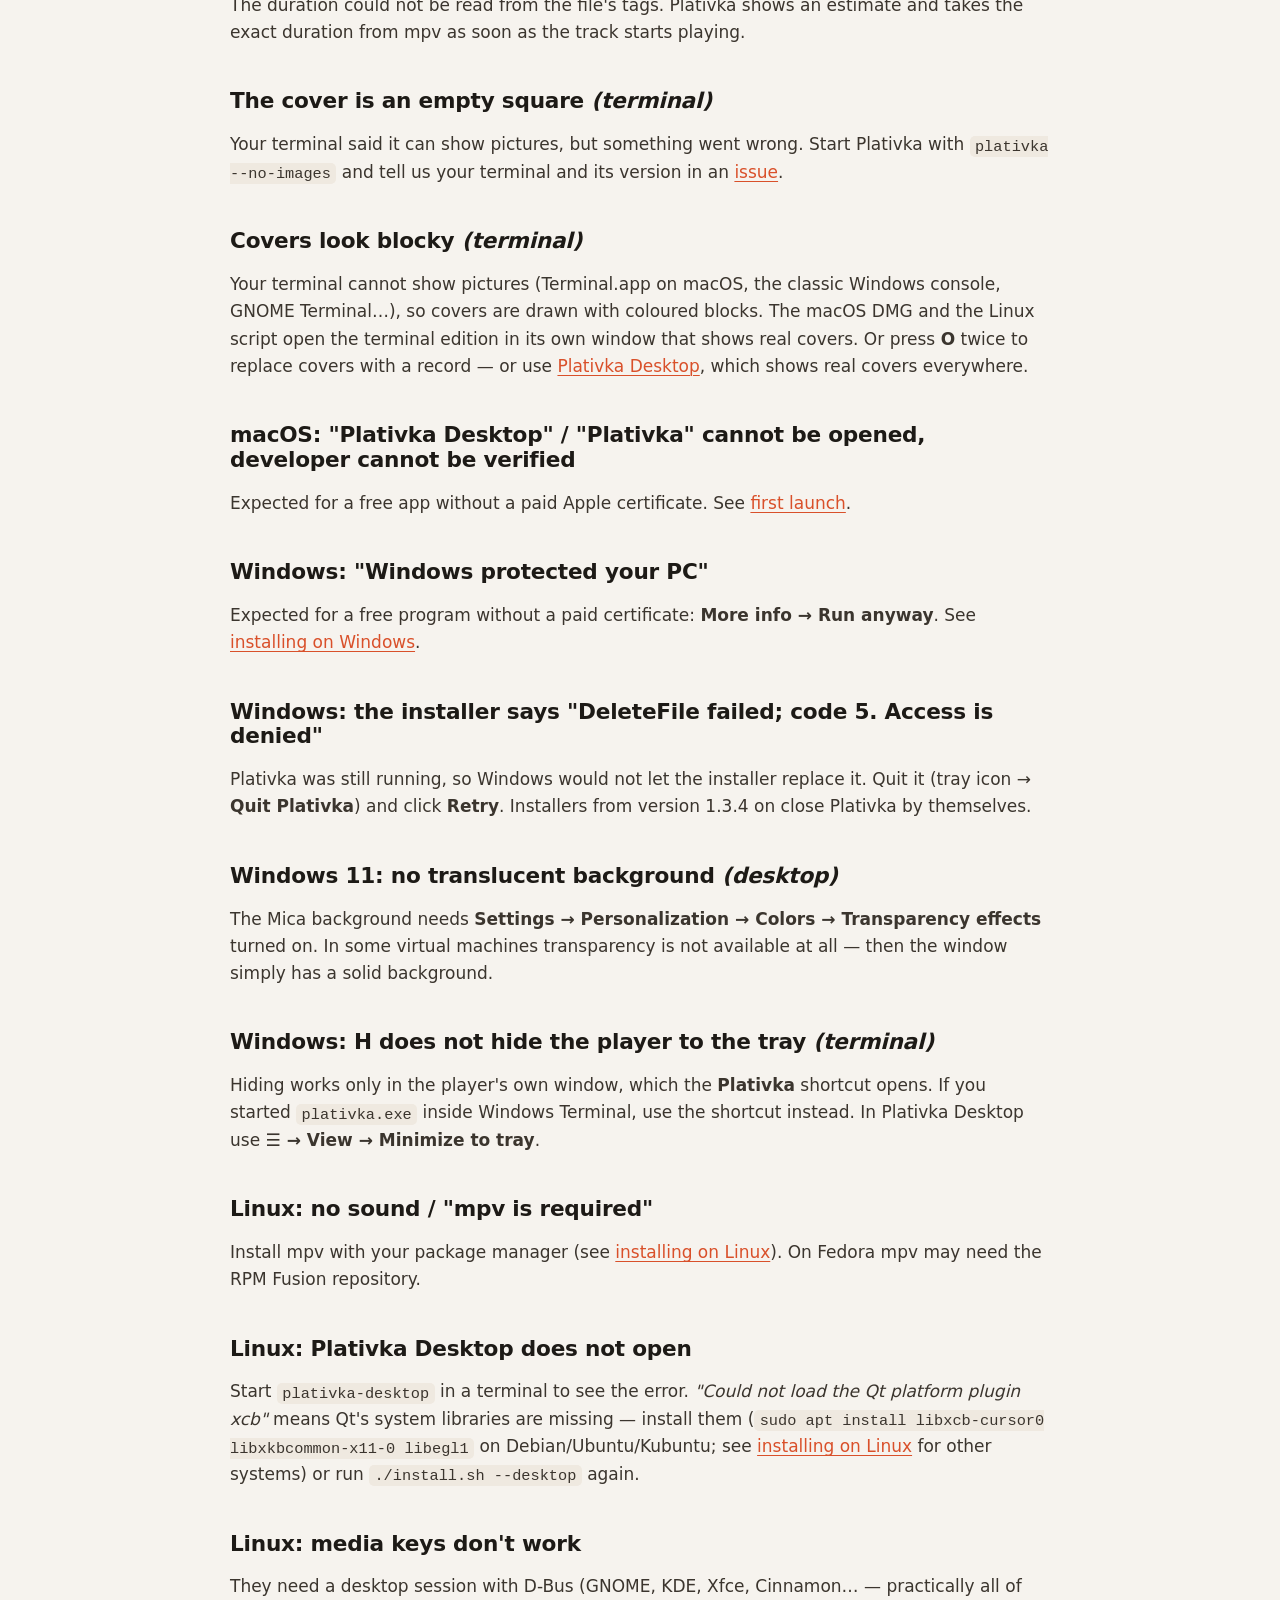
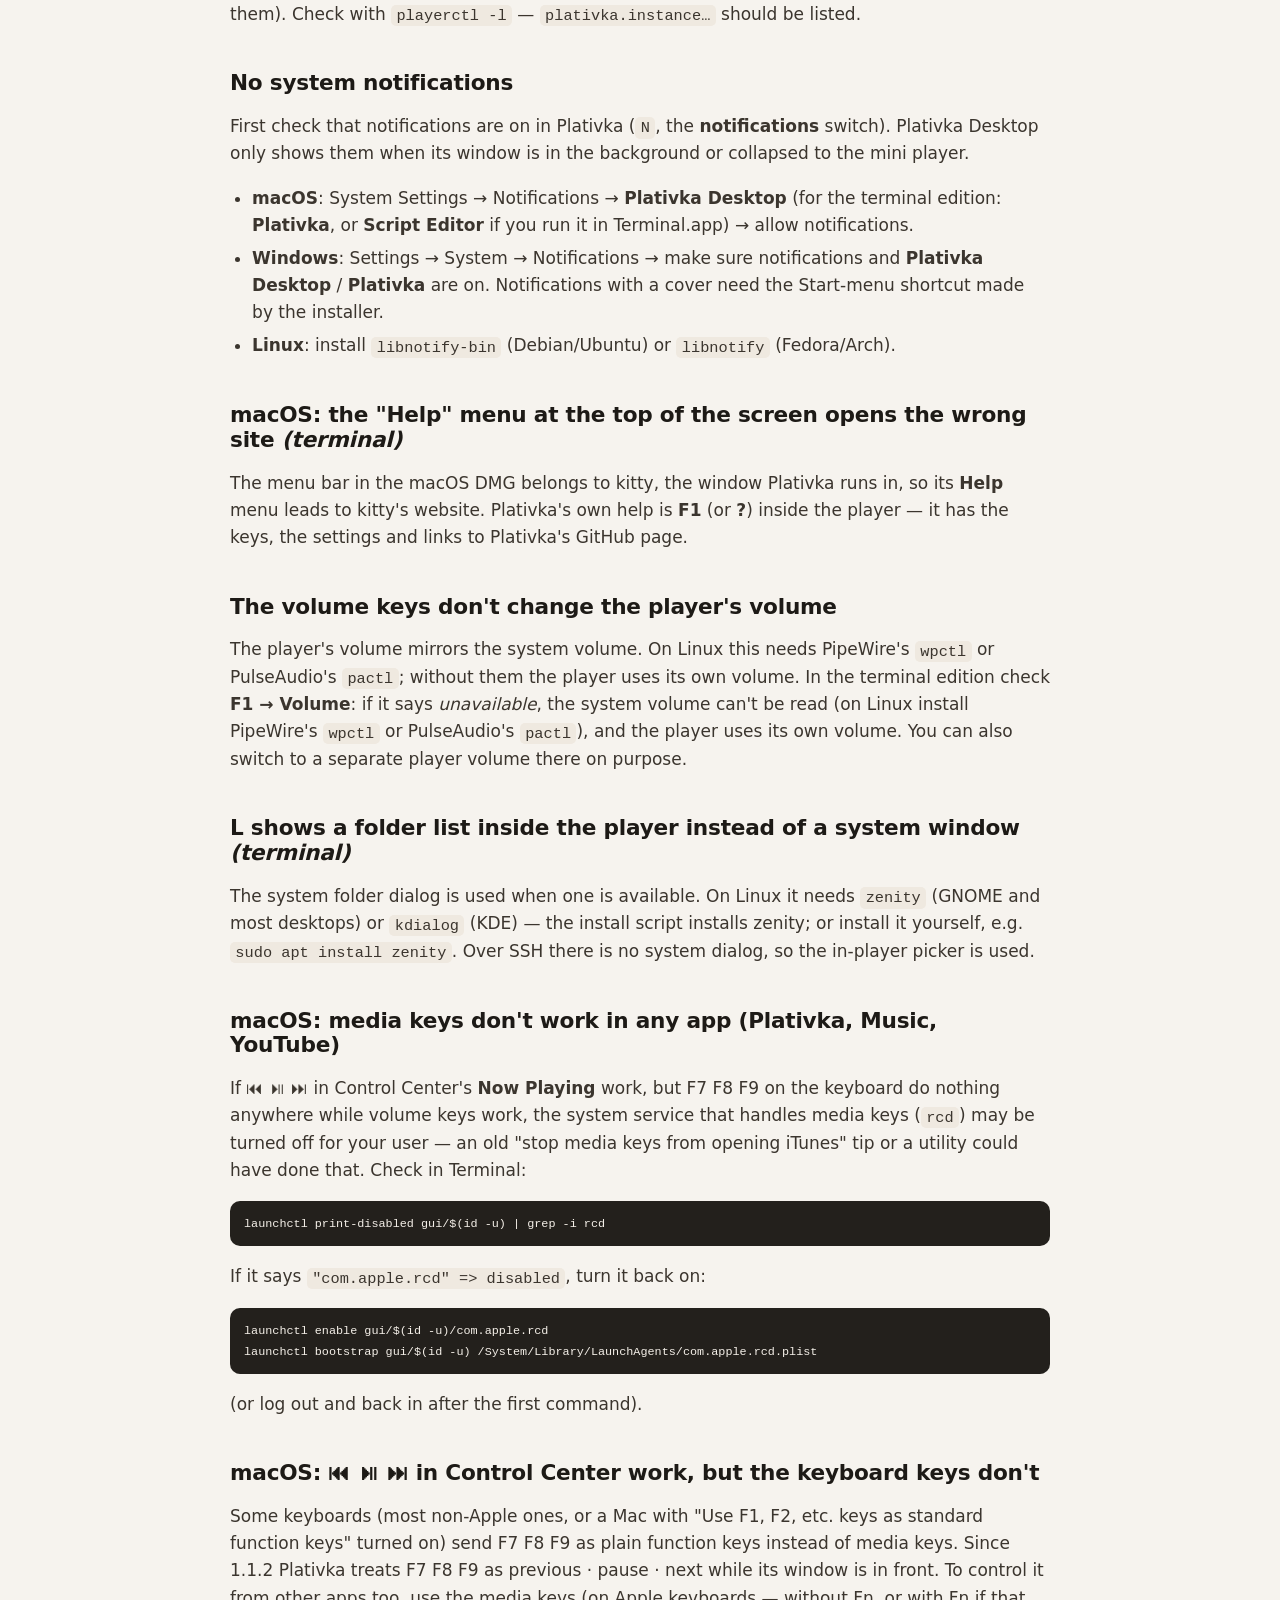
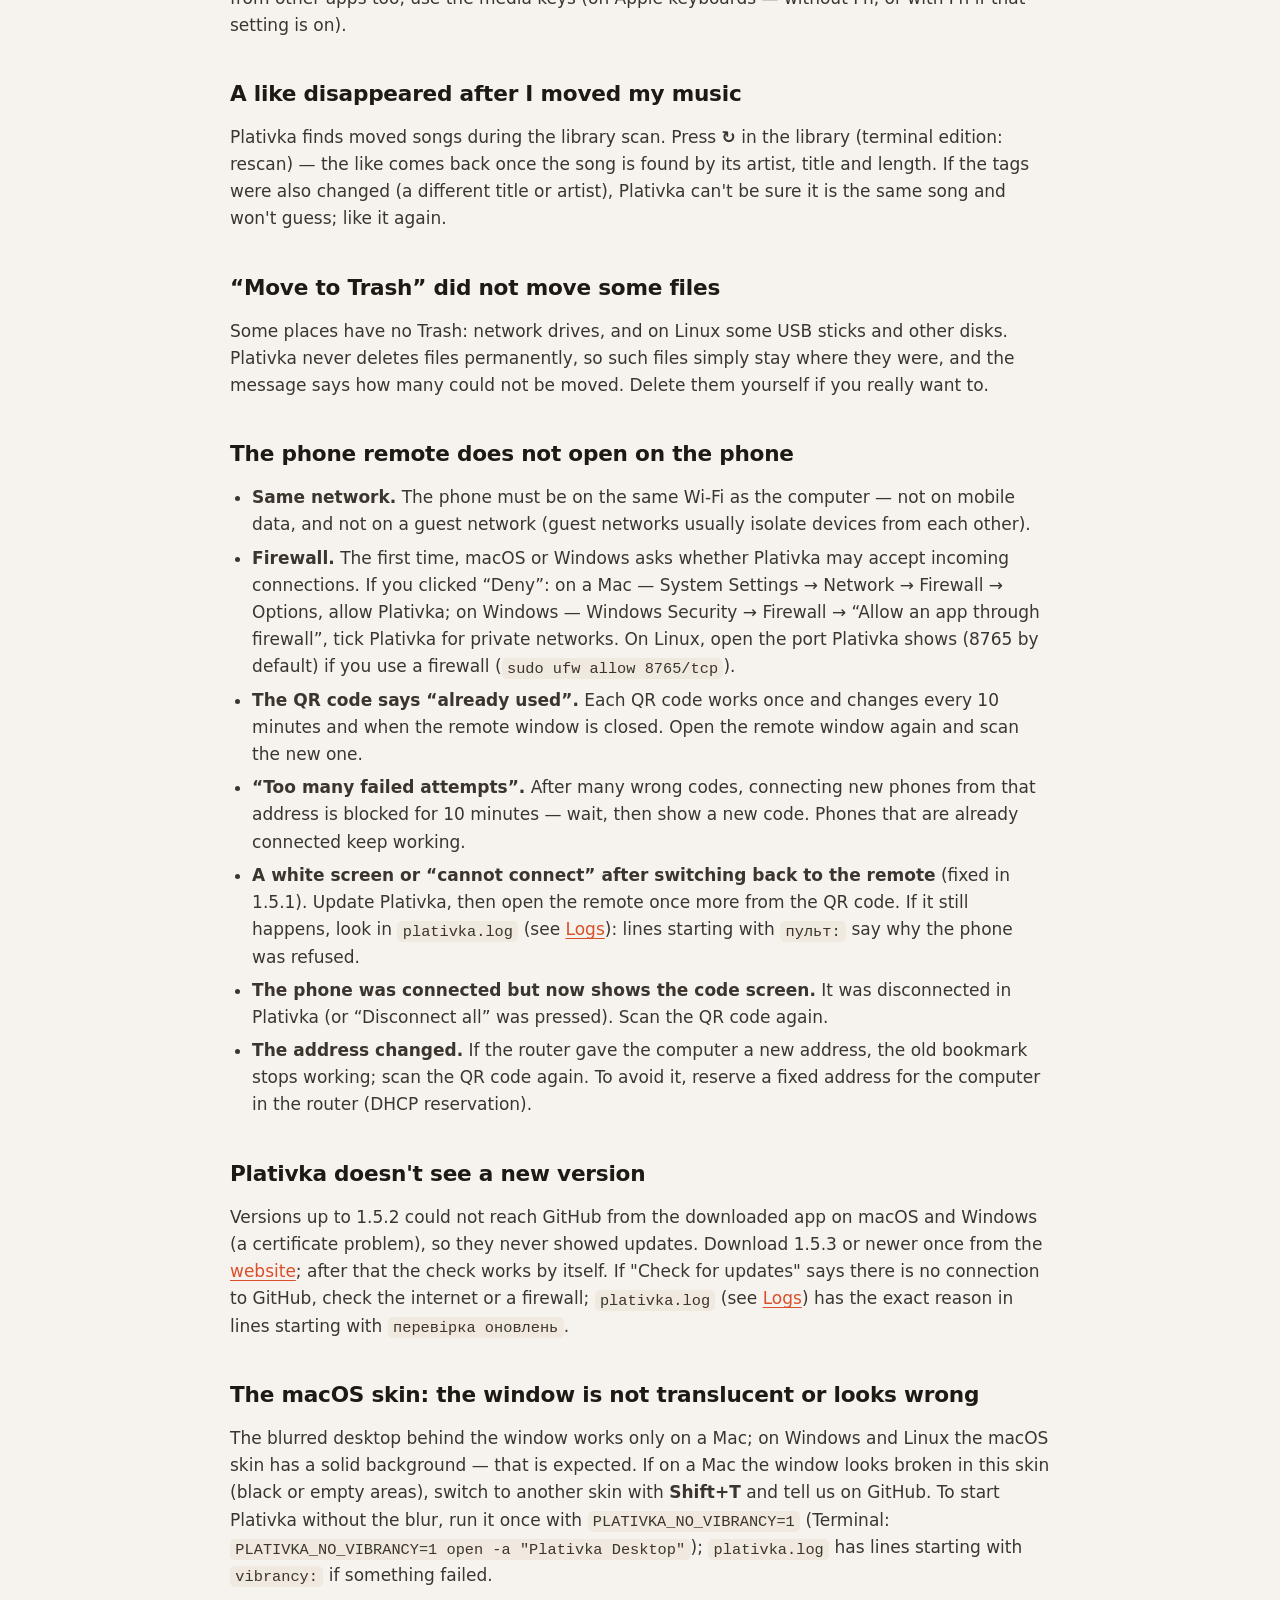
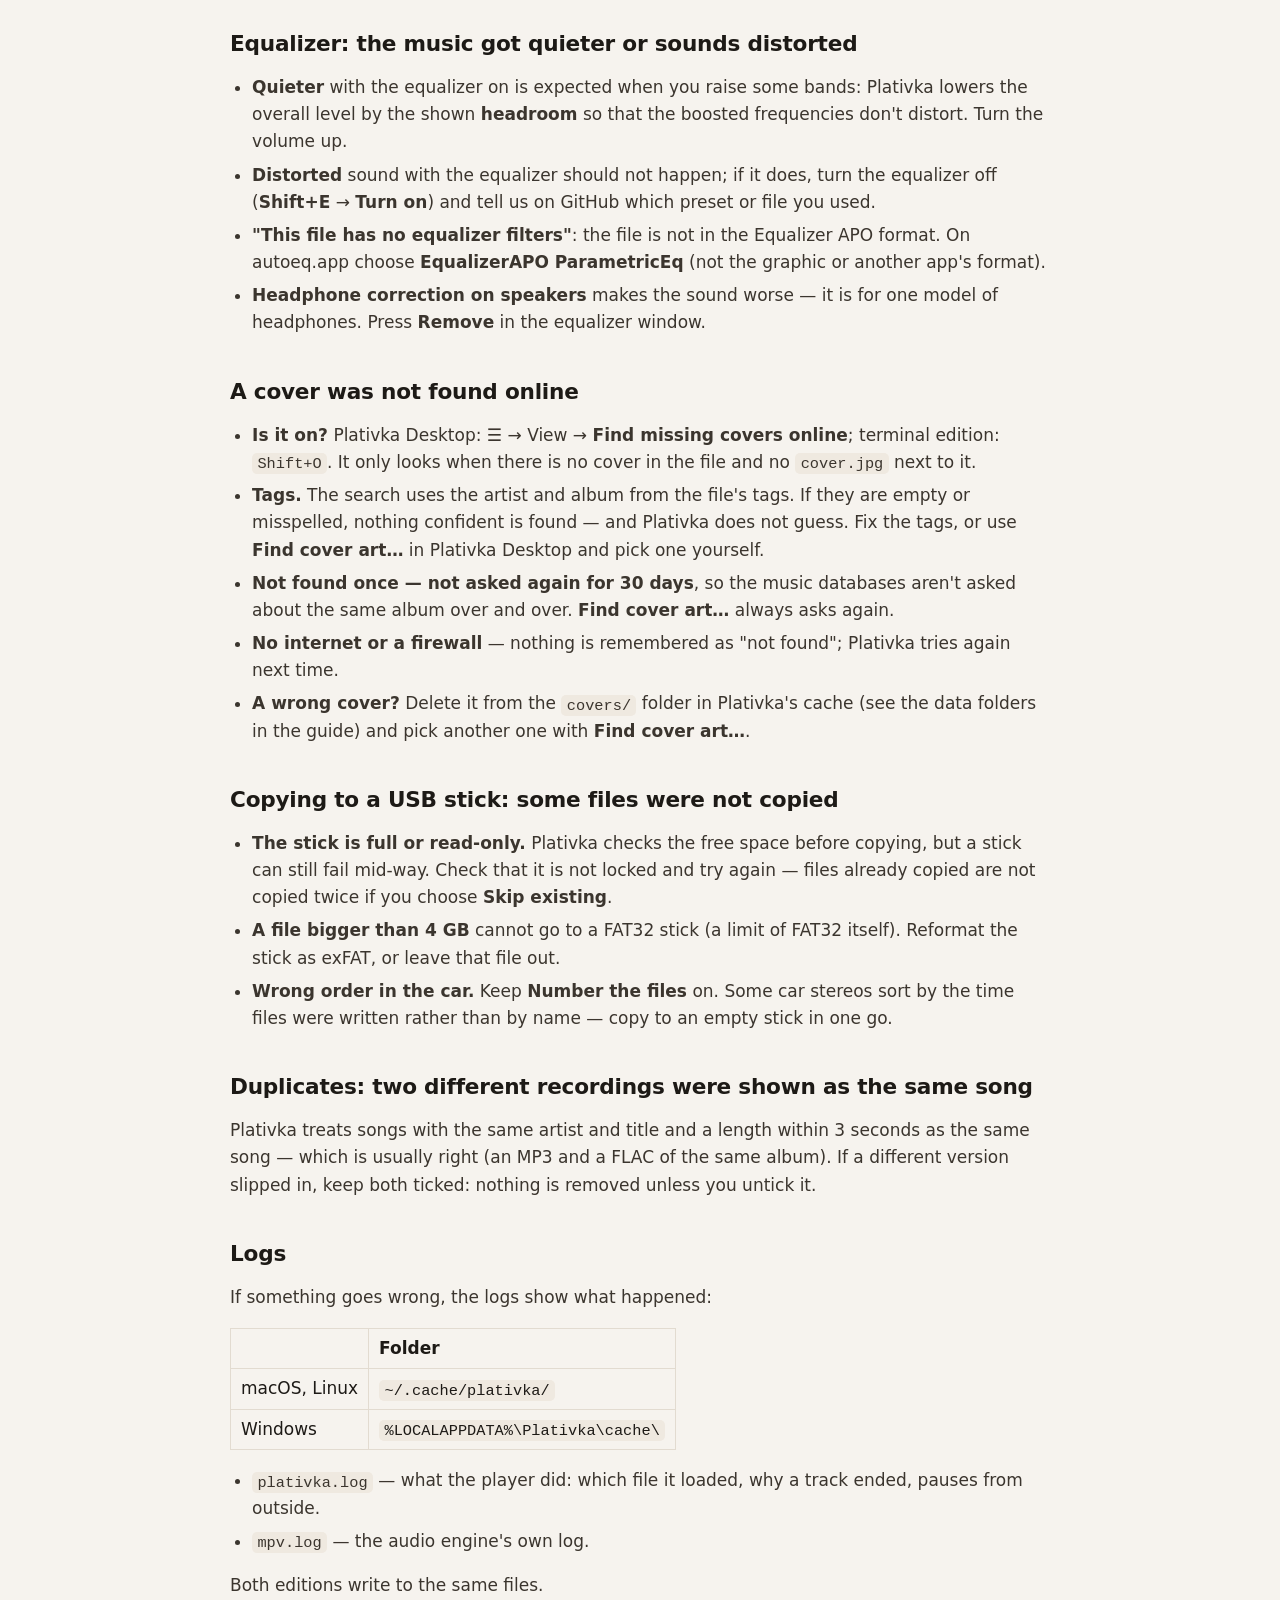
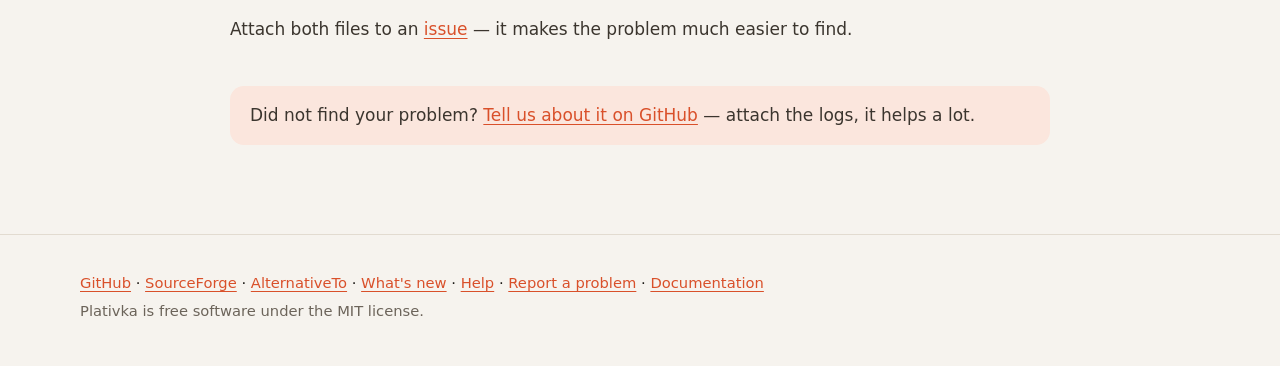
==== commit da96e92d: "Equalizer: 10 bands, presets, automatic headroom, AutoEQ headphone correction - eq.py: AutoEQ / Equa" ====
--- a/docs/help/index.html
+++ b/docs/help/index.html
@@ -34,7 +34,7 @@
 <main class="wrap sec prose">
   <h1>Help: common problems and how to fix them</h1>
   <p class="sub">Something does not work as expected? Find your case below.</p>
-  <nav class="toc" aria-label="On this page"><h2>On this page</h2><ul><li><a href="#a-track-stops-before-its-end-and-the-next-one-starts">A track stops before its end and the next one starts</a></li><li><a href="#the-music-paused-by-itself">The music paused by itself</a></li><li><a href="#music-stopped-after-the-last-track">Music stopped after the last track</a></li><li><a href="#a-track-shows-000-in-the-playlist">A track shows 0:00 in the playlist</a></li><li><a href="#the-cover-is-an-empty-square-terminal">The cover is an empty square (terminal)</a></li><li><a href="#covers-look-blocky-terminal">Covers look blocky (terminal)</a></li><li><a href="#macos-plativka-desktop-plativka-cannot-be-opened-developer-cannot-be-verified">macOS: "Plativka Desktop" / "Plativka" cannot be opened, developer cannot be verified</a></li><li><a href="#windows-windows-protected-your-pc">Windows: "Windows protected your PC"</a></li><li><a href="#windows-the-installer-says-deletefile-failed-code-5-access-is-denied">Windows: the installer says "DeleteFile failed; code 5. Access is denied"</a></li><li><a href="#windows-11-no-translucent-background-desktop">Windows 11: no translucent background (desktop)</a></li><li><a href="#windows-h-does-not-hide-the-player-to-the-tray-terminal">Windows: H does not hide the player to the tray (terminal)</a></li><li><a href="#linux-no-sound-mpv-is-required">Linux: no sound / "mpv is required"</a></li><li><a href="#linux-plativka-desktop-does-not-open">Linux: Plativka Desktop does not open</a></li><li><a href="#linux-media-keys-dont-work">Linux: media keys don't work</a></li><li><a href="#no-system-notifications">No system notifications</a></li><li><a href="#macos-the-help-menu-at-the-top-of-the-screen-opens-the-wrong-site-terminal">macOS: the "Help" menu at the top of the screen opens the wrong site (terminal)</a></li><li><a href="#the-volume-keys-dont-change-the-players-volume">The volume keys don't change the player's volume</a></li><li><a href="#l-shows-a-folder-list-inside-the-player-instead-of-a-system-window-terminal">L shows a folder list inside the player instead of a system window (terminal)</a></li><li><a href="#macos-media-keys-dont-work-in-any-app-plativka-music-youtube">macOS: media keys don't work in any app (Plativka, Music, YouTube)</a></li><li><a href="#macos-in-control-center-work-but-the-keyboard-keys-dont">macOS: ⏮ ⏯ ⏭ in Control Center work, but the keyboard keys don't</a></li><li><a href="#a-like-disappeared-after-i-moved-my-music">A like disappeared after I moved my music</a></li><li><a href="#move-to-trash-did-not-move-some-files">“Move to Trash” did not move some files</a></li><li><a href="#the-phone-remote-does-not-open-on-the-phone">The phone remote does not open on the phone</a></li><li><a href="#plativka-doesnt-see-a-new-version">Plativka doesn't see a new version</a></li><li><a href="#the-macos-skin-the-window-is-not-translucent-or-looks-wrong">The macOS skin: the window is not translucent or looks wrong</a></li><li><a href="#a-cover-was-not-found-online">A cover was not found online</a></li><li><a href="#copying-to-a-usb-stick-some-files-were-not-copied">Copying to a USB stick: some files were not copied</a></li><li><a href="#duplicates-two-different-recordings-were-shown-as-the-same-song">Duplicates: two different recordings were shown as the same song</a></li><li><a href="#logs">Logs</a></li></ul></nav>
+  <nav class="toc" aria-label="On this page"><h2>On this page</h2><ul><li><a href="#a-track-stops-before-its-end-and-the-next-one-starts">A track stops before its end and the next one starts</a></li><li><a href="#the-music-paused-by-itself">The music paused by itself</a></li><li><a href="#music-stopped-after-the-last-track">Music stopped after the last track</a></li><li><a href="#a-track-shows-000-in-the-playlist">A track shows 0:00 in the playlist</a></li><li><a href="#the-cover-is-an-empty-square-terminal">The cover is an empty square (terminal)</a></li><li><a href="#covers-look-blocky-terminal">Covers look blocky (terminal)</a></li><li><a href="#macos-plativka-desktop-plativka-cannot-be-opened-developer-cannot-be-verified">macOS: "Plativka Desktop" / "Plativka" cannot be opened, developer cannot be verified</a></li><li><a href="#windows-windows-protected-your-pc">Windows: "Windows protected your PC"</a></li><li><a href="#windows-the-installer-says-deletefile-failed-code-5-access-is-denied">Windows: the installer says "DeleteFile failed; code 5. Access is denied"</a></li><li><a href="#windows-11-no-translucent-background-desktop">Windows 11: no translucent background (desktop)</a></li><li><a href="#windows-h-does-not-hide-the-player-to-the-tray-terminal">Windows: H does not hide the player to the tray (terminal)</a></li><li><a href="#linux-no-sound-mpv-is-required">Linux: no sound / "mpv is required"</a></li><li><a href="#linux-plativka-desktop-does-not-open">Linux: Plativka Desktop does not open</a></li><li><a href="#linux-media-keys-dont-work">Linux: media keys don't work</a></li><li><a href="#no-system-notifications">No system notifications</a></li><li><a href="#macos-the-help-menu-at-the-top-of-the-screen-opens-the-wrong-site-terminal">macOS: the "Help" menu at the top of the screen opens the wrong site (terminal)</a></li><li><a href="#the-volume-keys-dont-change-the-players-volume">The volume keys don't change the player's volume</a></li><li><a href="#l-shows-a-folder-list-inside-the-player-instead-of-a-system-window-terminal">L shows a folder list inside the player instead of a system window (terminal)</a></li><li><a href="#macos-media-keys-dont-work-in-any-app-plativka-music-youtube">macOS: media keys don't work in any app (Plativka, Music, YouTube)</a></li><li><a href="#macos-in-control-center-work-but-the-keyboard-keys-dont">macOS: ⏮ ⏯ ⏭ in Control Center work, but the keyboard keys don't</a></li><li><a href="#a-like-disappeared-after-i-moved-my-music">A like disappeared after I moved my music</a></li><li><a href="#move-to-trash-did-not-move-some-files">“Move to Trash” did not move some files</a></li><li><a href="#the-phone-remote-does-not-open-on-the-phone">The phone remote does not open on the phone</a></li><li><a href="#plativka-doesnt-see-a-new-version">Plativka doesn't see a new version</a></li><li><a href="#the-macos-skin-the-window-is-not-translucent-or-looks-wrong">The macOS skin: the window is not translucent or looks wrong</a></li><li><a href="#equalizer-the-music-got-quieter-or-sounds-distorted">Equalizer: the music got quieter or sounds distorted</a></li><li><a href="#a-cover-was-not-found-online">A cover was not found online</a></li><li><a href="#copying-to-a-usb-stick-some-files-were-not-copied">Copying to a USB stick: some files were not copied</a></li><li><a href="#duplicates-two-different-recordings-were-shown-as-the-same-song">Duplicates: two different recordings were shown as the same song</a></li><li><a href="#logs">Logs</a></li></ul></nav>
   <p>Sections marked <em>(terminal)</em> or <em>(desktop)</em> apply only to that edition of Plativka; the rest apply to both.</p>
 <h2 id="a-track-stops-before-its-end-and-the-next-one-starts">A track stops before its end and the next one starts</h2>
 <p>The file is truncated or damaged — this is common with "leaked" releases. The file claims to be longer than the sound it actually contains, so the player reaches the real end earlier. Plativka shows a message like <em>"The track stopped at 0:09 of 0:40: the file looks truncated or damaged"</em> and moves on. Re-download the file from another source.</p>
@@ -106,6 +106,13 @@
 <p>Versions up to 1.5.2 could not reach GitHub from the downloaded app on macOS and Windows (a certificate problem), so they never showed updates. Download 1.5.3 or newer once from the <a href="https://dkindratyuk-web.github.io/plativka/">website</a>; after that the check works by itself. If "Check for updates" says there is no connection to GitHub, check the internet or a firewall; <code>plativka.log</code> (see <a href="#logs">Logs</a>) has the exact reason in lines starting with <code>перевірка оновлень</code>.</p>
 <h2 id="the-macos-skin-the-window-is-not-translucent-or-looks-wrong">The macOS skin: the window is not translucent or looks wrong</h2>
 <p>The blurred desktop behind the window works only on a Mac; on Windows and Linux the macOS skin has a solid background — that is expected. If on a Mac the window looks broken in this skin (black or empty areas), switch to another skin with <strong>Shift+T</strong> and tell us on GitHub. To start Plativka without the blur, run it once with <code>PLATIVKA_NO_VIBRANCY=1</code> (Terminal: <code>PLATIVKA_NO_VIBRANCY=1 open -a "Plativka Desktop"</code>); <code>plativka.log</code> has lines starting with <code>vibrancy:</code> if something failed.</p>
+<h2 id="equalizer-the-music-got-quieter-or-sounds-distorted">Equalizer: the music got quieter or sounds distorted</h2>
+<ul>
+<li><strong>Quieter</strong> with the equalizer on is expected when you raise some bands: Plativka lowers the overall level by the shown <strong>headroom</strong> so that the boosted frequencies don't distort. Turn the volume up.</li>
+<li><strong>Distorted</strong> sound with the equalizer should not happen; if it does, turn the equalizer off (<strong>Shift+E</strong> → <strong>Turn on</strong>) and tell us on GitHub which preset or file you used.</li>
+<li><strong>"This file has no equalizer filters"</strong>: the file is not in the Equalizer APO format. On autoeq.app choose <strong>EqualizerAPO ParametricEq</strong> (not the graphic or another app's format).</li>
+<li><strong>Headphone correction on speakers</strong> makes the sound worse — it is for one model of headphones. Press <strong>Remove</strong> in the equalizer window.</li>
+</ul>
 <h2 id="a-cover-was-not-found-online">A cover was not found online</h2>
 <ul>
 <li><strong>Is it on?</strong> Plativka Desktop: ☰ → View → <strong>Find missing covers online</strong>; terminal edition: <code>Shift+O</code>. It only looks when there is no cover in the file and no <code>cover.jpg</code> next to it.</li>
--- a/docs/site.css
+++ b/docs/site.css
@@ -95,6 +95,8 @@
 .skins-mini { margin-top: 36px; align-items: center; }
 .skins-mini figure { margin: 0; max-width: 460px; justify-self: end; width: 100%; }
 .soon { font-weight: 500; }
+.eq-shot { margin: 0; }
+.eq-shot img { width: 100%; height: auto; display: block; border-radius: 12px; box-shadow: 0 1px 2px rgba(0,0,0,.06), 0 12px 32px rgba(0,0,0,.10); }
 .split-rev .split-text { order: 2; }
 .split .sub { margin-bottom: 18px; }
 .aside { color: var(--muted); font-size: 1rem; line-height: 1.65; margin: 0 0 14px; max-width: 34em; }
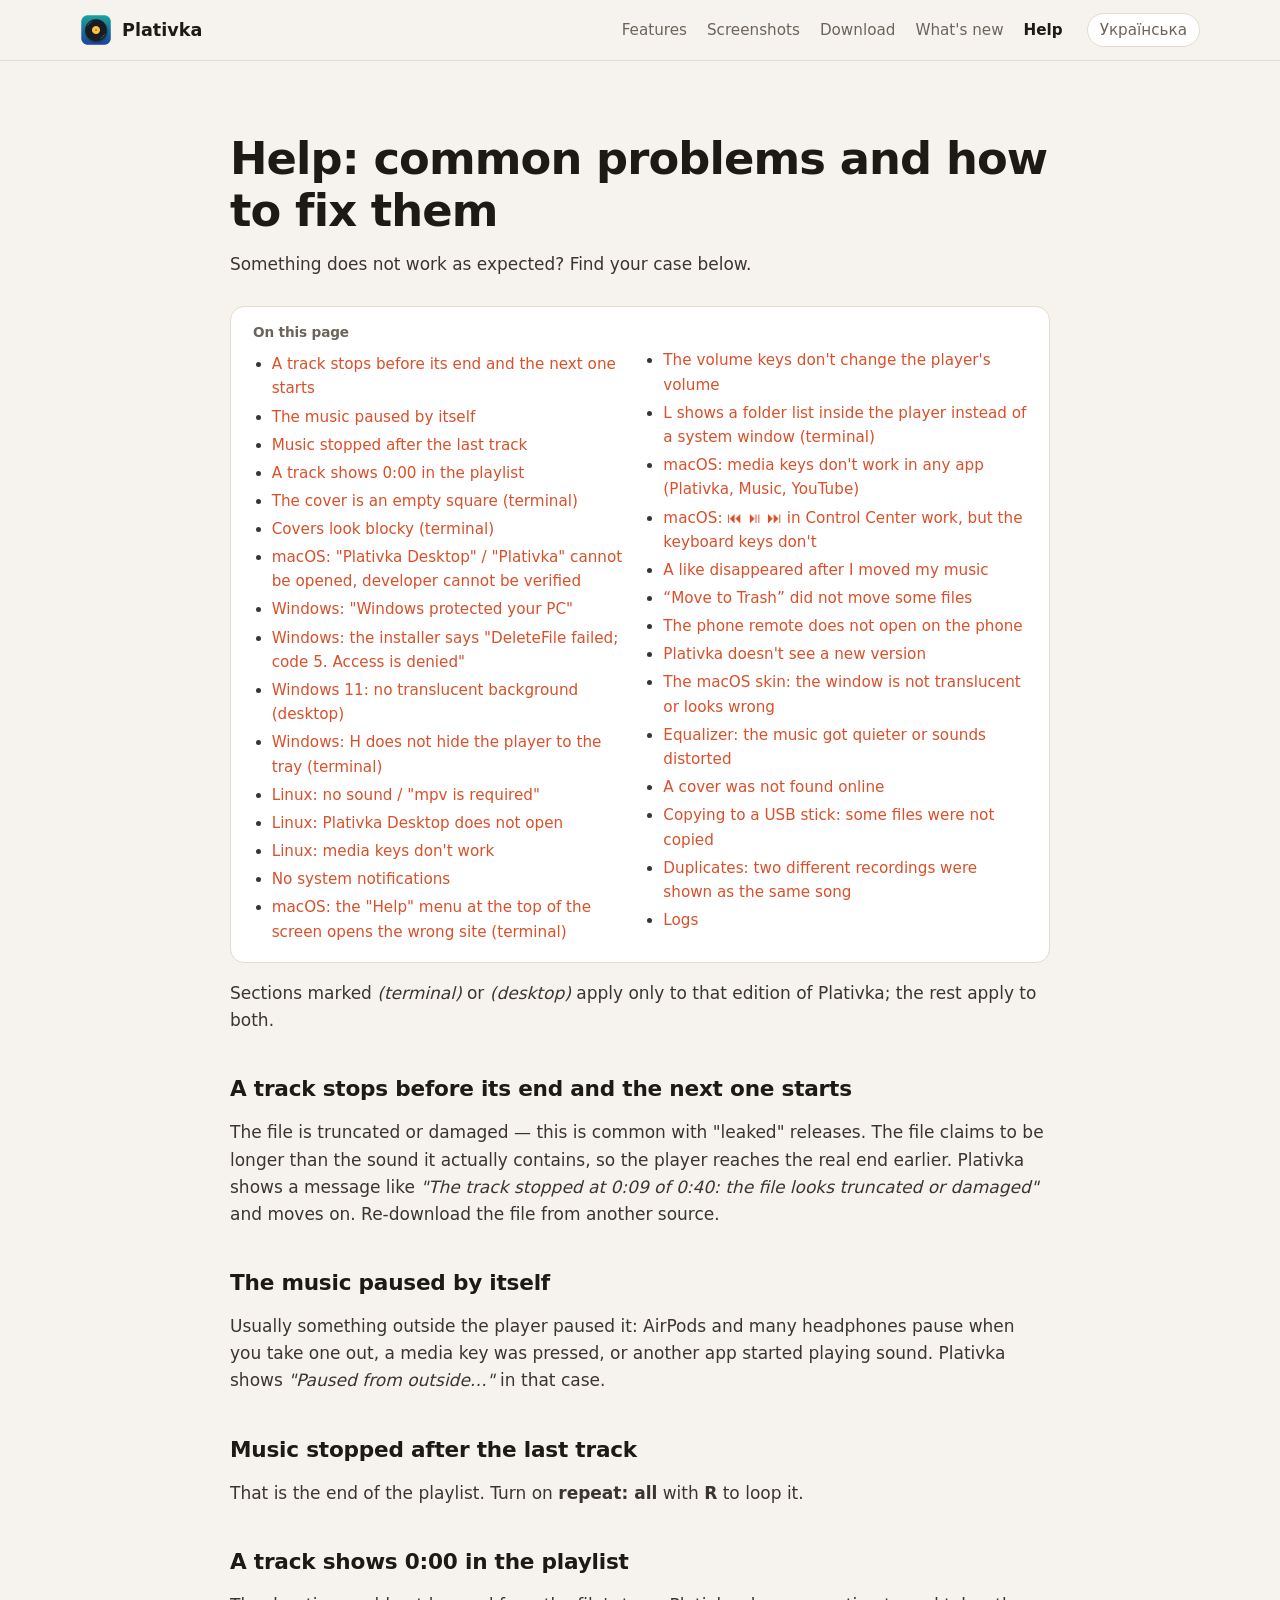
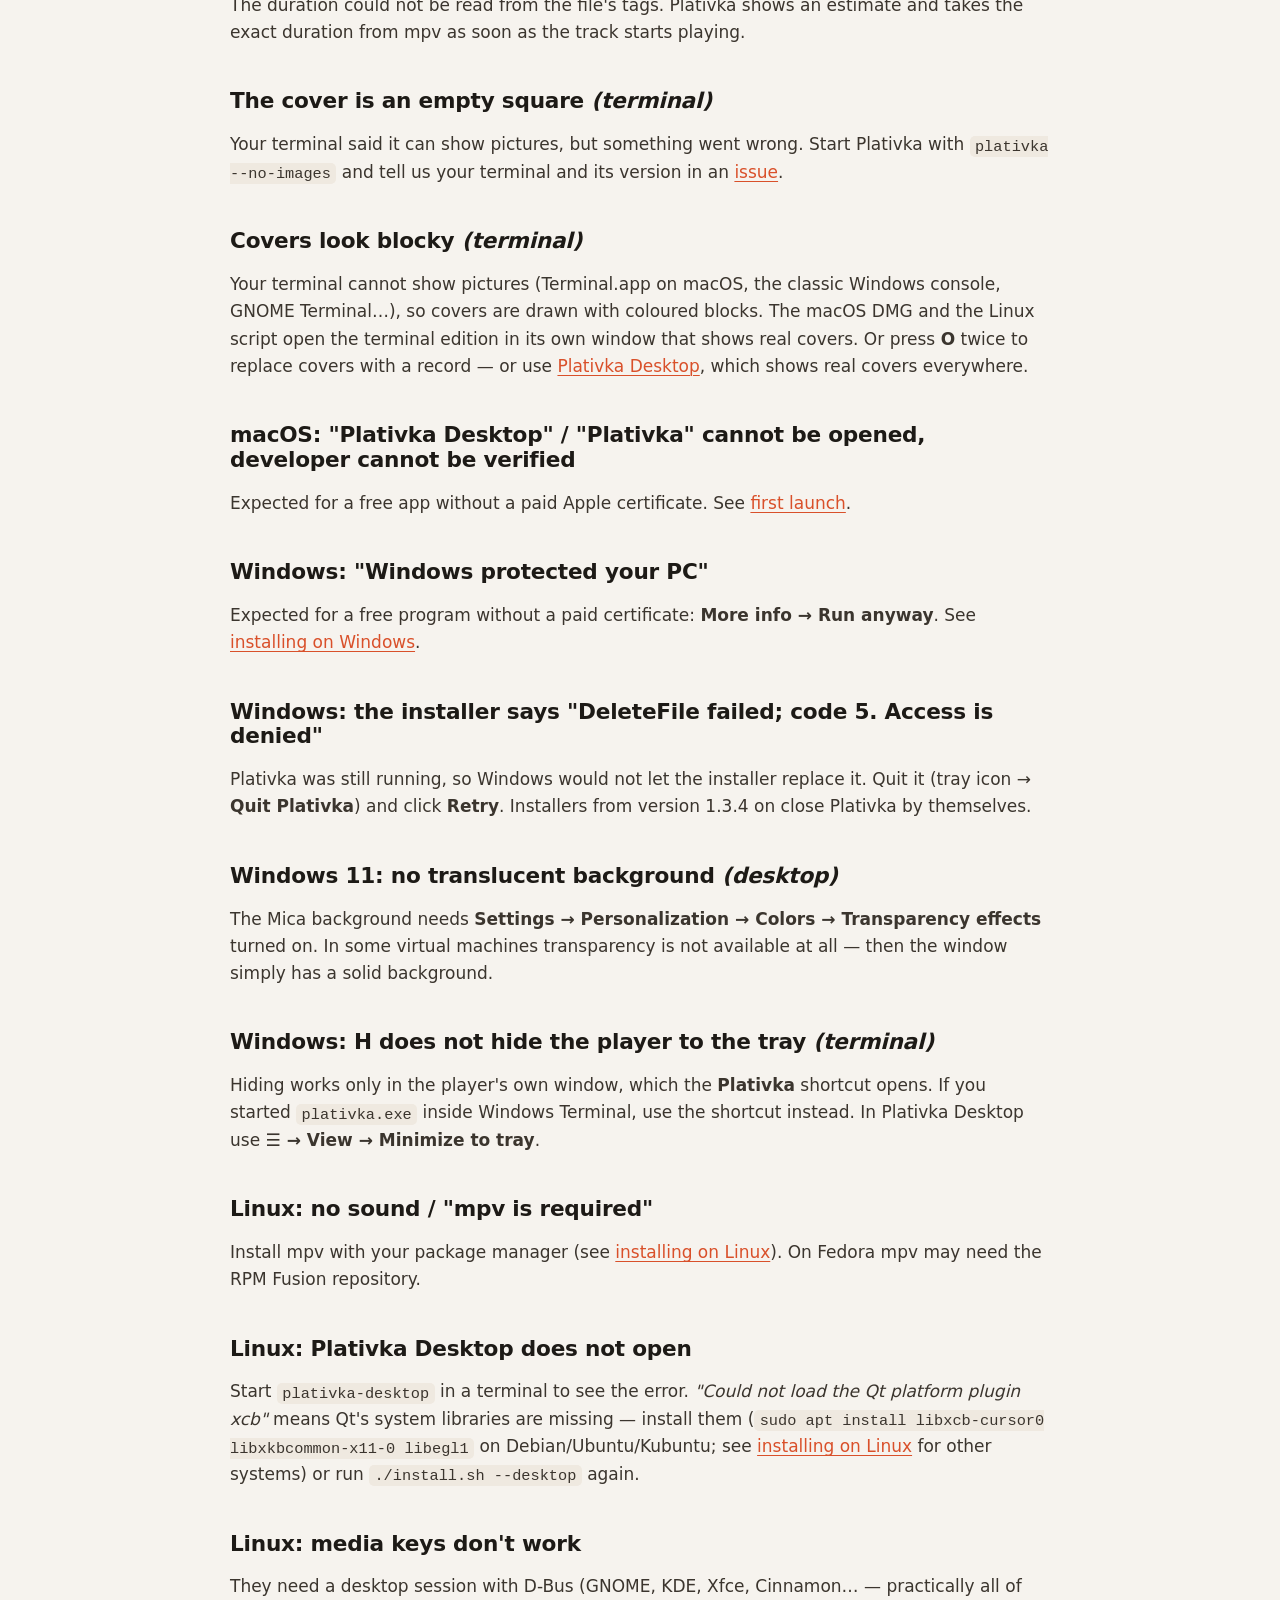
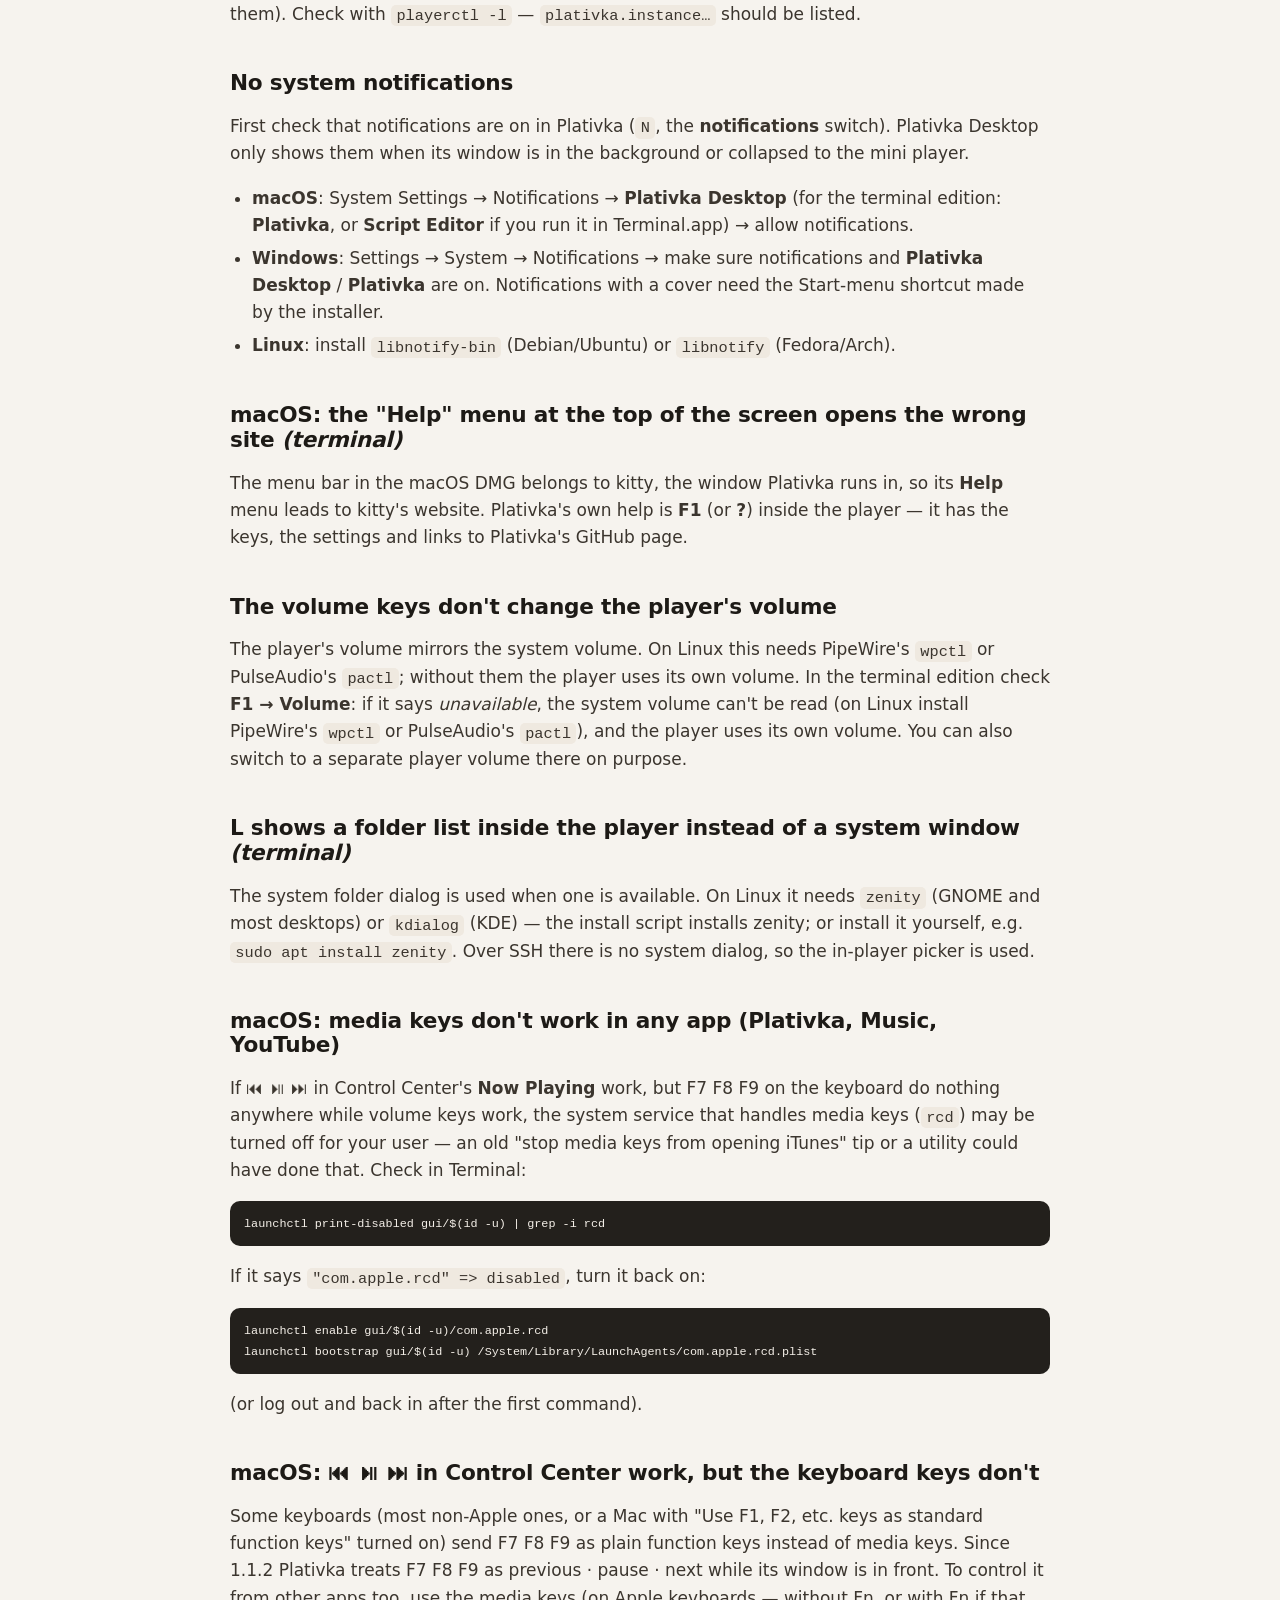
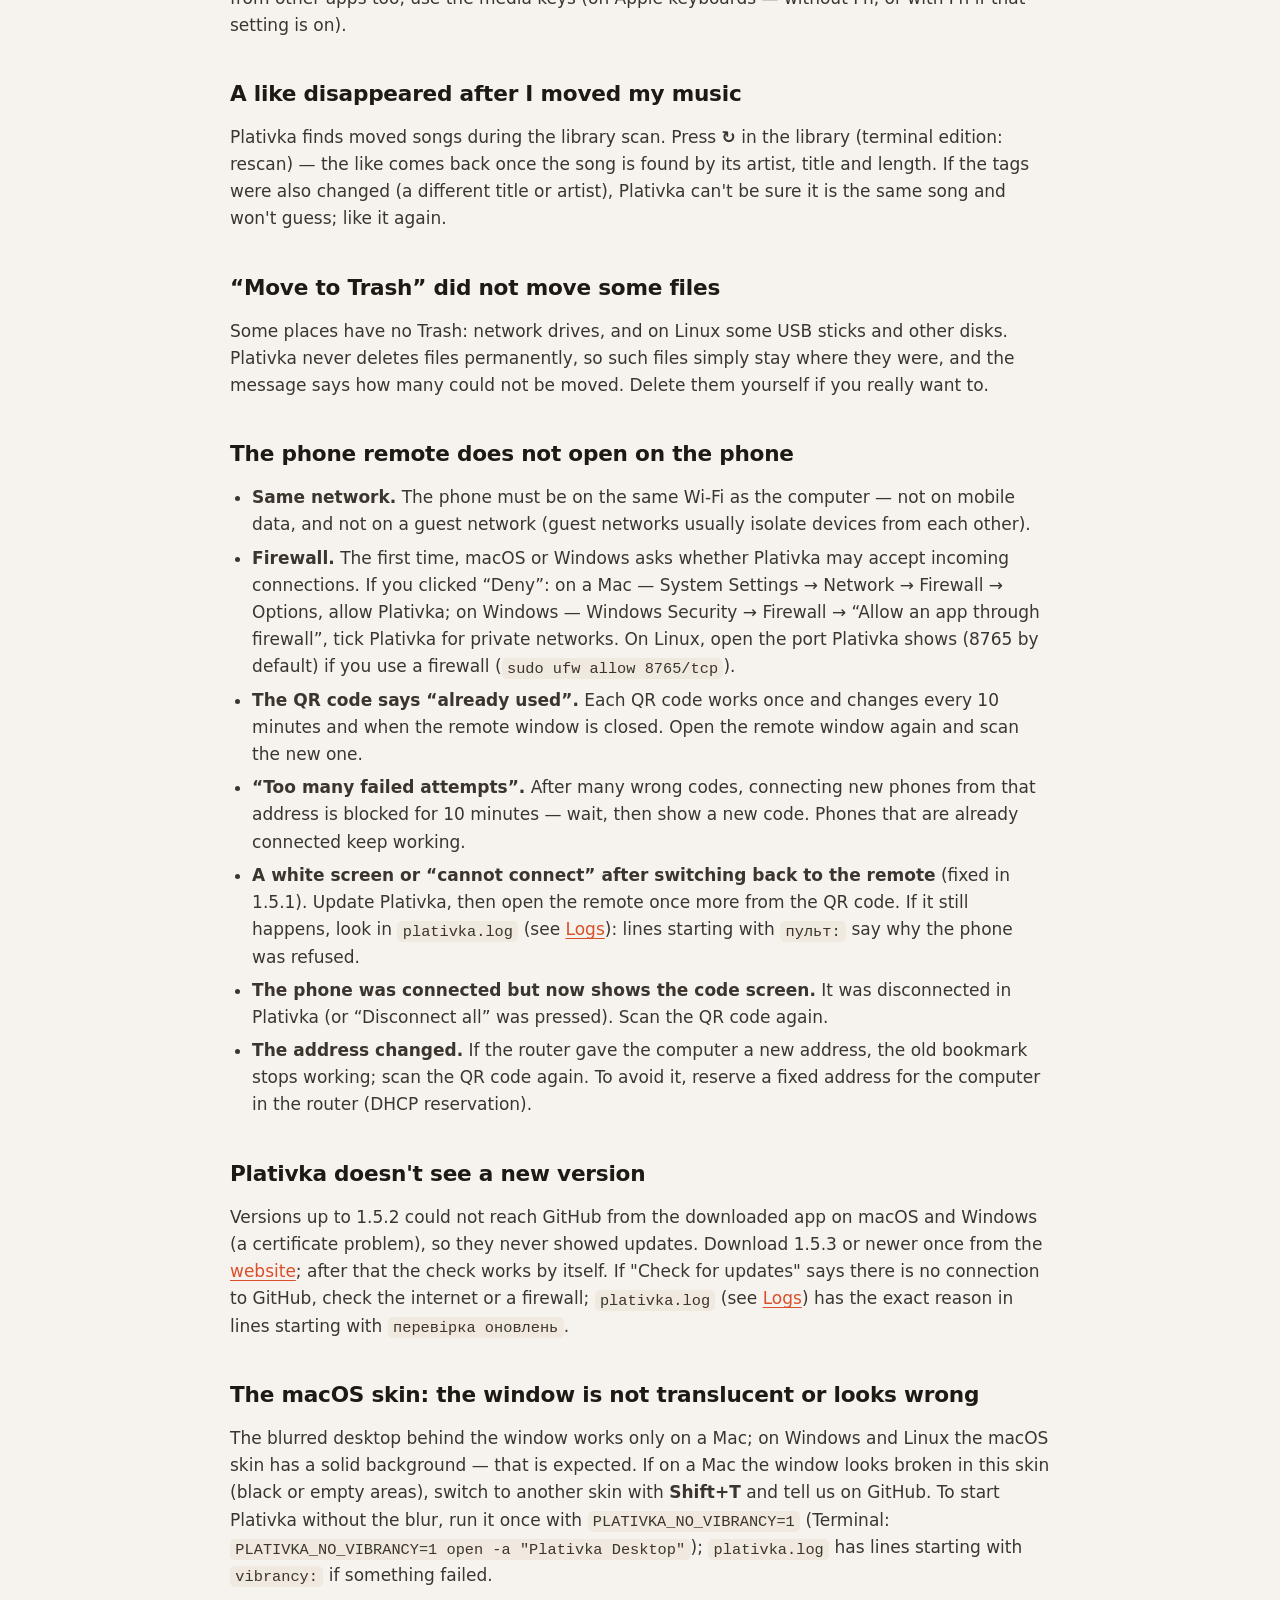
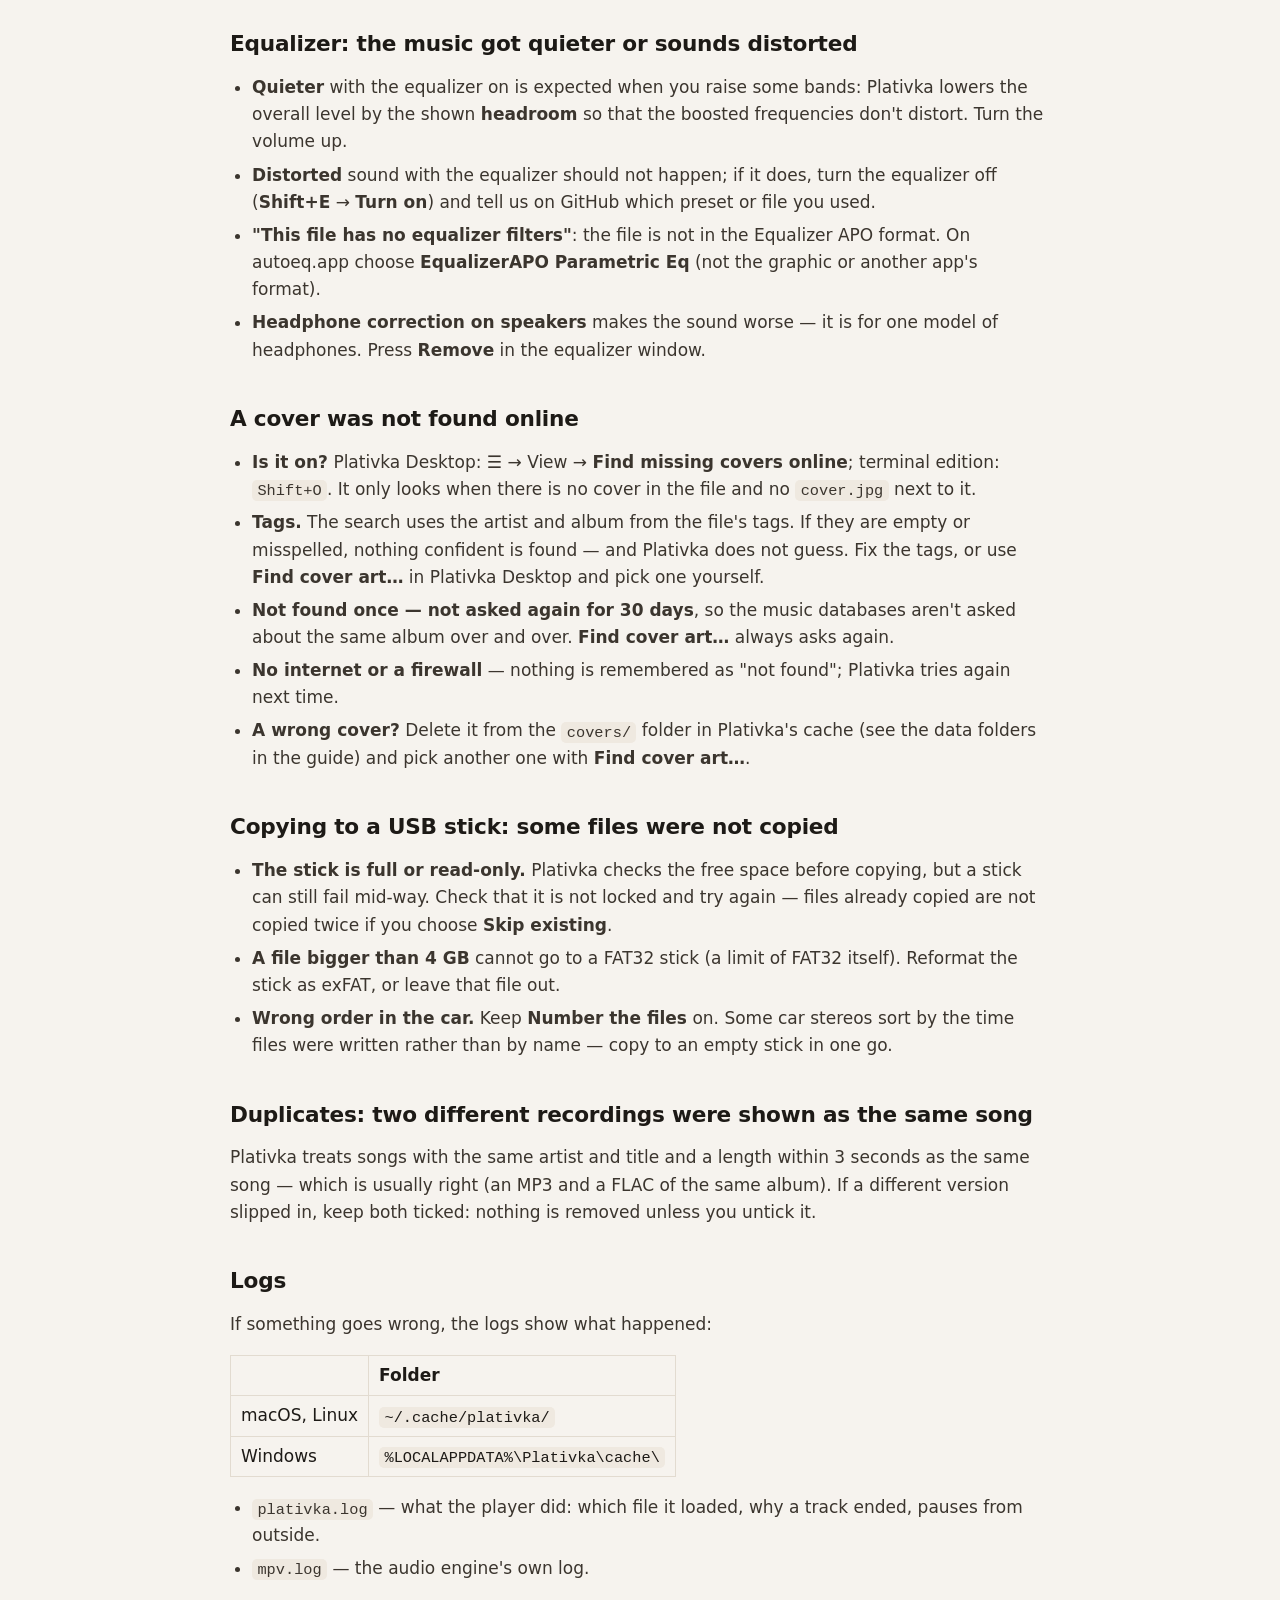
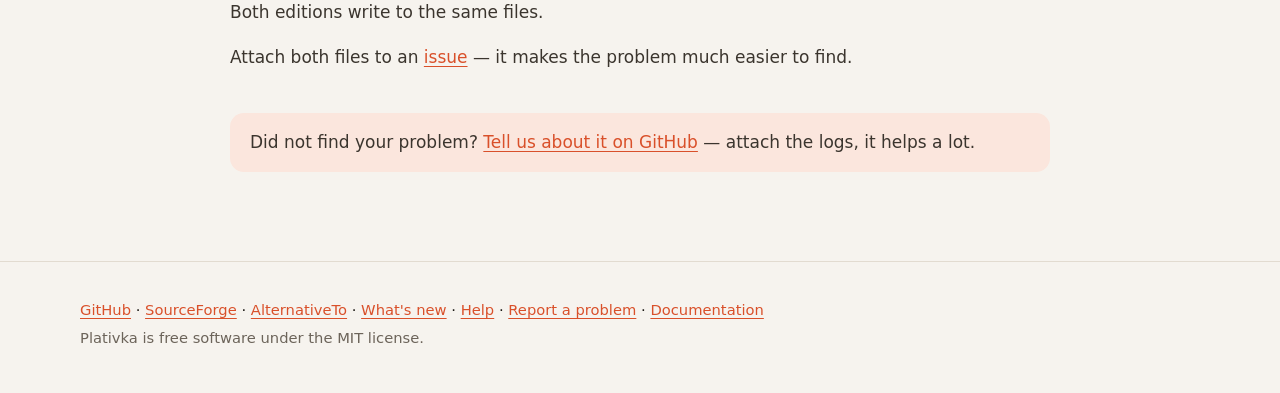
==== commit 4f5d1b45: "AutoEQ: the option is called "EqualizerAPO Parametric Eq" Co-Authored-By: Claude Opus 5.5 <noreply@a" ====
--- a/docs/help/index.html
+++ b/docs/help/index.html
@@ -110,7 +110,7 @@
 <ul>
 <li><strong>Quieter</strong> with the equalizer on is expected when you raise some bands: Plativka lowers the overall level by the shown <strong>headroom</strong> so that the boosted frequencies don't distort. Turn the volume up.</li>
 <li><strong>Distorted</strong> sound with the equalizer should not happen; if it does, turn the equalizer off (<strong>Shift+E</strong> → <strong>Turn on</strong>) and tell us on GitHub which preset or file you used.</li>
-<li><strong>"This file has no equalizer filters"</strong>: the file is not in the Equalizer APO format. On autoeq.app choose <strong>EqualizerAPO ParametricEq</strong> (not the graphic or another app's format).</li>
+<li><strong>"This file has no equalizer filters"</strong>: the file is not in the Equalizer APO format. On autoeq.app choose <strong>EqualizerAPO Parametric Eq</strong> (not the graphic or another app's format).</li>
 <li><strong>Headphone correction on speakers</strong> makes the sound worse — it is for one model of headphones. Press <strong>Remove</strong> in the equalizer window.</li>
 </ul>
 <h2 id="a-cover-was-not-found-online">A cover was not found online</h2>
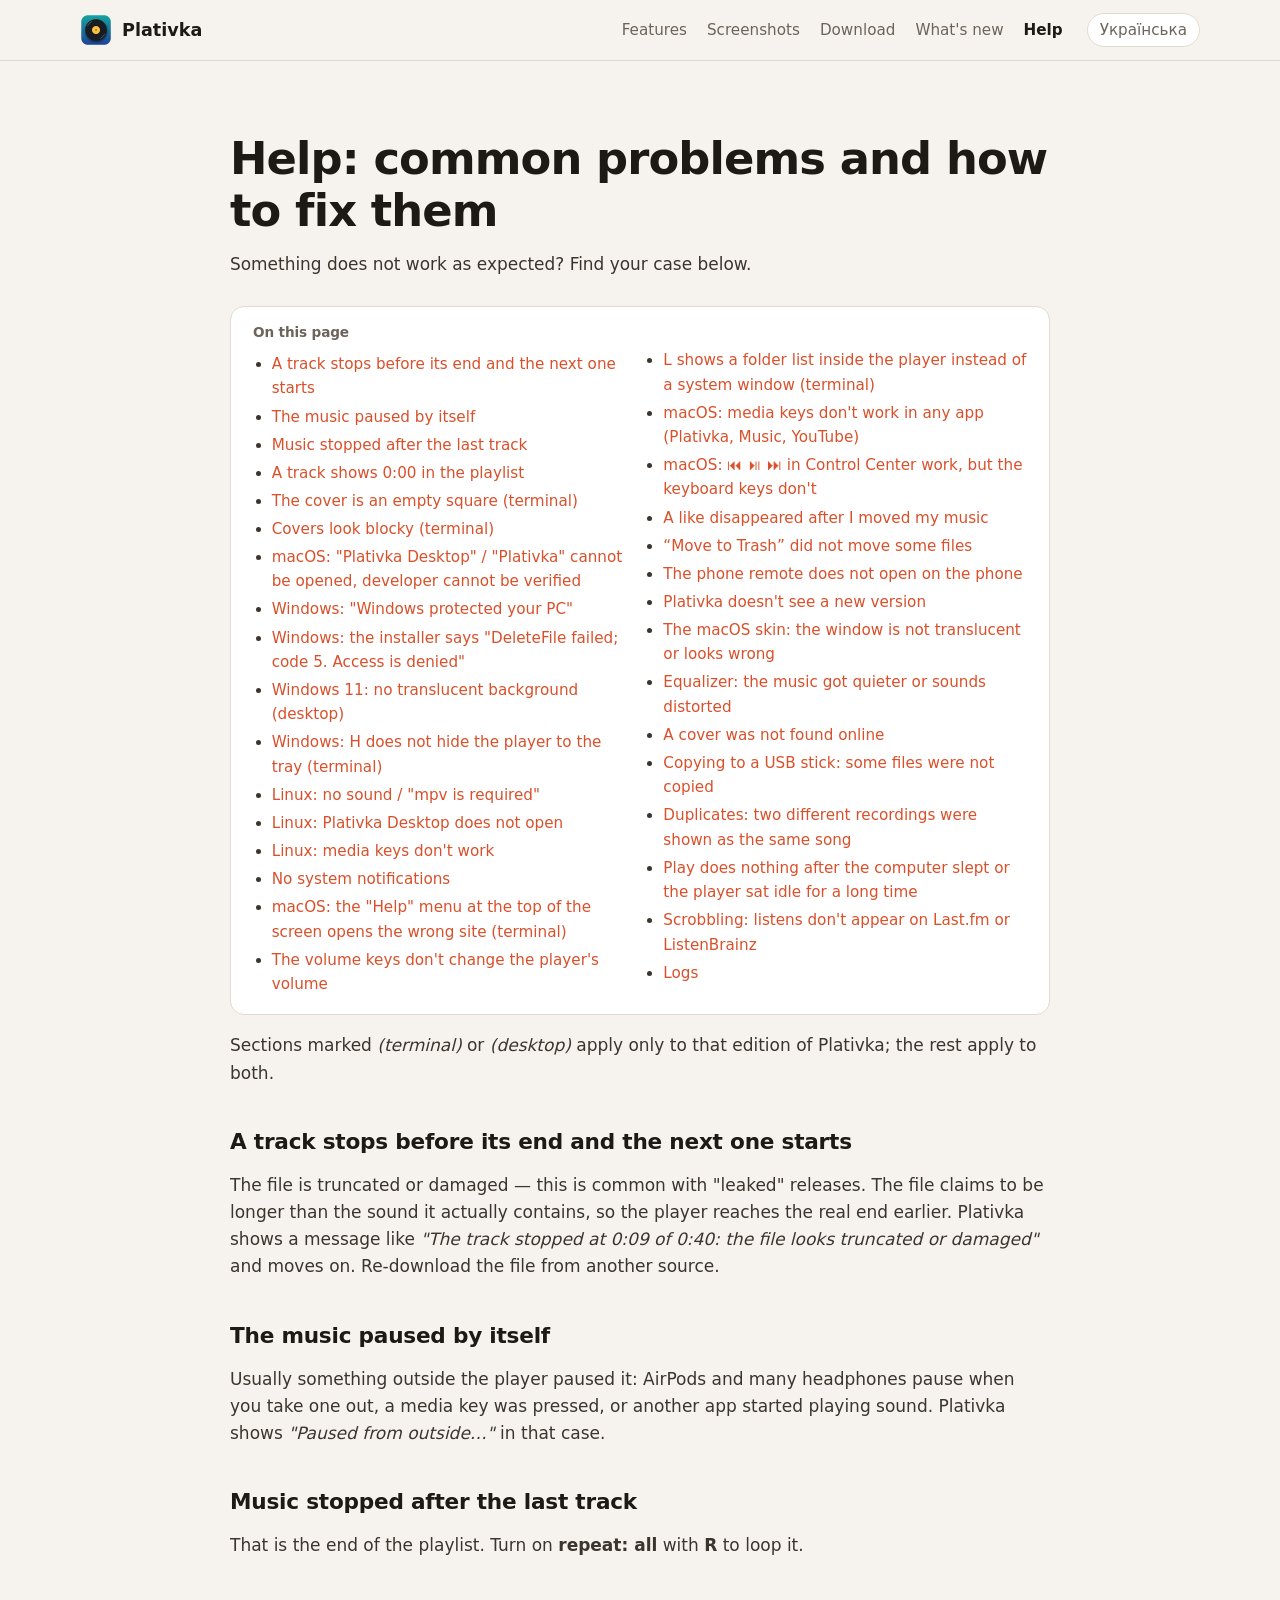
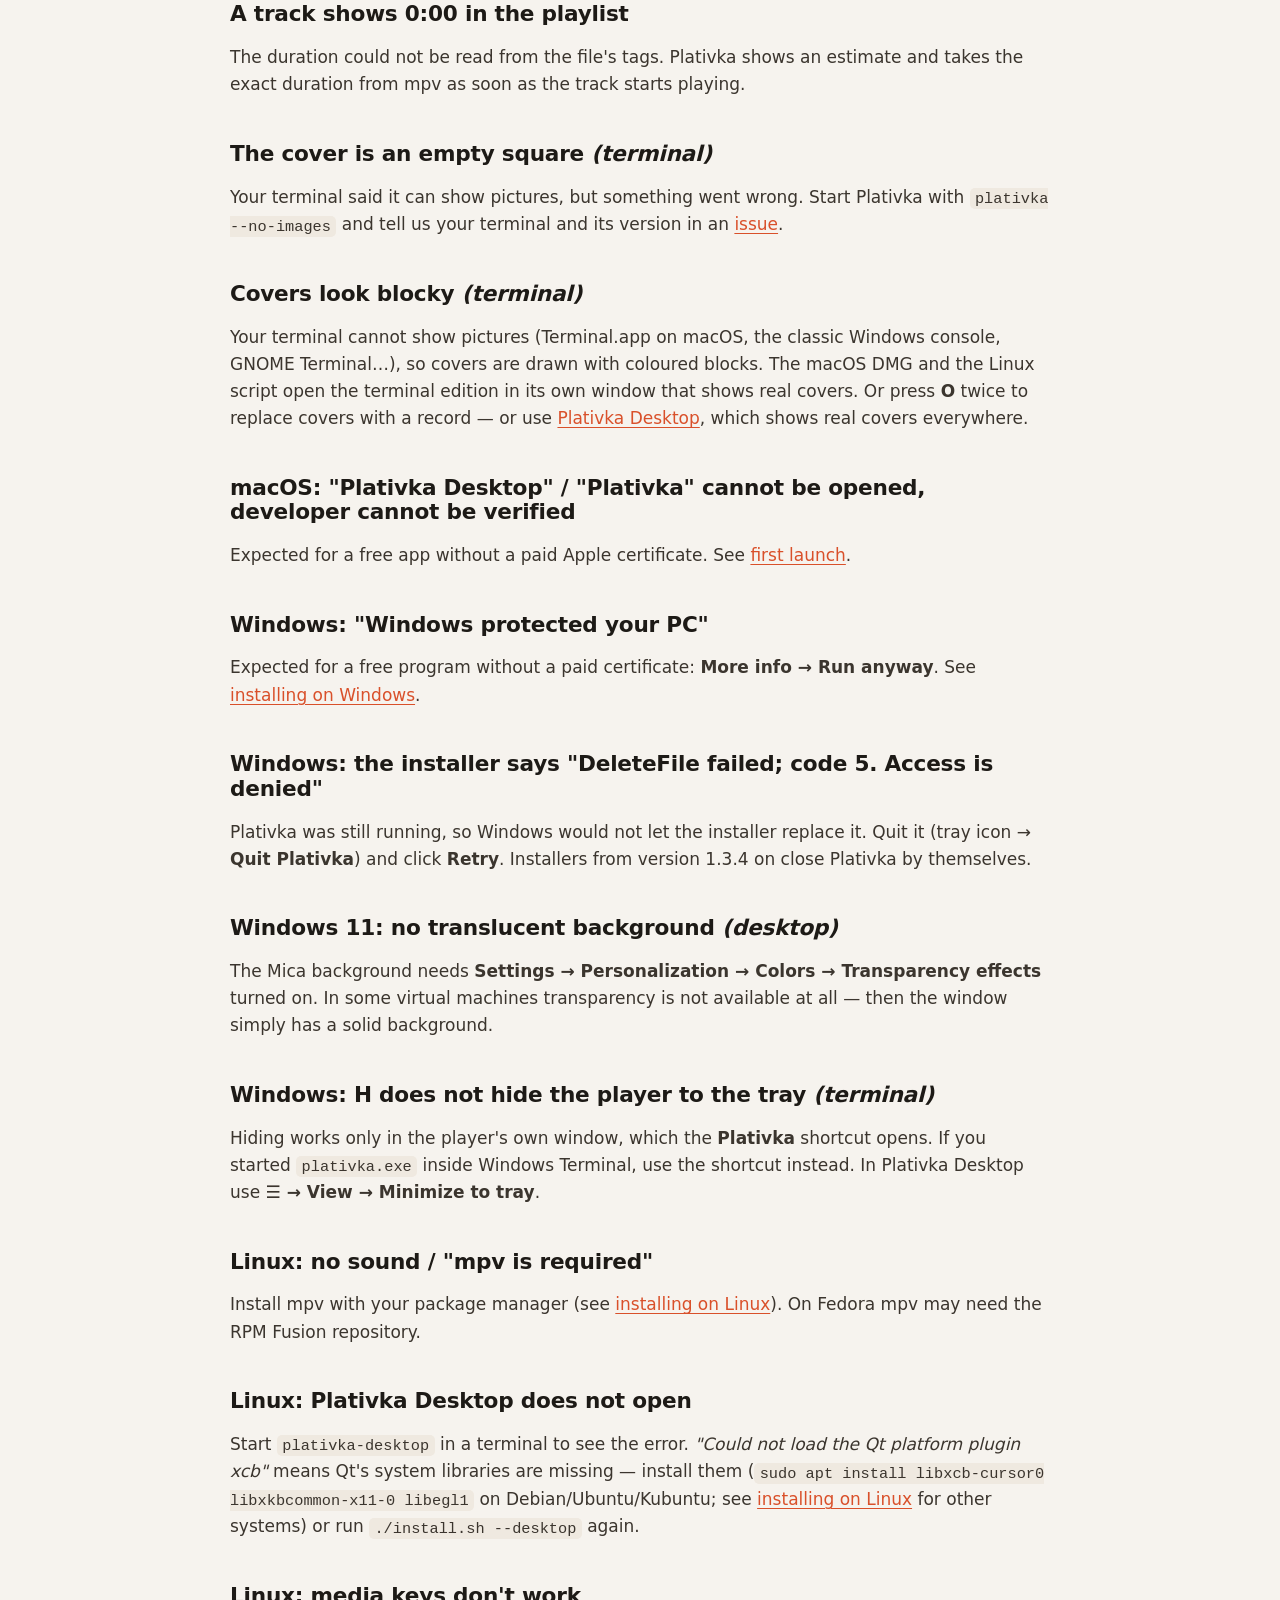
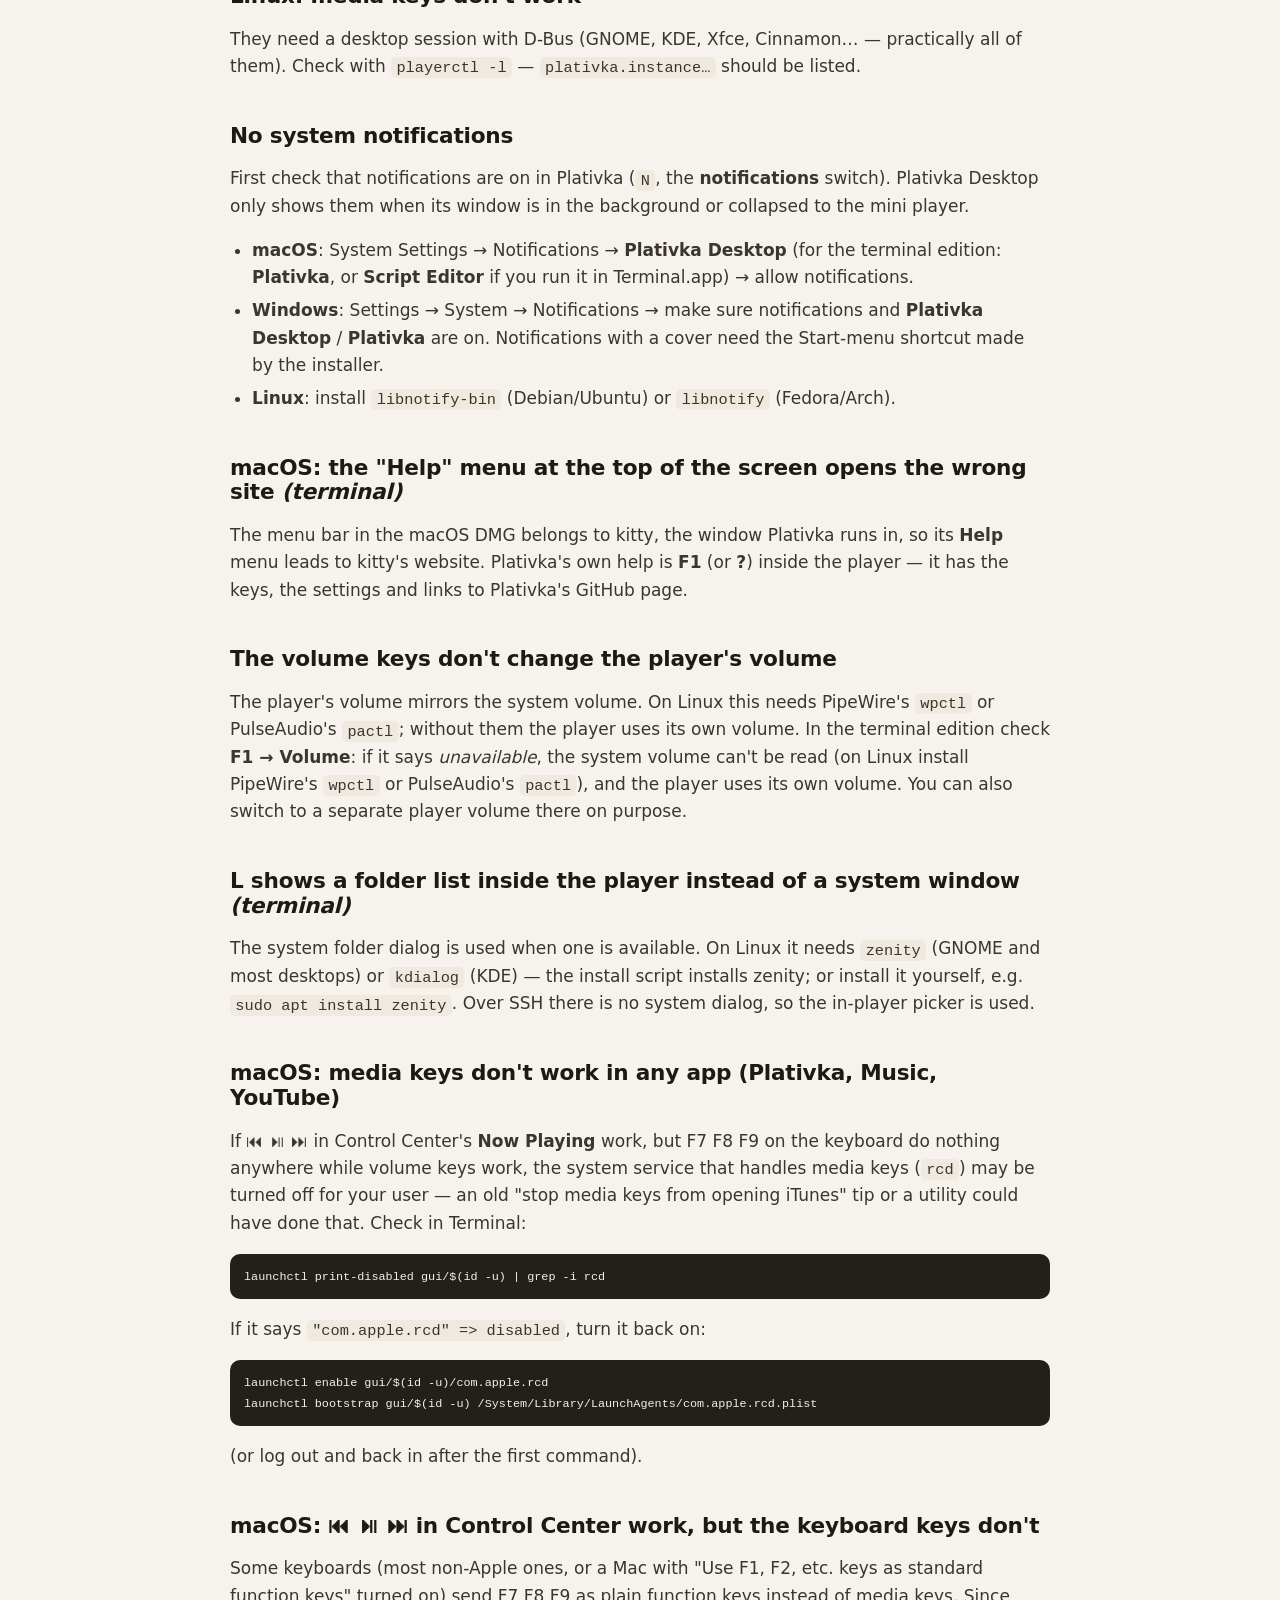
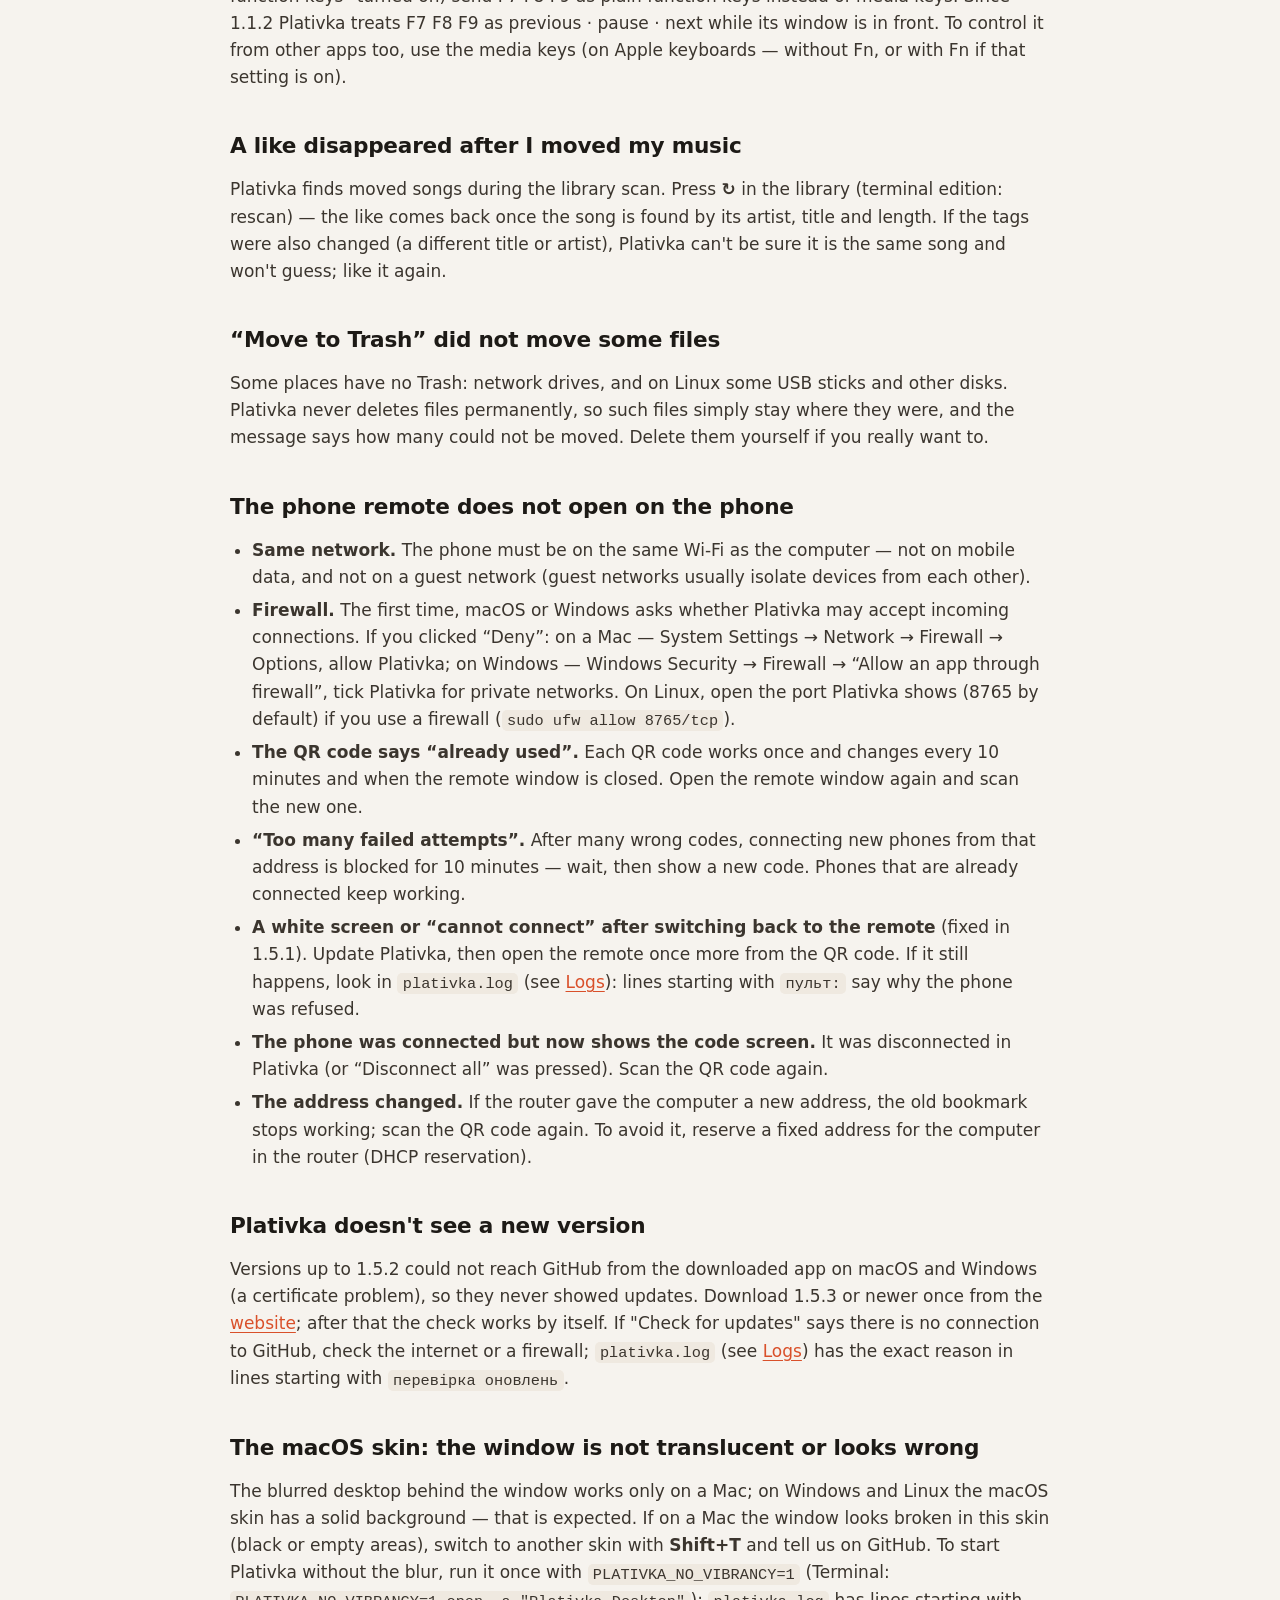
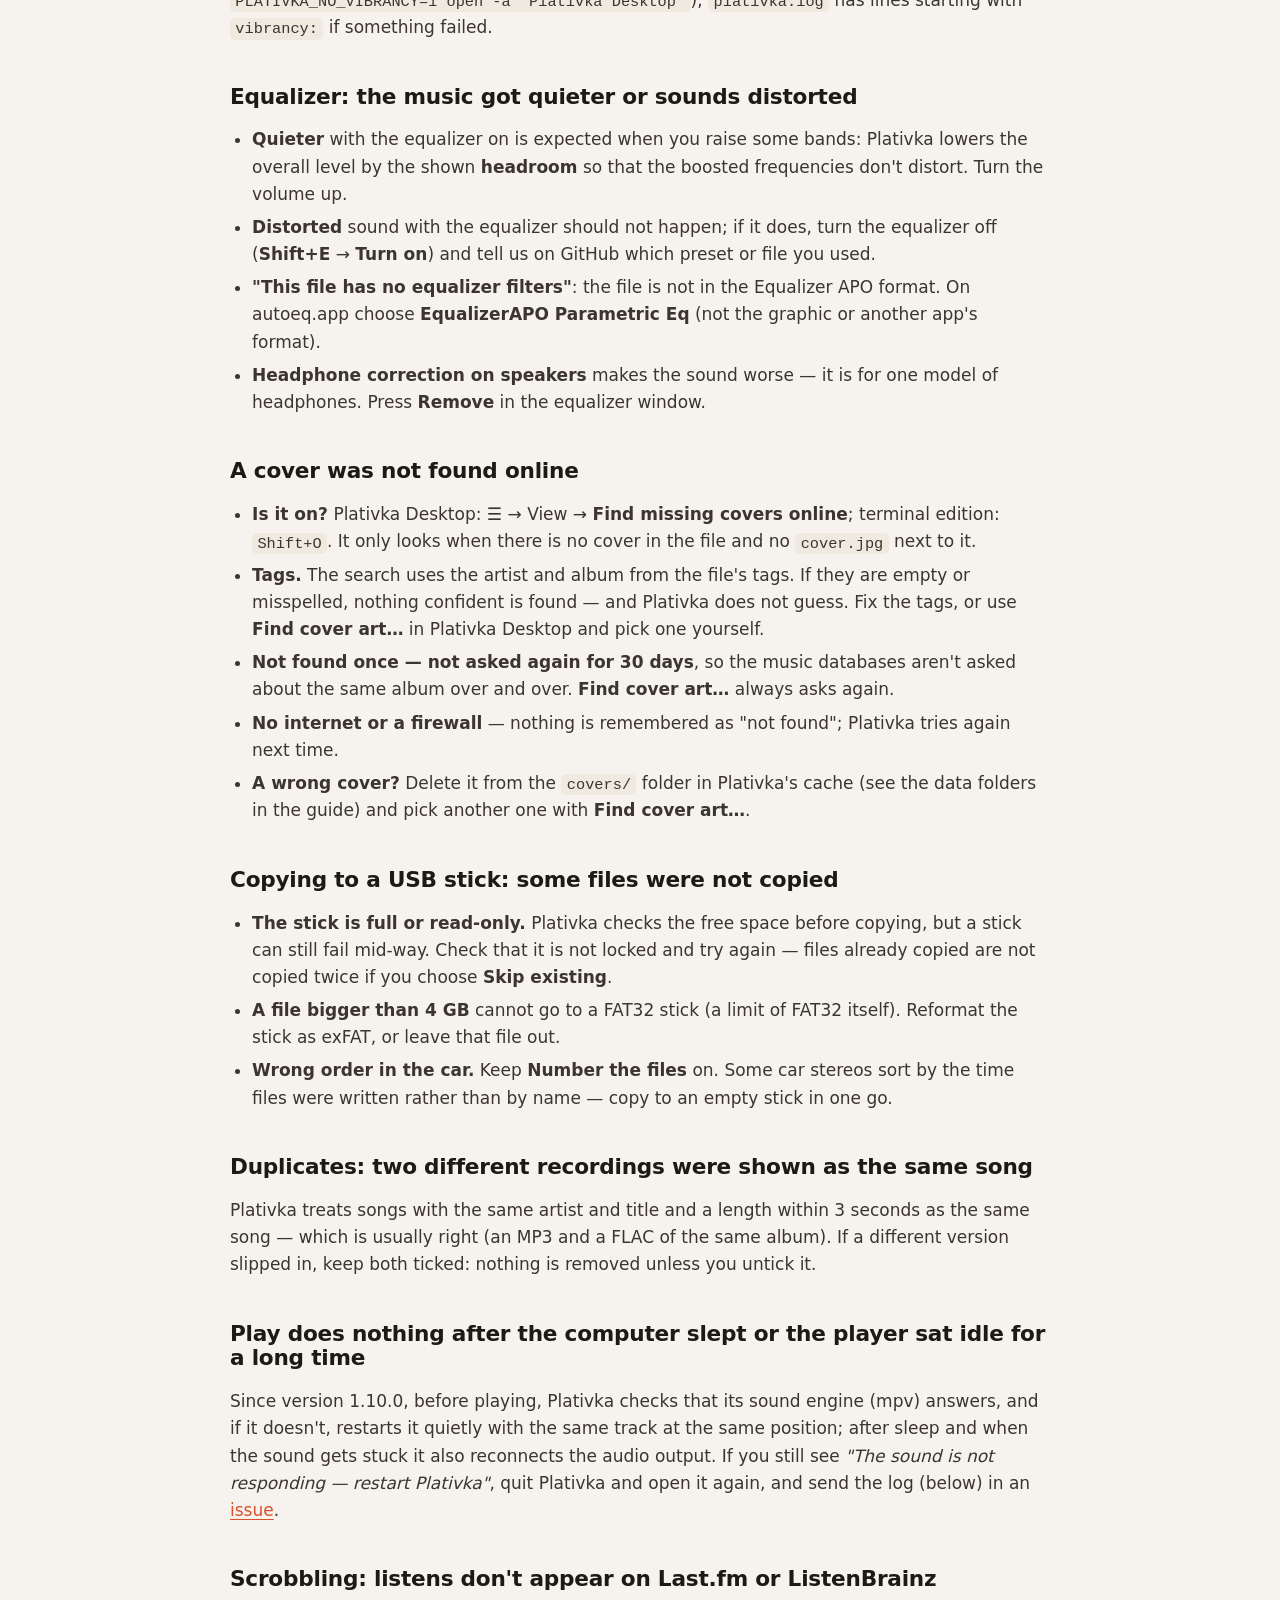
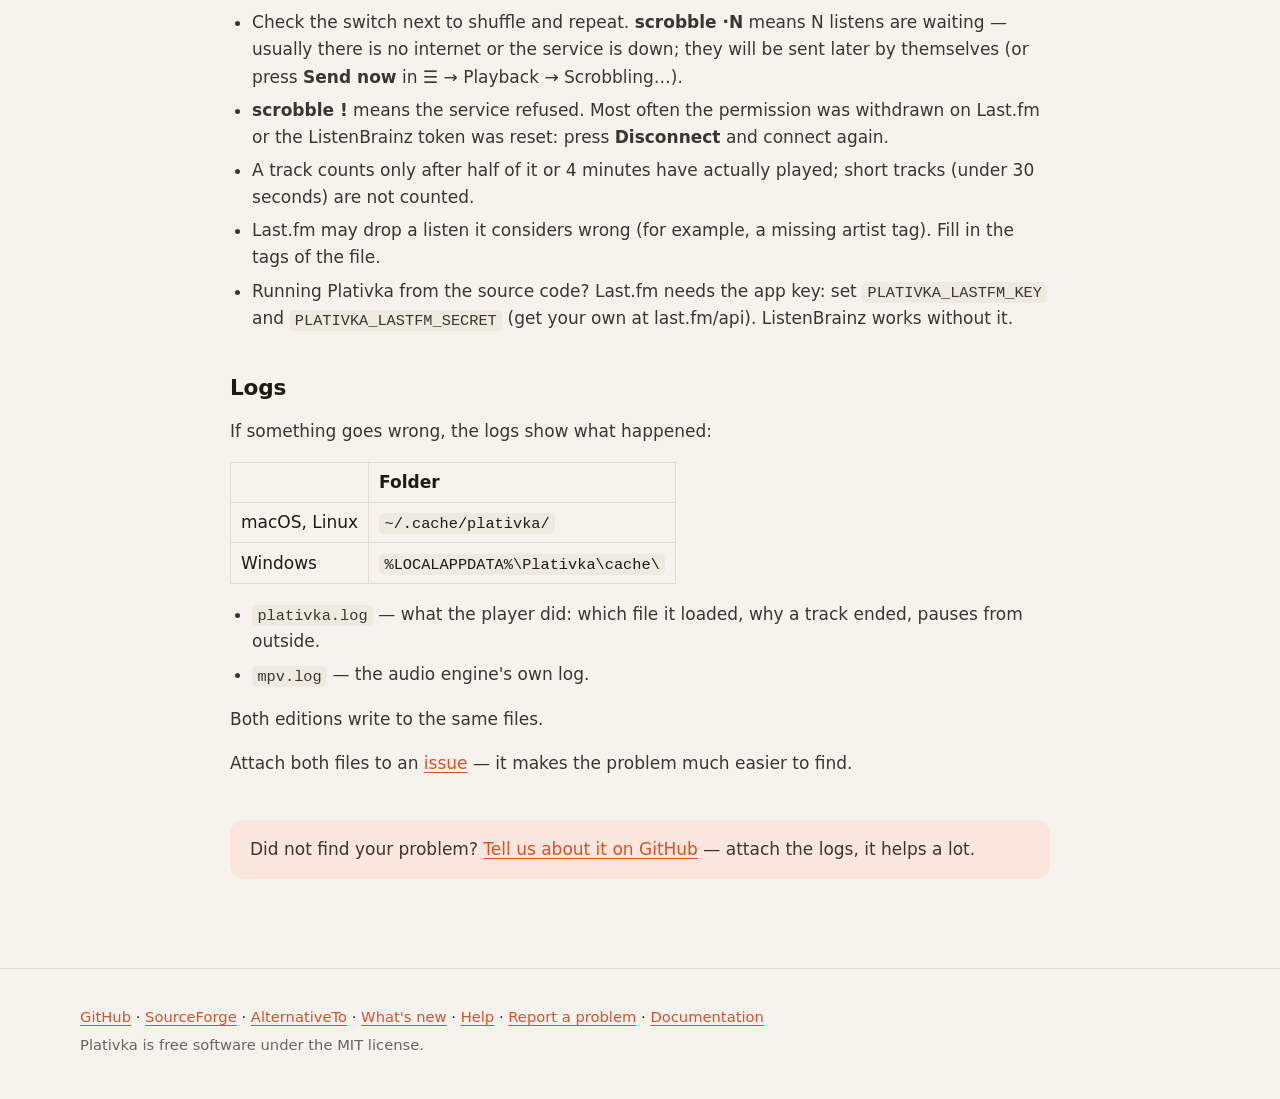
==== commit 26e55c25: "Website: help pages with the new troubleshooting entries Co-Authored-By: Claude Opus 5.5 <noreply@an" ====
--- a/docs/help/index.html
+++ b/docs/help/index.html
@@ -34,7 +34,7 @@
 <main class="wrap sec prose">
   <h1>Help: common problems and how to fix them</h1>
   <p class="sub">Something does not work as expected? Find your case below.</p>
-  <nav class="toc" aria-label="On this page"><h2>On this page</h2><ul><li><a href="#a-track-stops-before-its-end-and-the-next-one-starts">A track stops before its end and the next one starts</a></li><li><a href="#the-music-paused-by-itself">The music paused by itself</a></li><li><a href="#music-stopped-after-the-last-track">Music stopped after the last track</a></li><li><a href="#a-track-shows-000-in-the-playlist">A track shows 0:00 in the playlist</a></li><li><a href="#the-cover-is-an-empty-square-terminal">The cover is an empty square (terminal)</a></li><li><a href="#covers-look-blocky-terminal">Covers look blocky (terminal)</a></li><li><a href="#macos-plativka-desktop-plativka-cannot-be-opened-developer-cannot-be-verified">macOS: "Plativka Desktop" / "Plativka" cannot be opened, developer cannot be verified</a></li><li><a href="#windows-windows-protected-your-pc">Windows: "Windows protected your PC"</a></li><li><a href="#windows-the-installer-says-deletefile-failed-code-5-access-is-denied">Windows: the installer says "DeleteFile failed; code 5. Access is denied"</a></li><li><a href="#windows-11-no-translucent-background-desktop">Windows 11: no translucent background (desktop)</a></li><li><a href="#windows-h-does-not-hide-the-player-to-the-tray-terminal">Windows: H does not hide the player to the tray (terminal)</a></li><li><a href="#linux-no-sound-mpv-is-required">Linux: no sound / "mpv is required"</a></li><li><a href="#linux-plativka-desktop-does-not-open">Linux: Plativka Desktop does not open</a></li><li><a href="#linux-media-keys-dont-work">Linux: media keys don't work</a></li><li><a href="#no-system-notifications">No system notifications</a></li><li><a href="#macos-the-help-menu-at-the-top-of-the-screen-opens-the-wrong-site-terminal">macOS: the "Help" menu at the top of the screen opens the wrong site (terminal)</a></li><li><a href="#the-volume-keys-dont-change-the-players-volume">The volume keys don't change the player's volume</a></li><li><a href="#l-shows-a-folder-list-inside-the-player-instead-of-a-system-window-terminal">L shows a folder list inside the player instead of a system window (terminal)</a></li><li><a href="#macos-media-keys-dont-work-in-any-app-plativka-music-youtube">macOS: media keys don't work in any app (Plativka, Music, YouTube)</a></li><li><a href="#macos-in-control-center-work-but-the-keyboard-keys-dont">macOS: ⏮ ⏯ ⏭ in Control Center work, but the keyboard keys don't</a></li><li><a href="#a-like-disappeared-after-i-moved-my-music">A like disappeared after I moved my music</a></li><li><a href="#move-to-trash-did-not-move-some-files">“Move to Trash” did not move some files</a></li><li><a href="#the-phone-remote-does-not-open-on-the-phone">The phone remote does not open on the phone</a></li><li><a href="#plativka-doesnt-see-a-new-version">Plativka doesn't see a new version</a></li><li><a href="#the-macos-skin-the-window-is-not-translucent-or-looks-wrong">The macOS skin: the window is not translucent or looks wrong</a></li><li><a href="#equalizer-the-music-got-quieter-or-sounds-distorted">Equalizer: the music got quieter or sounds distorted</a></li><li><a href="#a-cover-was-not-found-online">A cover was not found online</a></li><li><a href="#copying-to-a-usb-stick-some-files-were-not-copied">Copying to a USB stick: some files were not copied</a></li><li><a href="#duplicates-two-different-recordings-were-shown-as-the-same-song">Duplicates: two different recordings were shown as the same song</a></li><li><a href="#logs">Logs</a></li></ul></nav>
+  <nav class="toc" aria-label="On this page"><h2>On this page</h2><ul><li><a href="#a-track-stops-before-its-end-and-the-next-one-starts">A track stops before its end and the next one starts</a></li><li><a href="#the-music-paused-by-itself">The music paused by itself</a></li><li><a href="#music-stopped-after-the-last-track">Music stopped after the last track</a></li><li><a href="#a-track-shows-000-in-the-playlist">A track shows 0:00 in the playlist</a></li><li><a href="#the-cover-is-an-empty-square-terminal">The cover is an empty square (terminal)</a></li><li><a href="#covers-look-blocky-terminal">Covers look blocky (terminal)</a></li><li><a href="#macos-plativka-desktop-plativka-cannot-be-opened-developer-cannot-be-verified">macOS: "Plativka Desktop" / "Plativka" cannot be opened, developer cannot be verified</a></li><li><a href="#windows-windows-protected-your-pc">Windows: "Windows protected your PC"</a></li><li><a href="#windows-the-installer-says-deletefile-failed-code-5-access-is-denied">Windows: the installer says "DeleteFile failed; code 5. Access is denied"</a></li><li><a href="#windows-11-no-translucent-background-desktop">Windows 11: no translucent background (desktop)</a></li><li><a href="#windows-h-does-not-hide-the-player-to-the-tray-terminal">Windows: H does not hide the player to the tray (terminal)</a></li><li><a href="#linux-no-sound-mpv-is-required">Linux: no sound / "mpv is required"</a></li><li><a href="#linux-plativka-desktop-does-not-open">Linux: Plativka Desktop does not open</a></li><li><a href="#linux-media-keys-dont-work">Linux: media keys don't work</a></li><li><a href="#no-system-notifications">No system notifications</a></li><li><a href="#macos-the-help-menu-at-the-top-of-the-screen-opens-the-wrong-site-terminal">macOS: the "Help" menu at the top of the screen opens the wrong site (terminal)</a></li><li><a href="#the-volume-keys-dont-change-the-players-volume">The volume keys don't change the player's volume</a></li><li><a href="#l-shows-a-folder-list-inside-the-player-instead-of-a-system-window-terminal">L shows a folder list inside the player instead of a system window (terminal)</a></li><li><a href="#macos-media-keys-dont-work-in-any-app-plativka-music-youtube">macOS: media keys don't work in any app (Plativka, Music, YouTube)</a></li><li><a href="#macos-in-control-center-work-but-the-keyboard-keys-dont">macOS: ⏮ ⏯ ⏭ in Control Center work, but the keyboard keys don't</a></li><li><a href="#a-like-disappeared-after-i-moved-my-music">A like disappeared after I moved my music</a></li><li><a href="#move-to-trash-did-not-move-some-files">“Move to Trash” did not move some files</a></li><li><a href="#the-phone-remote-does-not-open-on-the-phone">The phone remote does not open on the phone</a></li><li><a href="#plativka-doesnt-see-a-new-version">Plativka doesn't see a new version</a></li><li><a href="#the-macos-skin-the-window-is-not-translucent-or-looks-wrong">The macOS skin: the window is not translucent or looks wrong</a></li><li><a href="#equalizer-the-music-got-quieter-or-sounds-distorted">Equalizer: the music got quieter or sounds distorted</a></li><li><a href="#a-cover-was-not-found-online">A cover was not found online</a></li><li><a href="#copying-to-a-usb-stick-some-files-were-not-copied">Copying to a USB stick: some files were not copied</a></li><li><a href="#duplicates-two-different-recordings-were-shown-as-the-same-song">Duplicates: two different recordings were shown as the same song</a></li><li><a href="#play-does-nothing-after-the-computer-slept-or-the-player-sat-idle-for-a-long-time">Play does nothing after the computer slept or the player sat idle for a long time</a></li><li><a href="#scrobbling-listens-dont-appear-on-lastfm-or-listenbrainz">Scrobbling: listens don't appear on Last.fm or ListenBrainz</a></li><li><a href="#logs">Logs</a></li></ul></nav>
   <p>Sections marked <em>(terminal)</em> or <em>(desktop)</em> apply only to that edition of Plativka; the rest apply to both.</p>
 <h2 id="a-track-stops-before-its-end-and-the-next-one-starts">A track stops before its end and the next one starts</h2>
 <p>The file is truncated or damaged — this is common with "leaked" releases. The file claims to be longer than the sound it actually contains, so the player reaches the real end earlier. Plativka shows a message like <em>"The track stopped at 0:09 of 0:40: the file looks truncated or damaged"</em> and moves on. Re-download the file from another source.</p>
@@ -129,6 +129,16 @@
 </ul>
 <h2 id="duplicates-two-different-recordings-were-shown-as-the-same-song">Duplicates: two different recordings were shown as the same song</h2>
 <p>Plativka treats songs with the same artist and title and a length within 3 seconds as the same song — which is usually right (an MP3 and a FLAC of the same album). If a different version slipped in, keep both ticked: nothing is removed unless you untick it.</p>
+<h2 id="play-does-nothing-after-the-computer-slept-or-the-player-sat-idle-for-a-long-time">Play does nothing after the computer slept or the player sat idle for a long time</h2>
+<p>Since version 1.10.0, before playing, Plativka checks that its sound engine (mpv) answers, and if it doesn't, restarts it quietly with the same track at the same position; after sleep and when the sound gets stuck it also reconnects the audio output. If you still see <em>"The sound is not responding — restart Plativka"</em>, quit Plativka and open it again, and send the log (below) in an <a href="https://github.com/dkindratyuk-web/plativka/issues">issue</a>.</p>
+<h2 id="scrobbling-listens-dont-appear-on-lastfm-or-listenbrainz">Scrobbling: listens don't appear on Last.fm or ListenBrainz</h2>
+<ul>
+<li>Check the switch next to shuffle and repeat. <strong>scrobble ·N</strong> means N listens are waiting — usually there is no internet or the service is down; they will be sent later by themselves (or press <strong>Send now</strong> in ☰ → Playback → Scrobbling…).</li>
+<li><strong>scrobble !</strong> means the service refused. Most often the permission was withdrawn on Last.fm or the ListenBrainz token was reset: press <strong>Disconnect</strong> and connect again.</li>
+<li>A track counts only after half of it or 4 minutes have actually played; short tracks (under 30 seconds) are not counted.</li>
+<li>Last.fm may drop a listen it considers wrong (for example, a missing artist tag). Fill in the tags of the file.</li>
+<li>Running Plativka from the source code? Last.fm needs the app key: set <code>PLATIVKA_LASTFM_KEY</code> and <code>PLATIVKA_LASTFM_SECRET</code> (get your own at last.fm/api). ListenBrainz works without it.</li>
+</ul>
 <h2 id="logs">Logs</h2>
 <p>If something goes wrong, the logs show what happened:</p>
 <table>
